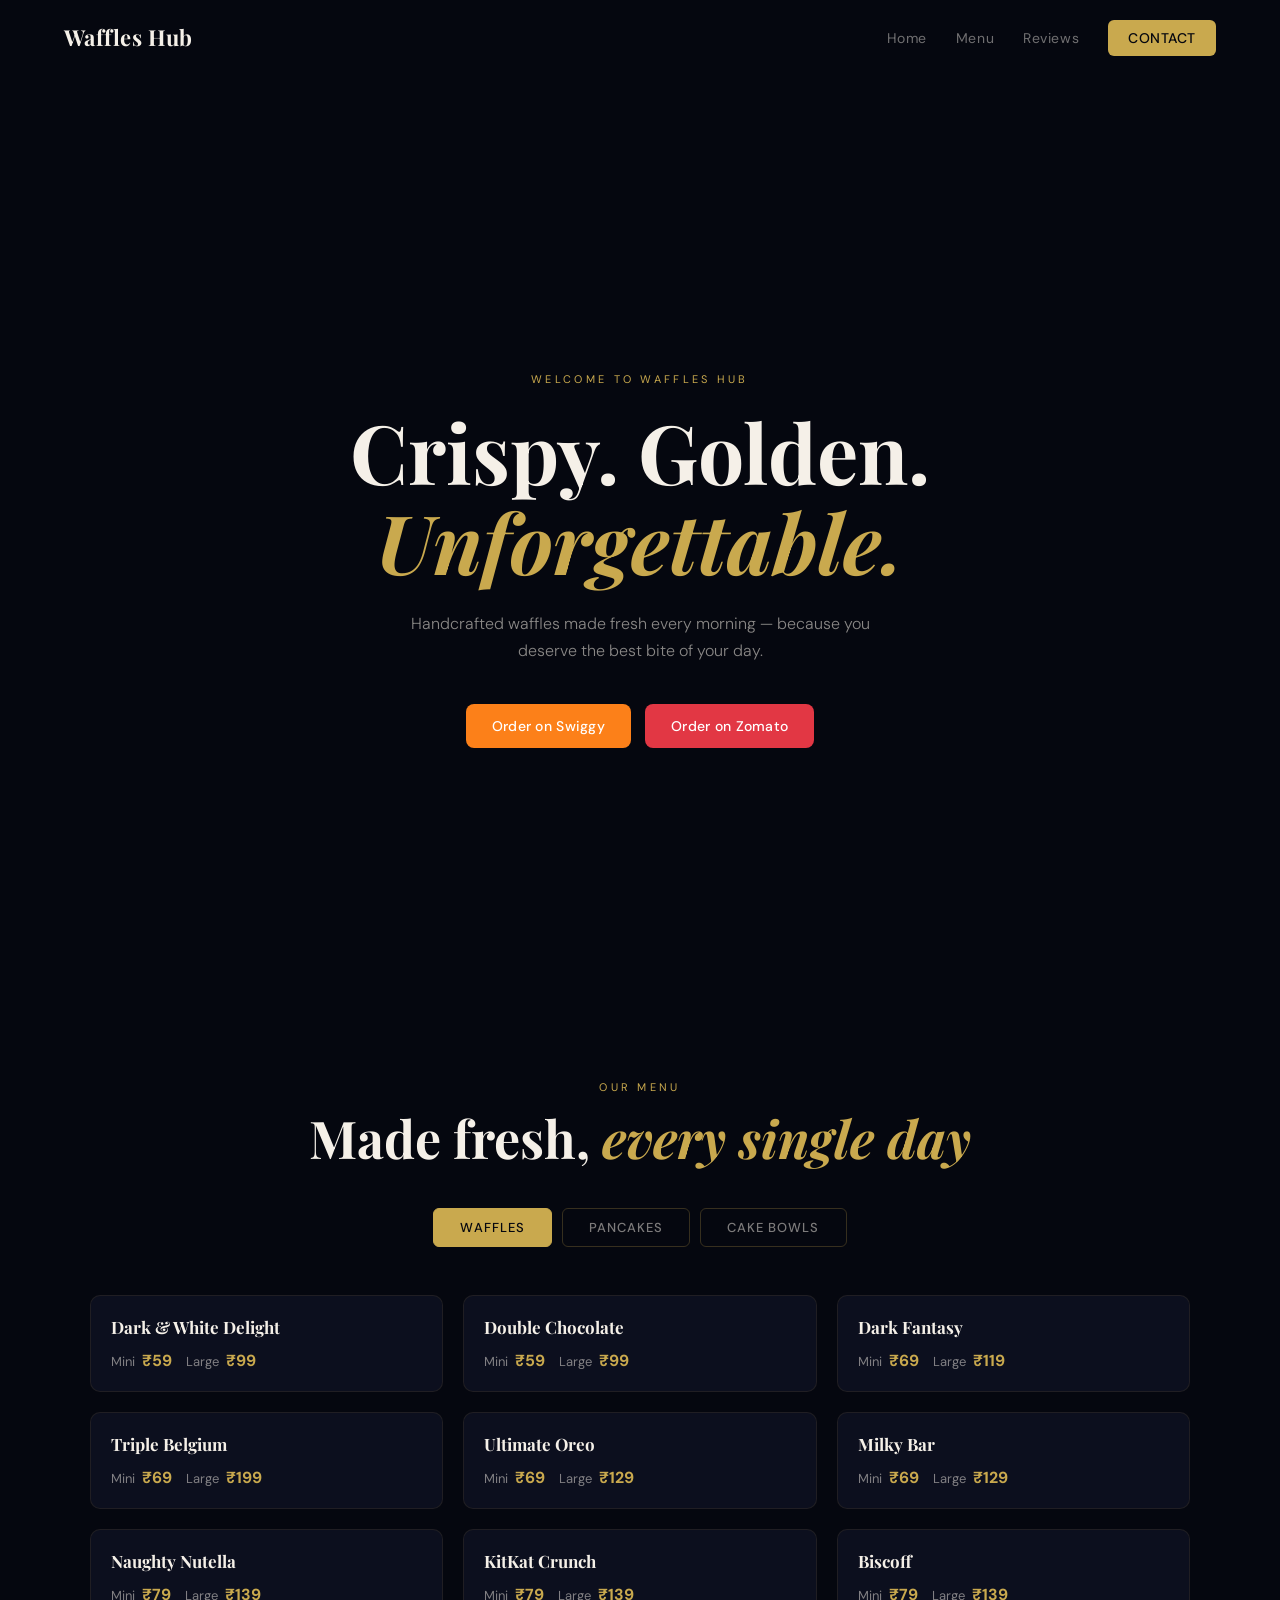
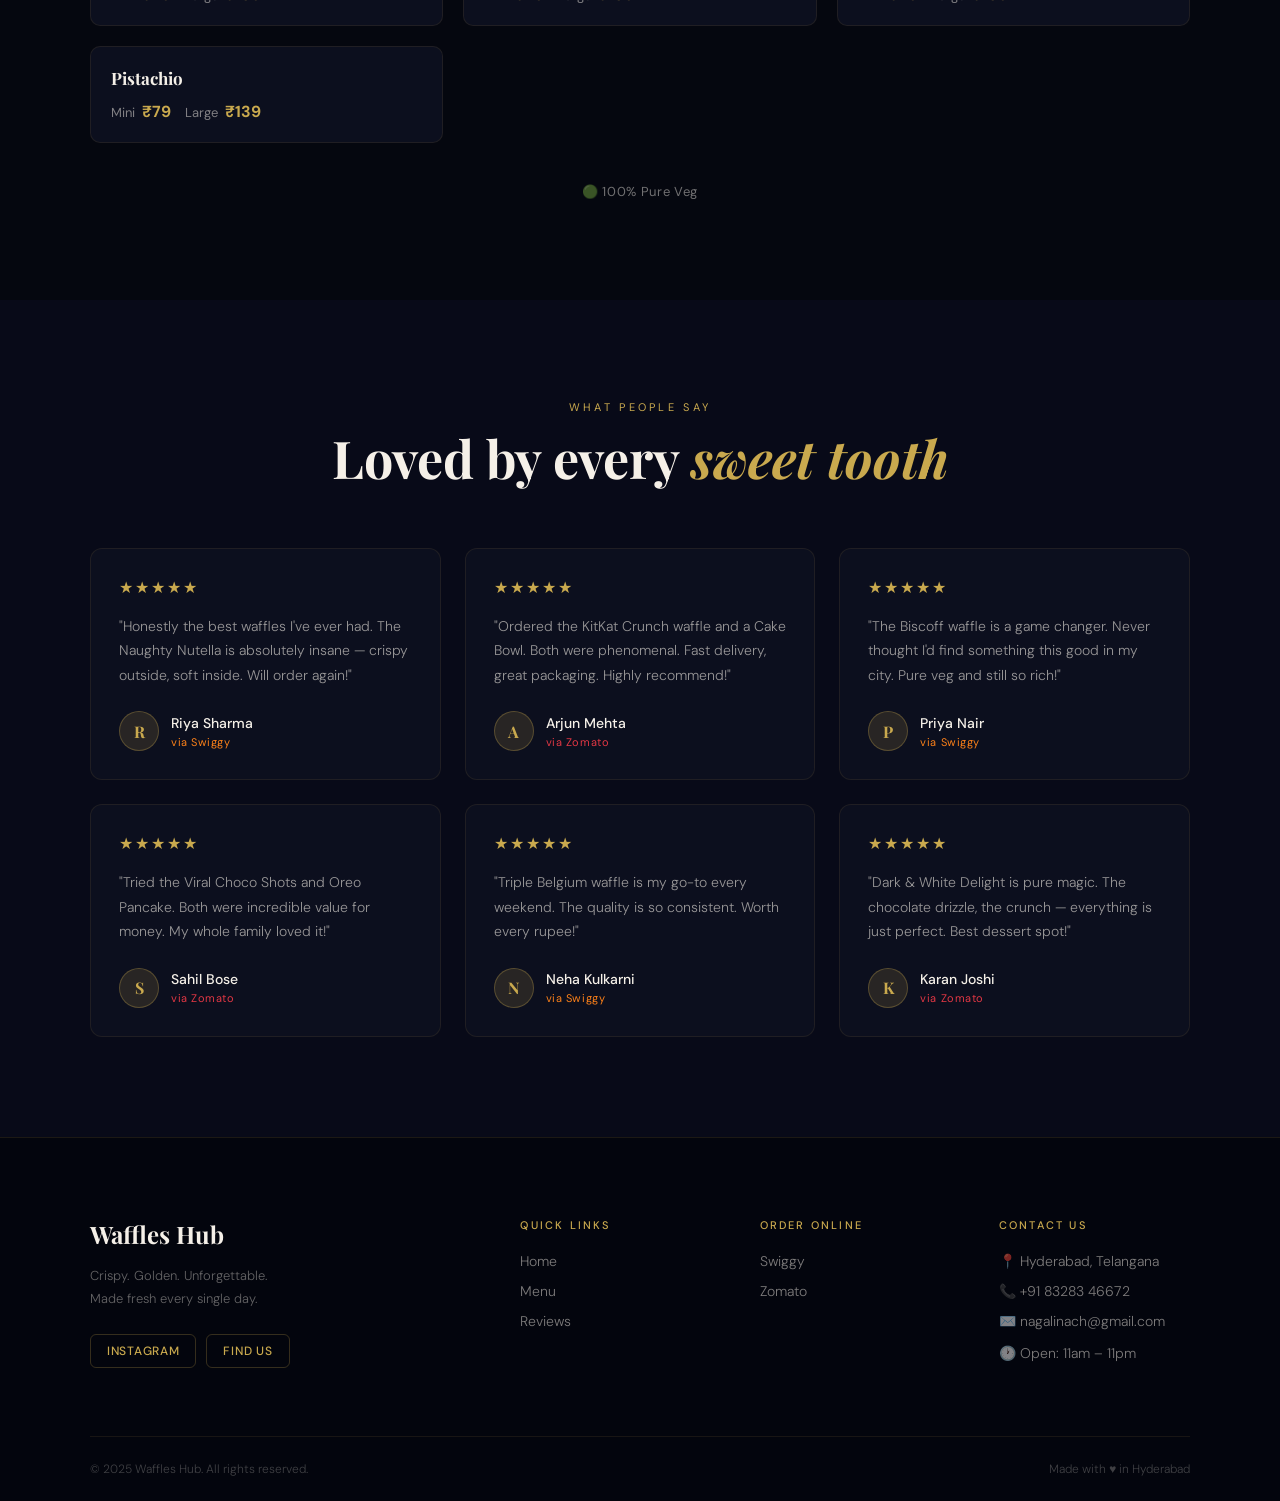
==== index.html @ 72b22e2f "add website files" ====
<!DOCTYPE html>
<html lang="en">

<head>
<link rel="preconnect" href="https://fonts.googleapis.com">
<link href="https://fonts.googleapis.com/css2?family=Playfair+Display:wght@700&family=DM+Sans:wght@300;400;500&display=swap" rel="stylesheet">
<meta charset="UTF-8">
<meta name="viewport" content="width=device-width, initial-scale=1.0">
<title>Waffles Hub</title>

<link rel="stylesheet" href="style.css">
</head>

<body>

<header class="navbar">
  <div class="container">

    <div class="logo">Waffles Hub</div>

    <nav class="nav-menu">
      <a href="#hero">Home</a>
      <a href="#menu">Menu</a>
      <a href="#reviews">Reviews</a>
      <a href="#footer" class="nav-btn">Contact</a>
    </nav>

  </div>
</header>

<section class="hero" id="hero">
  <div class="hero-bg"></div>
  <div class="hero-content">
    <p class="hero-label">Welcome to Waffles Hub</p>
    <h1>Crispy. Golden. <span>Unforgettable.</span></h1>
    <p class="hero-sub">Handcrafted waffles made fresh every morning — because you deserve the best bite of your day.</p>
    <div class="hero-btns">
        <a href="https://www.swiggy.com/direct/brand/342209?source=swiggy-direct&subSource=generic" target="_blank" class="btn-swiggy">Order on Swiggy</a>
        <a href="https://zoma.to/r/21870939" target="_blank" class="btn-zomato">Order on Zomato</a>
    </div>
  </div>
</section>

<section class="menu" id="menu">
  <div class="menu-container">

    <p class="section-label">Our Menu</p>
    <h2>Made fresh, <span>every single day</span></h2>

    <div class="menu-tabs">
      <button class="tab-btn active" onclick="showTab('waffles')">Waffles</button>
      <button class="tab-btn" onclick="showTab('pancakes')">Pancakes</button>
      <button class="tab-btn" onclick="showTab('cakebowls')">Cake Bowls</button>
    </div>

    <!-- WAFFLES TAB -->
    <div class="tab-content active" id="tab-waffles">
      <div class="menu-grid">

        <div class="menu-card">
          <div class="menu-card-info">
            <h3>Dark & White Delight</h3>
            <div class="menu-prices">
              <span class="price-tag">Mini <strong>₹59</strong></span>
              <span class="price-tag">Large <strong>₹99</strong></span>
            </div>
          </div>
        </div>

        <div class="menu-card">
          <div class="menu-card-info">
            <h3>Double Chocolate</h3>
            <div class="menu-prices">
              <span class="price-tag">Mini <strong>₹59</strong></span>
              <span class="price-tag">Large <strong>₹99</strong></span>
            </div>
          </div>
        </div>

        <div class="menu-card">
          <div class="menu-card-info">
            <h3>Dark Fantasy</h3>
            <div class="menu-prices">
              <span class="price-tag">Mini <strong>₹69</strong></span>
              <span class="price-tag">Large <strong>₹119</strong></span>
            </div>
          </div>
        </div>

        <div class="menu-card">
          <div class="menu-card-info">
            <h3>Triple Belgium</h3>
            <div class="menu-prices">
              <span class="price-tag">Mini <strong>₹69</strong></span>
              <span class="price-tag">Large <strong>₹199</strong></span>
            </div>
          </div>
        </div>

        <div class="menu-card">
          <div class="menu-card-info">
            <h3>Ultimate Oreo</h3>
            <div class="menu-prices">
              <span class="price-tag">Mini <strong>₹69</strong></span>
              <span class="price-tag">Large <strong>₹129</strong></span>
            </div>
          </div>
        </div>

        <div class="menu-card">
          <div class="menu-card-info">
            <h3>Milky Bar</h3>
            <div class="menu-prices">
              <span class="price-tag">Mini <strong>₹69</strong></span>
              <span class="price-tag">Large <strong>₹129</strong></span>
            </div>
          </div>
        </div>

        <div class="menu-card">
          <div class="menu-card-info">
            <h3>Naughty Nutella</h3>
            <div class="menu-prices">
              <span class="price-tag">Mini <strong>₹79</strong></span>
              <span class="price-tag">Large <strong>₹139</strong></span>
            </div>
          </div>
        </div>

        <div class="menu-card">
          <div class="menu-card-info">
            <h3>KitKat Crunch</h3>
            <div class="menu-prices">
              <span class="price-tag">Mini <strong>₹79</strong></span>
              <span class="price-tag">Large <strong>₹139</strong></span>
            </div>
          </div>
        </div>

        <div class="menu-card">
          <div class="menu-card-info">
            <h3>Biscoff</h3>
            <div class="menu-prices">
              <span class="price-tag">Mini <strong>₹79</strong></span>
              <span class="price-tag">Large <strong>₹139</strong></span>
            </div>
          </div>
        </div>

        <div class="menu-card">
          <div class="menu-card-info">
            <h3>Pistachio</h3>
            <div class="menu-prices">
              <span class="price-tag">Mini <strong>₹79</strong></span>
              <span class="price-tag">Large <strong>₹139</strong></span>
            </div>
          </div>
        </div>

      </div>
      <p class="veg-note">🟢 100% Pure Veg</p>
    </div>

    <!-- PANCAKES TAB -->
    <div class="tab-content" id="tab-pancakes">
      <div class="menu-grid">

        <div class="menu-card">
          <div class="menu-card-info">
            <h3>Dark Choco Pancake</h3>
            <span class="menu-price">₹59</span>
          </div>
        </div>

        <div class="menu-card">
          <div class="menu-card-info">
            <h3>Double Choco Pancake</h3>
            <span class="menu-price">₹59</span>
          </div>
        </div>

        <div class="menu-card">
          <div class="menu-card-info">
            <h3>Triple Layer Pancake</h3>
            <span class="menu-price">₹69</span>
          </div>
        </div>

        <div class="menu-card">
          <div class="menu-card-info">
            <h3>Crushed Oreo Pancake</h3>
            <span class="menu-price">₹79</span>
          </div>
        </div>

        <div class="menu-card">
          <div class="menu-card-info">
            <h3>Nutalia</h3>
            <span class="menu-price">₹85</span>
          </div>
        </div>

        <div class="menu-card">
          <div class="menu-card-info">
            <h3>Biscoff Pancake</h3>
            <span class="menu-price">₹90</span>
          </div>
        </div>

      </div>

      <div class="customizations">
        <h4>Customizations</h4>
        <div class="custom-grid">
          <div class="custom-item"><span>Choco Chips</span><span>₹10</span></div>
          <div class="custom-item"><span>Oreo</span><span>₹10</span></div>
          <div class="custom-item"><span>Nutalia</span><span>₹15</span></div>
          <div class="custom-item"><span>KitKat</span><span>₹15</span></div>
          <div class="custom-item"><span>Chocolate</span><span>₹15</span></div>
          <div class="custom-item"><span>Biscoff</span><span>₹15</span></div>
        </div>
      </div>
    </div>

    <!-- CAKE BOWLS TAB -->
    <div class="tab-content" id="tab-cakebowls">
      <div class="menu-grid">

        <div class="menu-card">
          <div class="menu-card-info">
            <h3>Classic Bowl</h3>
            <span class="menu-price">₹109</span>
          </div>
        </div>

        <div class="menu-card">
          <div class="menu-card-info">
            <h3>Choco Chips Bowl</h3>
            <span class="menu-price">₹119</span>
          </div>
        </div>

        <div class="menu-card">
          <div class="menu-card-info">
            <h3>Triple Bowl</h3>
            <span class="menu-price">₹119</span>
          </div>
        </div>

        <div class="menu-card">
          <div class="menu-card-info">
            <h3>Double Bowl</h3>
            <span class="menu-price">₹119</span>
          </div>
        </div>

        <div class="menu-card">
          <div class="menu-card-info">
            <h3>Oreo Bowl</h3>
            <span class="menu-price">₹129</span>
          </div>
        </div>

        <div class="menu-card">
          <div class="menu-card-info">
            <h3>Kit-Kat Bowl</h3>
            <span class="menu-price">₹129</span>
          </div>
        </div>

        <div class="menu-card">
          <div class="menu-card-info">
            <h3>Nutella Bowl</h3>
            <span class="menu-price">₹129</span>
          </div>
        </div>

        <div class="menu-card">
          <div class="menu-card-info">
            <h3>Viral Choco Shots</h3>
            <span class="menu-price">₹139</span>
          </div>
        </div>

      </div>
    </div>

  </div>
</section>

<section class="reviews" id="reviews">
  <div class="reviews-container">

    <p class="section-label">What People Say</p>
    <h2>Loved by every <span>sweet tooth</span></h2>

    <div class="reviews-grid">

      <div class="review-card">
        <div class="review-stars">★★★★★</div>
        <p class="review-text">"Honestly the best waffles I've ever had. The Naughty Nutella is absolutely insane — crispy outside, soft inside. Will order again!"</p>
        <div class="review-author">
          <div class="review-avatar">R</div>
          <div class="review-meta">
            <span class="review-name">Riya Sharma</span>
            <span class="review-source">via Swiggy</span>
          </div>
        </div>
      </div>

      <div class="review-card">
        <div class="review-stars">★★★★★</div>
        <p class="review-text">"Ordered the KitKat Crunch waffle and a Cake Bowl. Both were phenomenal. Fast delivery, great packaging. Highly recommend!"</p>
        <div class="review-author">
          <div class="review-avatar">A</div>
          <div class="review-meta">
            <span class="review-name">Arjun Mehta</span>
            <span class="review-source">via Zomato</span>
          </div>
        </div>
      </div>

      <div class="review-card">
        <div class="review-stars">★★★★★</div>
        <p class="review-text">"The Biscoff waffle is a game changer. Never thought I'd find something this good in my city. Pure veg and still so rich!"</p>
        <div class="review-author">
          <div class="review-avatar">P</div>
          <div class="review-meta">
            <span class="review-name">Priya Nair</span>
            <span class="review-source">via Swiggy</span>
          </div>
        </div>
      </div>

      <div class="review-card">
        <div class="review-stars">★★★★★</div>
        <p class="review-text">"Tried the Viral Choco Shots and Oreo Pancake. Both were incredible value for money. My whole family loved it!"</p>
        <div class="review-author">
          <div class="review-avatar">S</div>
          <div class="review-meta">
            <span class="review-name">Sahil Bose</span>
            <span class="review-source">via Zomato</span>
          </div>
        </div>
      </div>

      <div class="review-card">
        <div class="review-stars">★★★★★</div>
        <p class="review-text">"Triple Belgium waffle is my go-to every weekend. The quality is so consistent. Worth every rupee!"</p>
        <div class="review-author">
          <div class="review-avatar">N</div>
          <div class="review-meta">
            <span class="review-name">Neha Kulkarni</span>
            <span class="review-source">via Swiggy</span>
          </div>
        </div>
      </div>

      <div class="review-card">
        <div class="review-stars">★★★★★</div>
        <p class="review-text">"Dark & White Delight is pure magic. The chocolate drizzle, the crunch — everything is just perfect. Best dessert spot!"</p>
        <div class="review-author">
          <div class="review-avatar">K</div>
          <div class="review-meta">
            <span class="review-name">Karan Joshi</span>
            <span class="review-source">via Zomato</span>
          </div>
        </div>
      </div>

    </div>
  </div>
</section>

<footer class="footer" id="footer">
  <div class="footer-container">

    <div class="footer-top">

      <div class="footer-brand">
        <div class="footer-logo">Waffles Hub</div>
        <p class="footer-tagline">Crispy. Golden. Unforgettable.<br>Made fresh every single day.</p>
        <div class="footer-social">
          <a href="https://www.instagram.com/waffles_hub1?igsh=MWwyd3F5aGllOXdnZQ%3D%3D&utm_source=qr" target="_blank" class="social-btn">Instagram</a>
          <a href="https://maps.app.goo.gl/ycZbX25pF25yN1WCA?g_st=iw" target="_blank" class="social-btn">Find Us</a>
        </div>
      </div>

      <div class="footer-col">
        <h5>Quick Links</h5>
        <a href="#hero">Home</a>
        <a href="#menu">Menu</a>
        <a href="#reviews">Reviews</a>
      </div>

      <div class="footer-col">
        <h5>Order Online</h5>
        <a href="https://www.swiggy.com/direct/brand/342209?source=swiggy-direct&subSource=generic" target="_blank">Swiggy</a>
        <a href="https://zoma.to/r/21870939" target="_blank">Zomato</a>
      </div>

      <div class="footer-col">
        <h5>Contact Us</h5>
        <a href="https://maps.app.goo.gl/ycZbX25pF25yN1WCA?g_st=iw" target="_blank">📍 Hyderabad, Telangana</a>
        <a href="tel:8328346672">📞 +91 83283 46672</a>
        <a href="mailto:nagalinach@gmail.com">✉️ nagalinach@gmail.com</a>
        <p>🕐 Open: 11am – 11pm</p>
      </div>

    </div>

    <div class="footer-bottom">
      <p>© 2025 Waffles Hub. All rights reserved.</p>
      <p>Made with ♥ in Hyderabad</p>
    </div>

  </div>
</footer>

<script src="script.js"></script>
</body>
</html>
---- style.css ----
/* RESET */

*{
margin:0;
padding:0;
box-sizing:border-box;
}

html{
scroll-behavior:smooth;
}

body{
background:#05070f;
color:white;
font-family:'DM Sans', sans-serif;
padding-top:80px;
}

/* CONTAINER */

.container{
width:90%;
max-width:1200px;
margin:auto;
}

/* NAVBAR */

.navbar{
width:100%;
padding:22px 0;
position:fixed;
top:0;
background:#05070f;
z-index:1000;
}

.navbar .container{
display:flex;
align-items:center;
justify-content:space-between;
}

/* LOGO */

.logo{
font-family:'Playfair Display', serif;
font-size:22px;
font-weight:700;
color:#f5f0e8;
letter-spacing:0.02em;
}

/* NAVIGATION */

.nav-menu a{
color:rgba(245,240,232,0.45);
text-decoration:none;
margin-left:25px;
font-family:'DM Sans', sans-serif;
font-size:14px;
letter-spacing:0.04em;
transition:color 0.25s ease;
}

.nav-menu a:hover{
color:#f5f0e8;
}

/* NAV BUTTON */

.nav-btn{
background:#c9a94e;
color:#05070f !important;
padding:9px 20px;
border-radius:6px;
font-weight:500;
font-size:13px;
letter-spacing:0.06em;
text-transform:uppercase;
transition:box-shadow 0.25s ease, transform 0.2s ease;
}

.nav-btn:hover{
transform:translateY(-1px);
box-shadow:0 8px 24px rgba(201,169,78,0.35);
}

/* HERO SECTION */

.hero{
min-height:100vh;
display:flex;
align-items:center;
justify-content:center;
text-align:center;
padding:120px 20px 60px;
position:relative;
overflow:hidden;
}

/* HERO BACKGROUND */

.hero-bg{
position:absolute;
inset:0;
background:url('https://images.unsplash.com/photo-1562376552-0d160a2f238d?w=1400') center/cover no-repeat;
filter:blur(6px) brightness(0.35) saturate(0.8);
transform:scale(1.05);
z-index:0;
will-change:transform;
}

/* HERO CONTENT */

.hero-content{
position:relative;
z-index:1;
max-width:700px;
}

.hero-label{
font-family:'DM Sans', sans-serif;
font-size:11px;
letter-spacing:0.3em;
text-transform:uppercase;
color:#c9a94e;
margin-bottom:20px;
}

/* HERO TITLE */

.hero-content h1{
font-family:'Playfair Display', serif;
font-size:clamp(42px,7vw,82px);
font-weight:700;
line-height:1.1;
color:#f5f0e8;
margin-bottom:24px;
}

.hero-content h1 span{
color:#c9a94e;
font-style:italic;
}

/* HERO SUBTEXT */

.hero-sub{
font-family:'DM Sans', sans-serif;
font-size:16px;
font-weight:300;
line-height:1.7;
color:rgba(245,240,232,0.55);
max-width:520px;
margin:0 auto 40px;
}

/* HERO BUTTONS */

.hero-btns{
display:flex;
gap:14px;
justify-content:center;
flex-wrap:wrap;
}

/* BUTTON BASE */

.btn-swiggy,
.btn-zomato{
display:inline-flex;
align-items:center;
gap:10px;
padding:13px 26px;
border-radius:8px;
text-decoration:none;
font-family:'DM Sans', sans-serif;
font-size:14px;
font-weight:500;
letter-spacing:0.02em;
transition:transform 0.2s ease, box-shadow 0.25s ease;
}

/* BUTTON LOGO */

.btn-logo{
width:22px;
height:22px;
object-fit:contain;
}

/* SWIGGY BUTTON */

.btn-swiggy{
background:#fc8019;
color:#ffffff;
}

.btn-swiggy:hover{
transform:translateY(-2px);
box-shadow:0 10px 28px rgba(252,128,25,0.4);
}

/* ZOMATO BUTTON */

.btn-zomato{
background:#e23744;
color:#ffffff;
}

.btn-zomato:hover{
transform:translateY(-2px);
box-shadow:0 10px 28px rgba(226,55,68,0.4);
}

/* MENU SECTION */
.menu {
  padding: 100px 20px;
  background: #05070f;
}

.menu-container {
  max-width: 1100px;
  margin: auto;
  text-align: center;
}

.section-label {
  font-family: 'DM Sans', sans-serif;
  font-size: 11px;
  letter-spacing: 0.3em;
  text-transform: uppercase;
  color: #c9a94e;
  margin-bottom: 14px;
}

.menu-container h2 {
  font-family: 'Playfair Display', serif;
  font-size: clamp(32px, 5vw, 52px);
  font-weight: 700;
  color: #f5f0e8;
  margin-bottom: 40px;
  line-height: 1.15;
}

.menu-container h2 span {
  color: #c9a94e;
  font-style: italic;
}

/* TABS */
.menu-tabs {
  display: flex;
  justify-content: center;
  gap: 10px;
  margin-bottom: 48px;
}

.tab-btn {
  background: transparent;
  border: 1px solid rgba(201, 169, 78, 0.25);
  color: rgba(245, 240, 232, 0.5);
  font-family: 'DM Sans', sans-serif;
  font-size: 13px;
  font-weight: 500;
  letter-spacing: 0.08em;
  text-transform: uppercase;
  padding: 10px 26px;
  border-radius: 6px;
  cursor: pointer;
  transition: all 0.25s ease;
}

.tab-btn:hover {
  border-color: #c9a94e;
  color: #c9a94e;
}

.tab-btn.active {
  background: #c9a94e;
  border-color: #c9a94e;
  color: #05070f;
}

/* TAB CONTENT */
.tab-content {
  display: none;
}

.tab-content.active {
  display: block;
}

/* GRID */
.menu-grid {
  display: grid;
  grid-template-columns: repeat(3, 1fr);
  gap: 20px;
  margin-bottom: 40px;
}

/* CARD */
.menu-card {
  background: #0c0f1e;
  border: 1px solid rgba(201, 169, 78, 0.1);
  border-radius: 10px;
  overflow: hidden;
  text-align: left;
  transition: transform 0.3s ease, border-color 0.3s ease;
}

.menu-card:hover {
  transform: translateY(-4px);
  border-color: rgba(201, 169, 78, 0.4);
}

.menu-card-info {
  padding: 20px;
}

.menu-card-info h3 {
  font-family: 'Playfair Display', serif;
  font-size: 17px;
  font-weight: 700;
  color: #f5f0e8;
  margin-bottom: 12px;
}

/* single price */
.menu-price {
  font-family: 'DM Sans', sans-serif;
  font-size: 20px;
  font-weight: 500;
  color: #c9a94e;
}

/* mini & large prices */
.menu-prices {
  display: flex;
  gap: 14px;
}

.price-tag {
  font-family: 'DM Sans', sans-serif;
  font-size: 13px;
  color: rgba(245, 240, 232, 0.5);
}

.price-tag strong {
  color: #c9a94e;
  font-size: 16px;
  margin-left: 4px;
}

/* veg badge */
.veg-note {
  font-family: 'DM Sans', sans-serif;
  font-size: 13px;
  color: rgba(245, 240, 232, 0.45);
  letter-spacing: 0.05em;
  margin-top: 10px;
}

/* CUSTOMIZATIONS */
.customizations {
  background: #0c0f1e;
  border: 1px solid rgba(201, 169, 78, 0.12);
  border-radius: 10px;
  padding: 28px 32px;
  text-align: left;
  max-width: 500px;
  margin: 0 auto;
}

.customizations h4 {
  font-family: 'Playfair Display', serif;
  font-size: 18px;
  color: #f5f0e8;
  margin-bottom: 20px;
  letter-spacing: 0.04em;
}

.custom-grid {
  display: flex;
  flex-direction: column;
  gap: 10px;
}

.custom-item {
  display: flex;
  justify-content: space-between;
  font-family: 'DM Sans', sans-serif;
  font-size: 14px;
  color: rgba(245, 240, 232, 0.55);
  border-bottom: 1px solid rgba(201, 169, 78, 0.08);
  padding-bottom: 10px;
}

.custom-item span:last-child {
  color: #c9a94e;
  font-weight: 500;
}

/* RESPONSIVE */
@media (max-width: 900px) {
  .menu-grid { grid-template-columns: repeat(2, 1fr); }
}

@media (max-width: 560px) {
  .menu-grid { grid-template-columns: 1fr; }
  .menu-tabs { flex-direction: column; align-items: center; }
}

/* REVIEWS SECTION */
.reviews {
  padding: 100px 20px;
  background: #080a18;
}

.reviews-container {
  max-width: 1100px;
  margin: auto;
  text-align: center;
}

.reviews-container h2 {
  font-family: 'Playfair Display', serif;
  font-size: clamp(32px, 5vw, 52px);
  font-weight: 700;
  color: #f5f0e8;
  margin-bottom: 60px;
  line-height: 1.15;
}

.reviews-container h2 span {
  color: #c9a94e;
  font-style: italic;
}

/* GRID */
.reviews-grid {
  display: grid;
  grid-template-columns: repeat(3, 1fr);
  gap: 24px;
}

/* CARD */
.review-card {
  background: #0c0f1e;
  border: 1px solid rgba(201, 169, 78, 0.1);
  border-radius: 12px;
  padding: 28px;
  text-align: left;
  display: flex;
  flex-direction: column;
  gap: 16px;
  transition: transform 0.3s ease, border-color 0.3s ease;
}

.review-card:hover {
  transform: translateY(-4px);
  border-color: rgba(201, 169, 78, 0.35);
}

/* STARS */
.review-stars {
  color: #c9a94e;
  font-size: 16px;
  letter-spacing: 2px;
}

/* REVIEW TEXT */
.review-text {
  font-family: 'DM Sans', sans-serif;
  font-size: 14px;
  font-weight: 300;
  line-height: 1.75;
  color: rgba(245, 240, 232, 0.6);
  flex: 1;
}

/* AUTHOR ROW */
.review-author {
  display: flex;
  align-items: center;
  gap: 12px;
  margin-top: 8px;
}

/* AVATAR circle with initial */
.review-avatar {
  width: 40px;
  height: 40px;
  border-radius: 50%;
  background: rgba(201, 169, 78, 0.15);
  border: 1px solid rgba(201, 169, 78, 0.3);
  color: #c9a94e;
  font-family: 'Playfair Display', serif;
  font-size: 16px;
  font-weight: 700;
  display: flex;
  align-items: center;
  justify-content: center;
  flex-shrink: 0;
}

.review-meta {
  display: flex;
  flex-direction: column;
  gap: 3px;
}

.review-name {
  font-family: 'DM Sans', sans-serif;
  font-size: 14px;
  font-weight: 500;
  color: #f5f0e8;
}

/* swiggy orange / zomato red source label */
.review-source {
  font-family: 'DM Sans', sans-serif;
  font-size: 11px;
  font-weight: 400;
  letter-spacing: 0.05em;
}

.review-card:nth-child(odd) .review-source  { color: #fc8019; }
.review-card:nth-child(even) .review-source { color: #e23744; }

/* RESPONSIVE */
@media (max-width: 900px) {
  .reviews-grid { grid-template-columns: repeat(2, 1fr); }
}

@media (max-width: 560px) {
  .reviews-grid { grid-template-columns: 1fr; }
}

/* FOOTER */
.footer {
  background: #03050d;
  border-top: 1px solid rgba(201, 169, 78, 0.12);
  padding: 80px 20px 0;
}

.footer-container {
  max-width: 1100px;
  margin: auto;
}

/* TOP ROW */
.footer-top {
  display: grid;
  grid-template-columns: 2fr 1fr 1fr 1fr;
  gap: 48px;
  padding-bottom: 60px;
  border-bottom: 1px solid rgba(201, 169, 78, 0.1);
}

/* BRAND COLUMN */
.footer-logo {
  font-family: 'Playfair Display', serif;
  font-size: 24px;
  font-weight: 700;
  color: #f5f0e8;
  margin-bottom: 14px;
}

.footer-tagline {
  font-family: 'DM Sans', sans-serif;
  font-size: 13px;
  font-weight: 300;
  line-height: 1.8;
  color: rgba(245, 240, 232, 0.4);
  margin-bottom: 24px;
}

/* SOCIAL BUTTONS */
.footer-social {
  display: flex;
  gap: 10px;
}

.social-btn {
  font-family: 'DM Sans', sans-serif;
  font-size: 12px;
  font-weight: 500;
  letter-spacing: 0.06em;
  text-transform: uppercase;
  color: #c9a94e;
  text-decoration: none;
  padding: 8px 16px;
  border: 1px solid rgba(201, 169, 78, 0.25);
  border-radius: 6px;
  transition: background 0.25s ease, color 0.25s ease;
}

.social-btn:hover {
  background: #c9a94e;
  color: #05070f;
}

/* LINK COLUMNS */
.footer-col h5 {
  font-family: 'DM Sans', sans-serif;
  font-size: 11px;
  font-weight: 500;
  letter-spacing: 0.2em;
  text-transform: uppercase;
  color: #c9a94e;
  margin-bottom: 20px;
}

.footer-col a {
  display: block;
  font-family: 'DM Sans', sans-serif;
  font-size: 14px;
  font-weight: 300;
  color: rgba(245, 240, 232, 0.5);
  text-decoration: none;
  margin-bottom: 12px;
  transition: color 0.25s ease;
}

.footer-col a:hover {
  color: #f5f0e8;
}

.footer-col p {
  font-family: 'DM Sans', sans-serif;
  font-size: 14px;
  font-weight: 300;
  color: rgba(245, 240, 232, 0.5);
  margin-bottom: 12px;
  line-height: 1.6;
}

/* BOTTOM ROW */
.footer-bottom {
  display: flex;
  align-items: center;
  justify-content: space-between;
  padding: 24px 0;
  font-family: 'DM Sans', sans-serif;
  font-size: 12px;
  font-weight: 300;
  color: rgba(245, 240, 232, 0.25);
}

/* RESPONSIVE */
@media (max-width: 900px) {
  .footer-top {
    grid-template-columns: 1fr 1fr;
  }
}

@media (max-width: 560px) {
  .footer-top {
    grid-template-columns: 1fr;
    gap: 32px;
  }

  .footer-bottom {
    flex-direction: column;
    gap: 8px;
    text-align: center;
  }
}
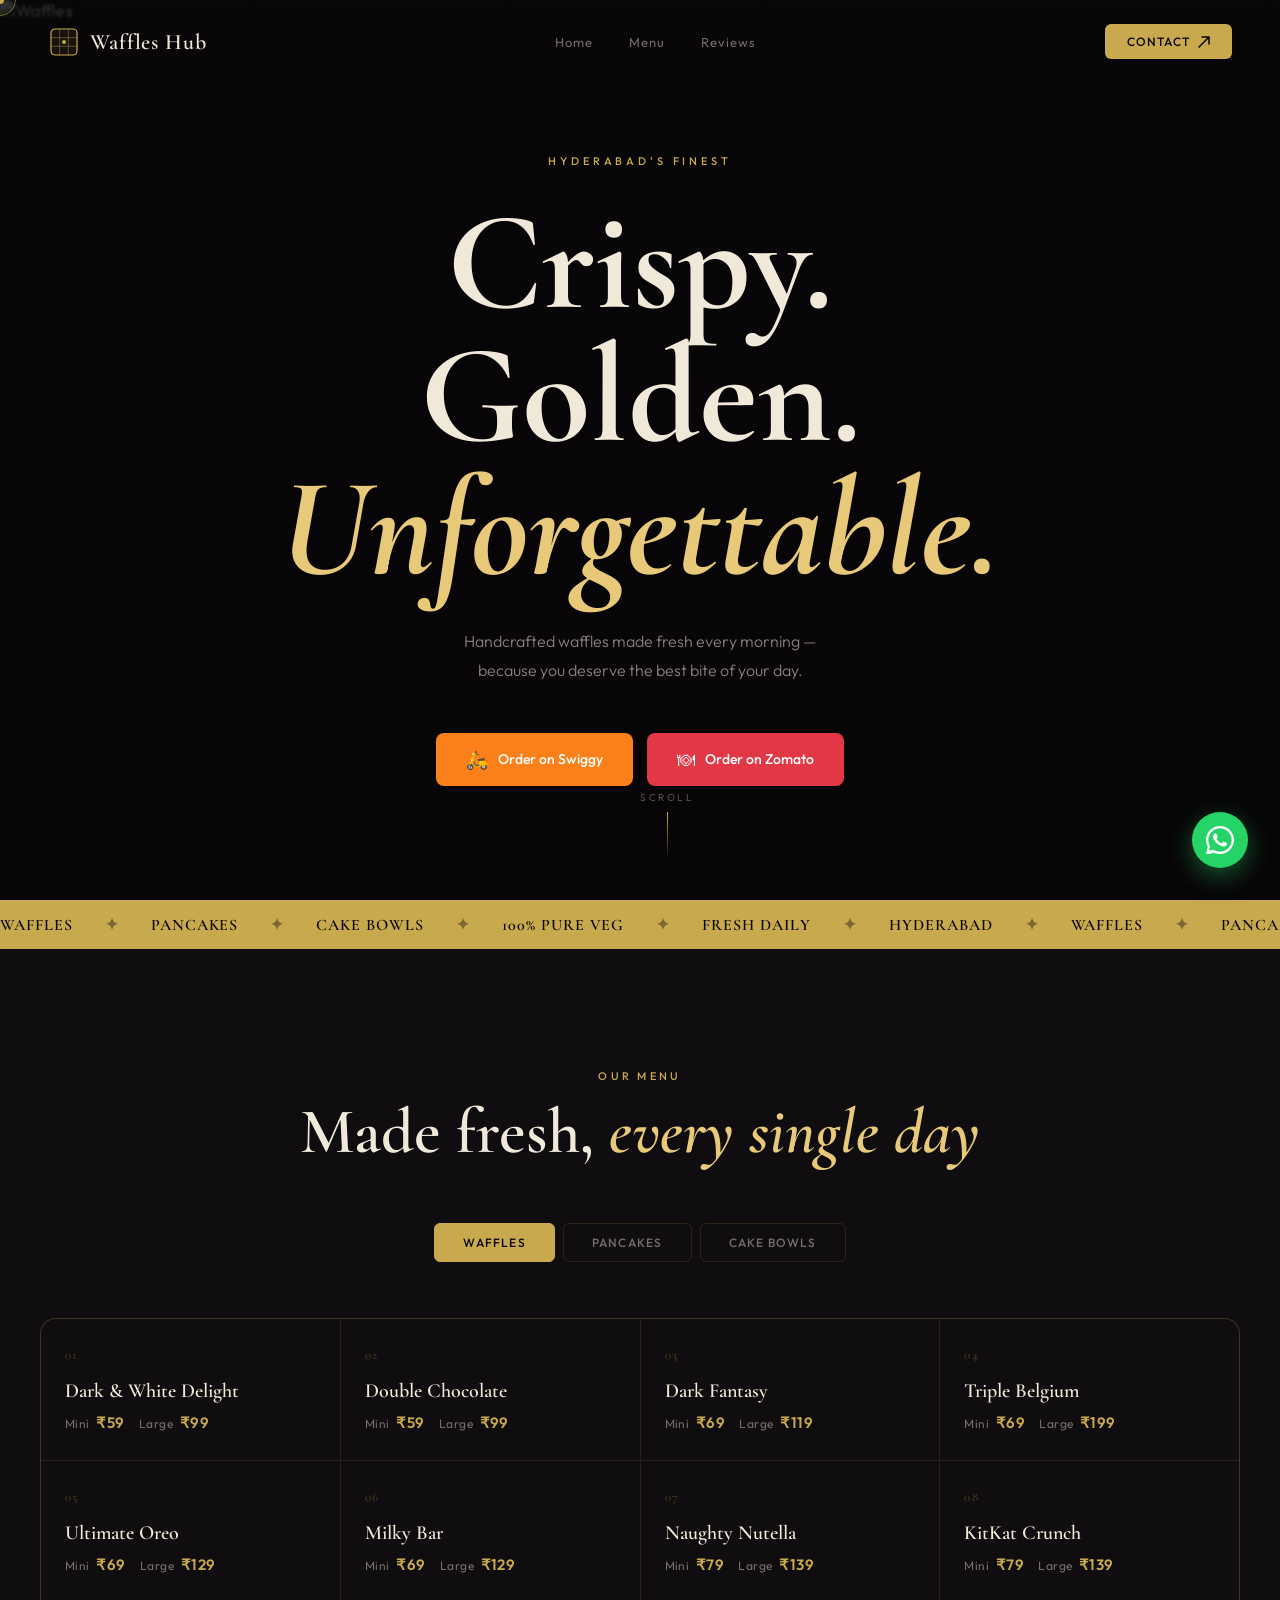
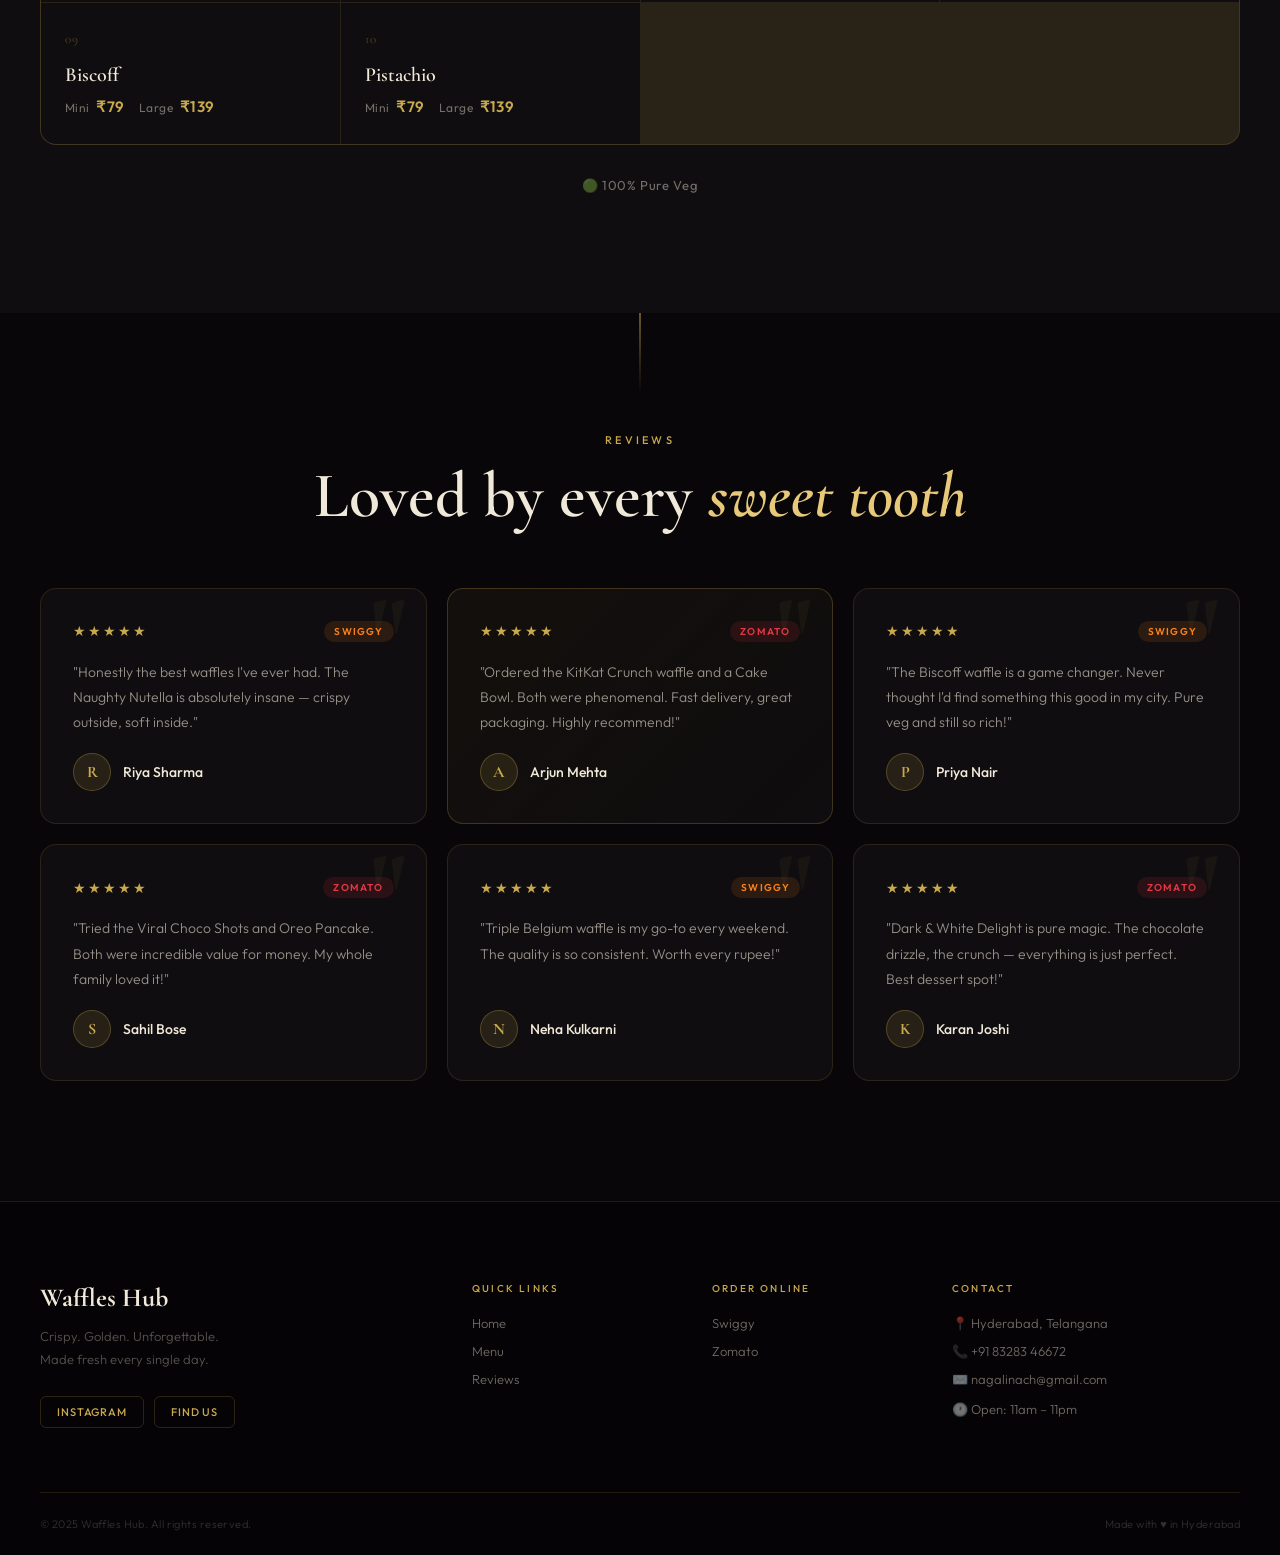
==== commit 1e451692: "whats app integration" ====
--- a/index.html
+++ b/index.html
@@ -1,422 +1,233 @@
 <!DOCTYPE html>
 <html lang="en">
-
 <head>
-<link rel="preconnect" href="https://fonts.googleapis.com">
-<link href="https://fonts.googleapis.com/css2?family=Playfair+Display:wght@700&family=DM+Sans:wght@300;400;500&display=swap" rel="stylesheet">
-<meta charset="UTF-8">
-<meta name="viewport" content="width=device-width, initial-scale=1.0">
-<title>Waffles Hub</title>
-
-<link rel="stylesheet" href="style.css">
+  <meta charset="UTF-8">
+  <meta name="viewport" content="width=device-width, initial-scale=1.0">
+  <title>Waffles Hub — Crispy. Golden. Unforgettable.</title>
+  <link rel="preconnect" href="https://fonts.googleapis.com">
+  <link href="https://fonts.googleapis.com/css2?family=Cormorant+Garamond:ital,wght@0,300;0,600;0,700;1,300;1,600;1,700&family=Outfit:wght@300;400;500;600&display=swap" rel="stylesheet">
+  <link rel="stylesheet" href="style.css">
 </head>
-
 <body>
 
-<header class="navbar">
-  <div class="container">
-
-    <div class="logo">Waffles Hub</div>
-
-    <nav class="nav-menu">
+<div class="cursor" id="cursor"></div>
+<div class="cursor-follower" id="cursorFollower"></div>
+
+<!-- NAVBAR -->
+<header class="navbar" id="navbar">
+  <div class="nav-inner">
+    <a class="logo" href="#hero">
+      <span class="logo-icon">
+        <svg viewBox="0 0 32 32" fill="none">
+          <rect x="3" y="3" width="26" height="26" rx="4" stroke="#c9a94e" stroke-width="1.2" fill="rgba(201,169,78,0.08)"/>
+          <line x1="3" y1="11.7" x2="29" y2="11.7" stroke="#c9a94e" stroke-width="0.8" opacity="0.5"/>
+          <line x1="3" y1="20.3" x2="29" y2="20.3" stroke="#c9a94e" stroke-width="0.8" opacity="0.5"/>
+          <line x1="11.7" y1="3" x2="11.7" y2="29" stroke="#c9a94e" stroke-width="0.8" opacity="0.5"/>
+          <line x1="20.3" y1="3" x2="20.3" y2="29" stroke="#c9a94e" stroke-width="0.8" opacity="0.5"/>
+          <circle cx="16" cy="16" r="2" fill="#c9a94e"/>
+        </svg>
+      </span>
+      <span class="logo-text">Waffles Hub</span>
+    </a>
+    <nav class="nav-links">
       <a href="#hero">Home</a>
       <a href="#menu">Menu</a>
       <a href="#reviews">Reviews</a>
-      <a href="#footer" class="nav-btn">Contact</a>
     </nav>
-
+    <a href="#footer" class="nav-cta">
+      <span>Contact</span>
+      <svg width="12" height="12" viewBox="0 0 12 12" fill="none"><path d="M1 11L11 1M11 1H4M11 1V8" stroke="currentColor" stroke-width="1.5" stroke-linecap="round"/></svg>
+    </a>
+    <button class="hamburger" id="hamburger"><span></span><span></span></button>
   </div>
 </header>
 
+<div class="mobile-overlay" id="mobileOverlay">
+  <nav class="mobile-nav">
+    <a href="#hero" onclick="closeMobile()">Home</a>
+    <a href="#menu" onclick="closeMobile()">Menu</a>
+    <a href="#reviews" onclick="closeMobile()">Reviews</a>
+    <a href="#footer" onclick="closeMobile()">Contact</a>
+  </nav>
+</div>
+
+<!-- HERO -->
 <section class="hero" id="hero">
-  <div class="hero-bg"></div>
+  <div class="hero-bg">
+    <img src="https://images.unsplash.com/photo-1562376552-0d160a2f238d?w=1600&q=80" alt="Waffles" class="hero-img">
+    <div class="hero-overlay"></div>
+  </div>
   <div class="hero-content">
-    <p class="hero-label">Welcome to Waffles Hub</p>
-    <h1>Crispy. Golden. <span>Unforgettable.</span></h1>
-    <p class="hero-sub">Handcrafted waffles made fresh every morning — because you deserve the best bite of your day.</p>
+    <p class="hero-eyebrow">Hyderabad's Finest</p>
+    <h1 class="hero-title">
+      <span class="line">Crispy.</span>
+      <span class="line">Golden.</span>
+      <span class="line italic">Unforgettable.</span>
+    </h1>
+    <p class="hero-sub">Handcrafted waffles made fresh every morning —<br>because you deserve the best bite of your day.</p>
     <div class="hero-btns">
-        <a href="https://www.swiggy.com/direct/brand/342209?source=swiggy-direct&subSource=generic" target="_blank" class="btn-swiggy">Order on Swiggy</a>
-        <a href="https://zoma.to/r/21870939" target="_blank" class="btn-zomato">Order on Zomato</a>
-    </div>
-  </div>
+      <a href="https://www.swiggy.com/direct/brand/342209?source=swiggy-direct&subSource=generic" target="_blank" class="btn-swiggy">
+        <span>🛵</span><span>Order on Swiggy</span>
+      </a>
+      <a href="https://zoma.to/r/21870939" target="_blank" class="btn-zomato">
+        <span>🍽</span><span>Order on Zomato</span>
+      </a>
+    </div>
+  </div>
+  <div class="hero-scroll"><span>Scroll</span><div class="scroll-line"></div></div>
 </section>
 
+<!-- MARQUEE -->
+<div class="marquee-section">
+  <div class="marquee-track">
+    <span>Waffles</span><span class="dot">✦</span><span>Pancakes</span><span class="dot">✦</span><span>Cake Bowls</span><span class="dot">✦</span><span>100% Pure Veg</span><span class="dot">✦</span><span>Fresh Daily</span><span class="dot">✦</span><span>Hyderabad</span><span class="dot">✦</span><span>Waffles</span><span class="dot">✦</span><span>Pancakes</span><span class="dot">✦</span><span>Cake Bowls</span><span class="dot">✦</span><span>100% Pure Veg</span><span class="dot">✦</span><span>Fresh Daily</span><span class="dot">✦</span><span>Hyderabad</span><span class="dot">✦</span>
+  </div>
+</div>
+
+<!-- MENU -->
 <section class="menu" id="menu">
   <div class="menu-container">
-
-    <p class="section-label">Our Menu</p>
-    <h2>Made fresh, <span>every single day</span></h2>
-
+    <div class="section-header">
+      <p class="section-eyebrow">Our Menu</p>
+      <h2 class="section-title">Made fresh, <em>every single day</em></h2>
+    </div>
     <div class="menu-tabs">
-      <button class="tab-btn active" onclick="showTab('waffles')">Waffles</button>
-      <button class="tab-btn" onclick="showTab('pancakes')">Pancakes</button>
-      <button class="tab-btn" onclick="showTab('cakebowls')">Cake Bowls</button>
-    </div>
-
-    <!-- WAFFLES TAB -->
+      <button class="tab-btn active" onclick="showTab('waffles', this)">Waffles</button>
+      <button class="tab-btn" onclick="showTab('pancakes', this)">Pancakes</button>
+      <button class="tab-btn" onclick="showTab('cakebowls', this)">Cake Bowls</button>
+    </div>
+
     <div class="tab-content active" id="tab-waffles">
       <div class="menu-grid">
-
-        <div class="menu-card">
-          <div class="menu-card-info">
-            <h3>Dark & White Delight</h3>
-            <div class="menu-prices">
-              <span class="price-tag">Mini <strong>₹59</strong></span>
-              <span class="price-tag">Large <strong>₹99</strong></span>
-            </div>
-          </div>
-        </div>
-
-        <div class="menu-card">
-          <div class="menu-card-info">
-            <h3>Double Chocolate</h3>
-            <div class="menu-prices">
-              <span class="price-tag">Mini <strong>₹59</strong></span>
-              <span class="price-tag">Large <strong>₹99</strong></span>
-            </div>
-          </div>
-        </div>
-
-        <div class="menu-card">
-          <div class="menu-card-info">
-            <h3>Dark Fantasy</h3>
-            <div class="menu-prices">
-              <span class="price-tag">Mini <strong>₹69</strong></span>
-              <span class="price-tag">Large <strong>₹119</strong></span>
-            </div>
-          </div>
-        </div>
-
-        <div class="menu-card">
-          <div class="menu-card-info">
-            <h3>Triple Belgium</h3>
-            <div class="menu-prices">
-              <span class="price-tag">Mini <strong>₹69</strong></span>
-              <span class="price-tag">Large <strong>₹199</strong></span>
-            </div>
-          </div>
-        </div>
-
-        <div class="menu-card">
-          <div class="menu-card-info">
-            <h3>Ultimate Oreo</h3>
-            <div class="menu-prices">
-              <span class="price-tag">Mini <strong>₹69</strong></span>
-              <span class="price-tag">Large <strong>₹129</strong></span>
-            </div>
-          </div>
-        </div>
-
-        <div class="menu-card">
-          <div class="menu-card-info">
-            <h3>Milky Bar</h3>
-            <div class="menu-prices">
-              <span class="price-tag">Mini <strong>₹69</strong></span>
-              <span class="price-tag">Large <strong>₹129</strong></span>
-            </div>
-          </div>
-        </div>
-
-        <div class="menu-card">
-          <div class="menu-card-info">
-            <h3>Naughty Nutella</h3>
-            <div class="menu-prices">
-              <span class="price-tag">Mini <strong>₹79</strong></span>
-              <span class="price-tag">Large <strong>₹139</strong></span>
-            </div>
-          </div>
-        </div>
-
-        <div class="menu-card">
-          <div class="menu-card-info">
-            <h3>KitKat Crunch</h3>
-            <div class="menu-prices">
-              <span class="price-tag">Mini <strong>₹79</strong></span>
-              <span class="price-tag">Large <strong>₹139</strong></span>
-            </div>
-          </div>
-        </div>
-
-        <div class="menu-card">
-          <div class="menu-card-info">
-            <h3>Biscoff</h3>
-            <div class="menu-prices">
-              <span class="price-tag">Mini <strong>₹79</strong></span>
-              <span class="price-tag">Large <strong>₹139</strong></span>
-            </div>
-          </div>
-        </div>
-
-        <div class="menu-card">
-          <div class="menu-card-info">
-            <h3>Pistachio</h3>
-            <div class="menu-prices">
-              <span class="price-tag">Mini <strong>₹79</strong></span>
-              <span class="price-tag">Large <strong>₹139</strong></span>
-            </div>
-          </div>
-        </div>
-
-      </div>
-      <p class="veg-note">🟢 100% Pure Veg</p>
-    </div>
-
-    <!-- PANCAKES TAB -->
+        <div class="menu-card"><div class="card-number">01</div><div class="card-body"><h3>Dark & White Delight</h3><div class="card-prices"><span>Mini <strong>₹59</strong></span><span>Large <strong>₹99</strong></span></div></div><div class="card-hover-bg"></div></div>
+        <div class="menu-card"><div class="card-number">02</div><div class="card-body"><h3>Double Chocolate</h3><div class="card-prices"><span>Mini <strong>₹59</strong></span><span>Large <strong>₹99</strong></span></div></div><div class="card-hover-bg"></div></div>
+        <div class="menu-card"><div class="card-number">03</div><div class="card-body"><h3>Dark Fantasy</h3><div class="card-prices"><span>Mini <strong>₹69</strong></span><span>Large <strong>₹119</strong></span></div></div><div class="card-hover-bg"></div></div>
+        <div class="menu-card"><div class="card-number">04</div><div class="card-body"><h3>Triple Belgium</h3><div class="card-prices"><span>Mini <strong>₹69</strong></span><span>Large <strong>₹199</strong></span></div></div><div class="card-hover-bg"></div></div>
+        <div class="menu-card"><div class="card-number">05</div><div class="card-body"><h3>Ultimate Oreo</h3><div class="card-prices"><span>Mini <strong>₹69</strong></span><span>Large <strong>₹129</strong></span></div></div><div class="card-hover-bg"></div></div>
+        <div class="menu-card"><div class="card-number">06</div><div class="card-body"><h3>Milky Bar</h3><div class="card-prices"><span>Mini <strong>₹69</strong></span><span>Large <strong>₹129</strong></span></div></div><div class="card-hover-bg"></div></div>
+        <div class="menu-card"><div class="card-number">07</div><div class="card-body"><h3>Naughty Nutella</h3><div class="card-prices"><span>Mini <strong>₹79</strong></span><span>Large <strong>₹139</strong></span></div></div><div class="card-hover-bg"></div></div>
+        <div class="menu-card"><div class="card-number">08</div><div class="card-body"><h3>KitKat Crunch</h3><div class="card-prices"><span>Mini <strong>₹79</strong></span><span>Large <strong>₹139</strong></span></div></div><div class="card-hover-bg"></div></div>
+        <div class="menu-card"><div class="card-number">09</div><div class="card-body"><h3>Biscoff</h3><div class="card-prices"><span>Mini <strong>₹79</strong></span><span>Large <strong>₹139</strong></span></div></div><div class="card-hover-bg"></div></div>
+        <div class="menu-card"><div class="card-number">10</div><div class="card-body"><h3>Pistachio</h3><div class="card-prices"><span>Mini <strong>₹79</strong></span><span>Large <strong>₹139</strong></span></div></div><div class="card-hover-bg"></div></div>
+      </div>
+      <p class="veg-badge">🟢 100% Pure Veg</p>
+    </div>
+
     <div class="tab-content" id="tab-pancakes">
       <div class="menu-grid">
-
-        <div class="menu-card">
-          <div class="menu-card-info">
-            <h3>Dark Choco Pancake</h3>
-            <span class="menu-price">₹59</span>
-          </div>
+        <div class="menu-card"><div class="card-number">01</div><div class="card-body"><h3>Dark Choco Pancake</h3><div class="card-prices"><span><strong>₹59</strong></span></div></div><div class="card-hover-bg"></div></div>
+        <div class="menu-card"><div class="card-number">02</div><div class="card-body"><h3>Double Choco Pancake</h3><div class="card-prices"><span><strong>₹59</strong></span></div></div><div class="card-hover-bg"></div></div>
+        <div class="menu-card"><div class="card-number">03</div><div class="card-body"><h3>Triple Layer Pancake</h3><div class="card-prices"><span><strong>₹69</strong></span></div></div><div class="card-hover-bg"></div></div>
+        <div class="menu-card"><div class="card-number">04</div><div class="card-body"><h3>Crushed Oreo Pancake</h3><div class="card-prices"><span><strong>₹79</strong></span></div></div><div class="card-hover-bg"></div></div>
+        <div class="menu-card"><div class="card-number">05</div><div class="card-body"><h3>Nutalia</h3><div class="card-prices"><span><strong>₹85</strong></span></div></div><div class="card-hover-bg"></div></div>
+        <div class="menu-card"><div class="card-number">06</div><div class="card-body"><h3>Biscoff Pancake</h3><div class="card-prices"><span><strong>₹90</strong></span></div></div><div class="card-hover-bg"></div></div>
+      </div>
+      <div class="customizations">
+        <h4>Add-ons & Customizations</h4>
+        <div class="custom-list">
+          <div class="custom-row"><span>Choco Chips</span><span>₹10</span></div>
+          <div class="custom-row"><span>Oreo</span><span>₹10</span></div>
+          <div class="custom-row"><span>Nutalia</span><span>₹15</span></div>
+          <div class="custom-row"><span>KitKat</span><span>₹15</span></div>
+          <div class="custom-row"><span>Chocolate</span><span>₹15</span></div>
+          <div class="custom-row"><span>Biscoff</span><span>₹15</span></div>
         </div>
-
-        <div class="menu-card">
-          <div class="menu-card-info">
-            <h3>Double Choco Pancake</h3>
-            <span class="menu-price">₹59</span>
-          </div>
-        </div>
-
-        <div class="menu-card">
-          <div class="menu-card-info">
-            <h3>Triple Layer Pancake</h3>
-            <span class="menu-price">₹69</span>
-          </div>
-        </div>
-
-        <div class="menu-card">
-          <div class="menu-card-info">
-            <h3>Crushed Oreo Pancake</h3>
-            <span class="menu-price">₹79</span>
-          </div>
-        </div>
-
-        <div class="menu-card">
-          <div class="menu-card-info">
-            <h3>Nutalia</h3>
-            <span class="menu-price">₹85</span>
-          </div>
-        </div>
-
-        <div class="menu-card">
-          <div class="menu-card-info">
-            <h3>Biscoff Pancake</h3>
-            <span class="menu-price">₹90</span>
-          </div>
-        </div>
-
-      </div>
-
-      <div class="customizations">
-        <h4>Customizations</h4>
-        <div class="custom-grid">
-          <div class="custom-item"><span>Choco Chips</span><span>₹10</span></div>
-          <div class="custom-item"><span>Oreo</span><span>₹10</span></div>
-          <div class="custom-item"><span>Nutalia</span><span>₹15</span></div>
-          <div class="custom-item"><span>KitKat</span><span>₹15</span></div>
-          <div class="custom-item"><span>Chocolate</span><span>₹15</span></div>
-          <div class="custom-item"><span>Biscoff</span><span>₹15</span></div>
-        </div>
-      </div>
-    </div>
-
-    <!-- CAKE BOWLS TAB -->
+      </div>
+    </div>
+
     <div class="tab-content" id="tab-cakebowls">
       <div class="menu-grid">
-
-        <div class="menu-card">
-          <div class="menu-card-info">
-            <h3>Classic Bowl</h3>
-            <span class="menu-price">₹109</span>
-          </div>
-        </div>
-
-        <div class="menu-card">
-          <div class="menu-card-info">
-            <h3>Choco Chips Bowl</h3>
-            <span class="menu-price">₹119</span>
-          </div>
-        </div>
-
-        <div class="menu-card">
-          <div class="menu-card-info">
-            <h3>Triple Bowl</h3>
-            <span class="menu-price">₹119</span>
-          </div>
-        </div>
-
-        <div class="menu-card">
-          <div class="menu-card-info">
-            <h3>Double Bowl</h3>
-            <span class="menu-price">₹119</span>
-          </div>
-        </div>
-
-        <div class="menu-card">
-          <div class="menu-card-info">
-            <h3>Oreo Bowl</h3>
-            <span class="menu-price">₹129</span>
-          </div>
-        </div>
-
-        <div class="menu-card">
-          <div class="menu-card-info">
-            <h3>Kit-Kat Bowl</h3>
-            <span class="menu-price">₹129</span>
-          </div>
-        </div>
-
-        <div class="menu-card">
-          <div class="menu-card-info">
-            <h3>Nutella Bowl</h3>
-            <span class="menu-price">₹129</span>
-          </div>
-        </div>
-
-        <div class="menu-card">
-          <div class="menu-card-info">
-            <h3>Viral Choco Shots</h3>
-            <span class="menu-price">₹139</span>
-          </div>
-        </div>
-
-      </div>
-    </div>
-
+        <div class="menu-card"><div class="card-number">01</div><div class="card-body"><h3>Classic Bowl</h3><div class="card-prices"><span><strong>₹109</strong></span></div></div><div class="card-hover-bg"></div></div>
+        <div class="menu-card"><div class="card-number">02</div><div class="card-body"><h3>Choco Chips Bowl</h3><div class="card-prices"><span><strong>₹119</strong></span></div></div><div class="card-hover-bg"></div></div>
+        <div class="menu-card"><div class="card-number">03</div><div class="card-body"><h3>Triple Bowl</h3><div class="card-prices"><span><strong>₹119</strong></span></div></div><div class="card-hover-bg"></div></div>
+        <div class="menu-card"><div class="card-number">04</div><div class="card-body"><h3>Double Bowl</h3><div class="card-prices"><span><strong>₹119</strong></span></div></div><div class="card-hover-bg"></div></div>
+        <div class="menu-card"><div class="card-number">05</div><div class="card-body"><h3>Oreo Bowl</h3><div class="card-prices"><span><strong>₹129</strong></span></div></div><div class="card-hover-bg"></div></div>
+        <div class="menu-card"><div class="card-number">06</div><div class="card-body"><h3>Kit-Kat Bowl</h3><div class="card-prices"><span><strong>₹129</strong></span></div></div><div class="card-hover-bg"></div></div>
+        <div class="menu-card"><div class="card-number">07</div><div class="card-body"><h3>Nutella Bowl</h3><div class="card-prices"><span><strong>₹129</strong></span></div></div><div class="card-hover-bg"></div></div>
+        <div class="menu-card"><div class="card-number">08</div><div class="card-body"><h3>Viral Choco Shots</h3><div class="card-prices"><span><strong>₹139</strong></span></div></div><div class="card-hover-bg"></div></div>
+      </div>
+    </div>
   </div>
 </section>
 
+<!-- REVIEWS -->
 <section class="reviews" id="reviews">
   <div class="reviews-container">
-
-    <p class="section-label">What People Say</p>
-    <h2>Loved by every <span>sweet tooth</span></h2>
-
+    <div class="section-header">
+      <p class="section-eyebrow">Reviews</p>
+      <h2 class="section-title">Loved by every <em>sweet tooth</em></h2>
+    </div>
     <div class="reviews-grid">
-
-      <div class="review-card">
-        <div class="review-stars">★★★★★</div>
-        <p class="review-text">"Honestly the best waffles I've ever had. The Naughty Nutella is absolutely insane — crispy outside, soft inside. Will order again!"</p>
-        <div class="review-author">
-          <div class="review-avatar">R</div>
-          <div class="review-meta">
-            <span class="review-name">Riya Sharma</span>
-            <span class="review-source">via Swiggy</span>
-          </div>
-        </div>
-      </div>
-
-      <div class="review-card">
-        <div class="review-stars">★★★★★</div>
-        <p class="review-text">"Ordered the KitKat Crunch waffle and a Cake Bowl. Both were phenomenal. Fast delivery, great packaging. Highly recommend!"</p>
-        <div class="review-author">
-          <div class="review-avatar">A</div>
-          <div class="review-meta">
-            <span class="review-name">Arjun Mehta</span>
-            <span class="review-source">via Zomato</span>
-          </div>
-        </div>
-      </div>
-
-      <div class="review-card">
-        <div class="review-stars">★★★★★</div>
-        <p class="review-text">"The Biscoff waffle is a game changer. Never thought I'd find something this good in my city. Pure veg and still so rich!"</p>
-        <div class="review-author">
-          <div class="review-avatar">P</div>
-          <div class="review-meta">
-            <span class="review-name">Priya Nair</span>
-            <span class="review-source">via Swiggy</span>
-          </div>
-        </div>
-      </div>
-
-      <div class="review-card">
-        <div class="review-stars">★★★★★</div>
-        <p class="review-text">"Tried the Viral Choco Shots and Oreo Pancake. Both were incredible value for money. My whole family loved it!"</p>
-        <div class="review-author">
-          <div class="review-avatar">S</div>
-          <div class="review-meta">
-            <span class="review-name">Sahil Bose</span>
-            <span class="review-source">via Zomato</span>
-          </div>
-        </div>
-      </div>
-
-      <div class="review-card">
-        <div class="review-stars">★★★★★</div>
-        <p class="review-text">"Triple Belgium waffle is my go-to every weekend. The quality is so consistent. Worth every rupee!"</p>
-        <div class="review-author">
-          <div class="review-avatar">N</div>
-          <div class="review-meta">
-            <span class="review-name">Neha Kulkarni</span>
-            <span class="review-source">via Swiggy</span>
-          </div>
-        </div>
-      </div>
-
-      <div class="review-card">
-        <div class="review-stars">★★★★★</div>
-        <p class="review-text">"Dark & White Delight is pure magic. The chocolate drizzle, the crunch — everything is just perfect. Best dessert spot!"</p>
-        <div class="review-author">
-          <div class="review-avatar">K</div>
-          <div class="review-meta">
-            <span class="review-name">Karan Joshi</span>
-            <span class="review-source">via Zomato</span>
-          </div>
-        </div>
-      </div>
-
+      <div class="review-card">
+        <div class="review-top"><div class="stars">★★★★★</div><span class="review-source swiggy-source">Swiggy</span></div>
+        <p>"Honestly the best waffles I've ever had. The Naughty Nutella is absolutely insane — crispy outside, soft inside."</p>
+        <div class="review-author"><div class="avatar">R</div><span>Riya Sharma</span></div>
+      </div>
+      <div class="review-card featured">
+        <div class="review-top"><div class="stars">★★★★★</div><span class="review-source zomato-source">Zomato</span></div>
+        <p>"Ordered the KitKat Crunch waffle and a Cake Bowl. Both were phenomenal. Fast delivery, great packaging. Highly recommend!"</p>
+        <div class="review-author"><div class="avatar">A</div><span>Arjun Mehta</span></div>
+      </div>
+      <div class="review-card">
+        <div class="review-top"><div class="stars">★★★★★</div><span class="review-source swiggy-source">Swiggy</span></div>
+        <p>"The Biscoff waffle is a game changer. Never thought I'd find something this good in my city. Pure veg and still so rich!"</p>
+        <div class="review-author"><div class="avatar">P</div><span>Priya Nair</span></div>
+      </div>
+      <div class="review-card">
+        <div class="review-top"><div class="stars">★★★★★</div><span class="review-source zomato-source">Zomato</span></div>
+        <p>"Tried the Viral Choco Shots and Oreo Pancake. Both were incredible value for money. My whole family loved it!"</p>
+        <div class="review-author"><div class="avatar">S</div><span>Sahil Bose</span></div>
+      </div>
+      <div class="review-card">
+        <div class="review-top"><div class="stars">★★★★★</div><span class="review-source swiggy-source">Swiggy</span></div>
+        <p>"Triple Belgium waffle is my go-to every weekend. The quality is so consistent. Worth every rupee!"</p>
+        <div class="review-author"><div class="avatar">N</div><span>Neha Kulkarni</span></div>
+      </div>
+      <div class="review-card">
+        <div class="review-top"><div class="stars">★★★★★</div><span class="review-source zomato-source">Zomato</span></div>
+        <p>"Dark & White Delight is pure magic. The chocolate drizzle, the crunch — everything is just perfect. Best dessert spot!"</p>
+        <div class="review-author"><div class="avatar">K</div><span>Karan Joshi</span></div>
+      </div>
     </div>
   </div>
 </section>
 
+<!-- FOOTER -->
 <footer class="footer" id="footer">
   <div class="footer-container">
-
     <div class="footer-top">
-
       <div class="footer-brand">
         <div class="footer-logo">Waffles Hub</div>
-        <p class="footer-tagline">Crispy. Golden. Unforgettable.<br>Made fresh every single day.</p>
+        <p>Crispy. Golden. Unforgettable.<br>Made fresh every single day.</p>
         <div class="footer-social">
-          <a href="https://www.instagram.com/waffles_hub1?igsh=MWwyd3F5aGllOXdnZQ%3D%3D&utm_source=qr" target="_blank" class="social-btn">Instagram</a>
-          <a href="https://maps.app.goo.gl/ycZbX25pF25yN1WCA?g_st=iw" target="_blank" class="social-btn">Find Us</a>
+          <a href="https://www.instagram.com/waffles_hub1?igsh=MWwyd3F5aGllOXdnZQ%3D%3D&utm_source=qr" target="_blank">Instagram</a>
+          <a href="https://maps.app.goo.gl/ycZbX25pF25yN1WCA?g_st=iw" target="_blank">Find Us</a>
         </div>
       </div>
-
+      <div class="footer-col"><h5>Quick Links</h5><a href="#hero">Home</a><a href="#menu">Menu</a><a href="#reviews">Reviews</a></div>
+      <div class="footer-col"><h5>Order Online</h5><a href="https://www.swiggy.com/direct/brand/342209?source=swiggy-direct&subSource=generic" target="_blank">Swiggy</a><a href="https://zoma.to/r/21870939" target="_blank">Zomato</a></div>
       <div class="footer-col">
-        <h5>Quick Links</h5>
-        <a href="#hero">Home</a>
-        <a href="#menu">Menu</a>
-        <a href="#reviews">Reviews</a>
-      </div>
-
-      <div class="footer-col">
-        <h5>Order Online</h5>
-        <a href="https://www.swiggy.com/direct/brand/342209?source=swiggy-direct&subSource=generic" target="_blank">Swiggy</a>
-        <a href="https://zoma.to/r/21870939" target="_blank">Zomato</a>
-      </div>
-
-      <div class="footer-col">
-        <h5>Contact Us</h5>
+        <h5>Contact</h5>
         <a href="https://maps.app.goo.gl/ycZbX25pF25yN1WCA?g_st=iw" target="_blank">📍 Hyderabad, Telangana</a>
         <a href="tel:8328346672">📞 +91 83283 46672</a>
         <a href="mailto:nagalinach@gmail.com">✉️ nagalinach@gmail.com</a>
         <p>🕐 Open: 11am – 11pm</p>
       </div>
-
-    </div>
-
+    </div>
     <div class="footer-bottom">
       <p>© 2025 Waffles Hub. All rights reserved.</p>
       <p>Made with ♥ in Hyderabad</p>
     </div>
-
   </div>
 </footer>
 
 <script src="script.js"></script>
+<!-- WHATSAPP FLOAT -->
+<a href="https://wa.me/918328346672" target="_blank" class="whatsapp-float">
+  <svg viewBox="0 0 24 24" width="28" height="28" fill="white" xmlns="http://www.w3.org/2000/svg">
+    <path d="M17.472 14.382c-.297-.149-1.758-.867-2.03-.967-.273-.099-.471-.148-.67.15-.197.297-.767.966-.94 1.164-.173.199-.347.223-.644.075-.297-.15-1.255-.463-2.39-1.475-.883-.788-1.48-1.761-1.653-2.059-.173-.297-.018-.458.13-.606.134-.133.298-.347.446-.52.149-.174.198-.298.298-.497.099-.198.05-.371-.025-.52-.075-.149-.669-1.612-.916-2.207-.242-.579-.487-.5-.669-.51-.173-.008-.371-.01-.57-.01-.198 0-.52.074-.792.372-.272.297-1.04 1.016-1.04 2.479 0 1.462 1.065 2.875 1.213 3.074.149.198 2.096 3.2 5.077 4.487.709.306 1.262.489 1.694.625.712.227 1.36.195 1.871.118.571-.085 1.758-.719 2.006-1.413.248-.694.248-1.289.173-1.413-.074-.124-.272-.198-.57-.347z"/>
+    <path d="M12 0C5.373 0 0 5.373 0 12c0 2.123.553 4.116 1.523 5.847L.057 23.882a.5.5 0 0 0 .611.611l6.037-1.466A11.945 11.945 0 0 0 12 24c6.627 0 12-5.373 12-12S18.627 0 12 0zm0 22c-1.907 0-3.693-.528-5.221-1.448l-.374-.222-3.878.942.96-3.878-.244-.386A9.96 9.96 0 0 1 2 12C2 6.477 6.477 2 12 2s10 4.477 10 10-4.477 10-10 10z"/>
+</svg>
+</a>
 </body>
 </html>
--- a/style.css
+++ b/style.css
@@ -1,671 +1,743 @@
-/* RESET */
-
-*{
-margin:0;
-padding:0;
-box-sizing:border-box;
-}
-
-html{
-scroll-behavior:smooth;
-}
-
-body{
-background:#05070f;
-color:white;
-font-family:'DM Sans', sans-serif;
-padding-top:80px;
-}
-
-/* CONTAINER */
-
-.container{
-width:90%;
-max-width:1200px;
-margin:auto;
-}
-
-/* NAVBAR */
-
-.navbar{
-width:100%;
-padding:22px 0;
-position:fixed;
-top:0;
-background:#05070f;
-z-index:1000;
-}
-
-.navbar .container{
-display:flex;
-align-items:center;
-justify-content:space-between;
-}
-
-/* LOGO */
-
-.logo{
-font-family:'Playfair Display', serif;
-font-size:22px;
-font-weight:700;
-color:#f5f0e8;
-letter-spacing:0.02em;
-}
-
-/* NAVIGATION */
-
-.nav-menu a{
-color:rgba(245,240,232,0.45);
-text-decoration:none;
-margin-left:25px;
-font-family:'DM Sans', sans-serif;
-font-size:14px;
-letter-spacing:0.04em;
-transition:color 0.25s ease;
-}
-
-.nav-menu a:hover{
-color:#f5f0e8;
-}
-
-/* NAV BUTTON */
-
-.nav-btn{
-background:#c9a94e;
-color:#05070f !important;
-padding:9px 20px;
-border-radius:6px;
-font-weight:500;
-font-size:13px;
-letter-spacing:0.06em;
-text-transform:uppercase;
-transition:box-shadow 0.25s ease, transform 0.2s ease;
-}
-
-.nav-btn:hover{
-transform:translateY(-1px);
-box-shadow:0 8px 24px rgba(201,169,78,0.35);
-}
-
-/* HERO SECTION */
-
-.hero{
-min-height:100vh;
-display:flex;
-align-items:center;
-justify-content:center;
-text-align:center;
-padding:120px 20px 60px;
-position:relative;
-overflow:hidden;
-}
-
-/* HERO BACKGROUND */
-
-.hero-bg{
-position:absolute;
-inset:0;
-background:url('https://images.unsplash.com/photo-1562376552-0d160a2f238d?w=1400') center/cover no-repeat;
-filter:blur(6px) brightness(0.35) saturate(0.8);
-transform:scale(1.05);
-z-index:0;
-will-change:transform;
-}
-
-/* HERO CONTENT */
-
-.hero-content{
-position:relative;
-z-index:1;
-max-width:700px;
-}
-
-.hero-label{
-font-family:'DM Sans', sans-serif;
-font-size:11px;
-letter-spacing:0.3em;
-text-transform:uppercase;
-color:#c9a94e;
-margin-bottom:20px;
-}
-
-/* HERO TITLE */
-
-.hero-content h1{
-font-family:'Playfair Display', serif;
-font-size:clamp(42px,7vw,82px);
-font-weight:700;
-line-height:1.1;
-color:#f5f0e8;
-margin-bottom:24px;
-}
-
-.hero-content h1 span{
-color:#c9a94e;
-font-style:italic;
-}
-
-/* HERO SUBTEXT */
-
-.hero-sub{
-font-family:'DM Sans', sans-serif;
-font-size:16px;
-font-weight:300;
-line-height:1.7;
-color:rgba(245,240,232,0.55);
-max-width:520px;
-margin:0 auto 40px;
-}
-
-/* HERO BUTTONS */
-
-.hero-btns{
-display:flex;
-gap:14px;
-justify-content:center;
-flex-wrap:wrap;
-}
-
-/* BUTTON BASE */
-
-.btn-swiggy,
-.btn-zomato{
-display:inline-flex;
-align-items:center;
-gap:10px;
-padding:13px 26px;
-border-radius:8px;
-text-decoration:none;
-font-family:'DM Sans', sans-serif;
-font-size:14px;
-font-weight:500;
-letter-spacing:0.02em;
-transition:transform 0.2s ease, box-shadow 0.25s ease;
-}
-
-/* BUTTON LOGO */
-
-.btn-logo{
-width:22px;
-height:22px;
-object-fit:contain;
-}
-
-/* SWIGGY BUTTON */
-
-.btn-swiggy{
-background:#fc8019;
-color:#ffffff;
-}
-
-.btn-swiggy:hover{
-transform:translateY(-2px);
-box-shadow:0 10px 28px rgba(252,128,25,0.4);
-}
-
-/* ZOMATO BUTTON */
-
-.btn-zomato{
-background:#e23744;
-color:#ffffff;
-}
-
-.btn-zomato:hover{
-transform:translateY(-2px);
-box-shadow:0 10px 28px rgba(226,55,68,0.4);
-}
-
-/* MENU SECTION */
+/* ══════════════════════════════════════
+   WAFFLES HUB — World Class CSS
+   ══════════════════════════════════════ */
+
+*, *::before, *::after { margin: 0; padding: 0; box-sizing: border-box; }
+
+:root {
+  --bg: #080608;
+  --bg2: #0f0d0f;
+  --gold: #c9a94e;
+  --gold-light: #e8c97a;
+  --gold-dim: rgba(201,169,78,0.12);
+  --cream: #f0e8d8;
+  --muted: rgba(240,232,216,0.45);
+  --border: rgba(201,169,78,0.14);
+  --swiggy: #fc8019;
+  --zomato: #e23744;
+}
+
+html { scroll-behavior: smooth; }
+
+body {
+  background: var(--bg);
+  color: var(--cream);
+  font-family: 'Outfit', sans-serif;
+  overflow-x: hidden;
+  cursor: none;
+}
+
+/* ── CUSTOM CURSOR ── */
+.cursor {
+  position: fixed;
+  width: 8px; height: 8px;
+  background: var(--gold);
+  border-radius: 50%;
+  pointer-events: none;
+  z-index: 9999;
+  transform: translate(-50%, -50%);
+  transition: transform 0.1s ease, width 0.3s ease, height 0.3s ease, background 0.3s ease;
+}
+
+.cursor-follower {
+  position: fixed;
+  width: 32px; height: 32px;
+  border: 1px solid rgba(201,169,78,0.5);
+  border-radius: 50%;
+  pointer-events: none;
+  z-index: 9998;
+  transform: translate(-50%, -50%);
+  transition: transform 0.15s ease, width 0.3s ease, height 0.3s ease, opacity 0.3s ease;
+}
+
+body:has(a:hover) .cursor { width: 12px; height: 12px; }
+body:has(a:hover) .cursor-follower { width: 48px; height: 48px; border-color: var(--gold); }
+
+@media (max-width: 768px) {
+  body { cursor: auto; }
+  .cursor, .cursor-follower { display: none; }
+}
+
+/* ── NAVBAR ── */
+.navbar {
+  position: fixed;
+  top: 0; left: 0; right: 0;
+  z-index: 1000;
+  transition: all 0.5s cubic-bezier(0.16, 1, 0.3, 1);
+}
+
+.navbar.scrolled {
+  background: rgba(8,6,8,0.85);
+  backdrop-filter: blur(24px);
+  border-bottom: 1px solid var(--border);
+}
+
+.nav-inner {
+  max-width: 1280px;
+  margin: auto;
+  padding: 24px 48px;
+  display: flex;
+  align-items: center;
+  justify-content: space-between;
+  transition: padding 0.4s ease;
+}
+
+.navbar.scrolled .nav-inner { padding: 16px 48px; }
+
+.logo {
+  display: flex; align-items: center; gap: 10px;
+  text-decoration: none;
+}
+
+.logo-icon { width: 32px; height: 32px; flex-shrink: 0; }
+.logo-icon svg { width: 100%; height: 100%; }
+
+.logo-text {
+  font-family: 'Cormorant Garamond', serif;
+  font-size: 22px; font-weight: 600;
+  color: var(--cream);
+  letter-spacing: 0.04em;
+}
+
+.nav-links {
+  display: flex; gap: 4px; list-style: none;
+}
+
+.nav-links a {
+  color: var(--muted);
+  text-decoration: none;
+  font-size: 13px; font-weight: 400;
+  letter-spacing: 0.08em;
+  padding: 8px 16px;
+  border-radius: 6px;
+  transition: color 0.25s ease, background 0.25s ease;
+}
+
+.nav-links a:hover { color: var(--cream); background: rgba(255,255,255,0.04); }
+
+.nav-cta {
+  display: inline-flex; align-items: center; gap: 8px;
+  padding: 10px 22px;
+  font-family: 'Outfit', sans-serif;
+  font-size: 12px; font-weight: 500;
+  letter-spacing: 0.1em; text-transform: uppercase;
+  color: var(--bg);
+  background: var(--gold);
+  border-radius: 6px;
+  text-decoration: none;
+  transition: transform 0.25s ease, box-shadow 0.25s ease, background 0.25s ease;
+}
+
+.nav-cta:hover {
+  background: var(--gold-light);
+  transform: translateY(-2px);
+  box-shadow: 0 12px 32px rgba(201,169,78,0.3);
+}
+
+.hamburger {
+  display: none; flex-direction: column; gap: 6px;
+  background: none; border: none; cursor: pointer; padding: 4px;
+}
+
+.hamburger span {
+  display: block; width: 24px; height: 1.5px;
+  background: var(--cream);
+  transition: all 0.35s cubic-bezier(0.16, 1, 0.3, 1);
+}
+
+.hamburger.open span:first-child { transform: translateY(7.5px) rotate(45deg); }
+.hamburger.open span:last-child { transform: translateY(-7.5px) rotate(-45deg); }
+
+/* ── MOBILE OVERLAY ── */
+.mobile-overlay {
+  position: fixed; inset: 0;
+  background: rgba(8,6,8,0.97);
+  backdrop-filter: blur(20px);
+  z-index: 999;
+  display: flex; align-items: center; justify-content: center;
+  opacity: 0; pointer-events: none;
+  transition: opacity 0.4s ease;
+}
+
+.mobile-overlay.open { opacity: 1; pointer-events: all; }
+
+.mobile-nav {
+  display: flex; flex-direction: column;
+  align-items: center; gap: 12px;
+}
+
+.mobile-nav a {
+  font-family: 'Cormorant Garamond', serif;
+  font-size: 48px; font-weight: 600;
+  color: var(--muted);
+  text-decoration: none;
+  transition: color 0.25s ease, transform 0.25s ease;
+  transform: translateY(20px);
+  opacity: 0;
+}
+
+.mobile-overlay.open .mobile-nav a {
+  transform: translateY(0); opacity: 1;
+}
+
+.mobile-overlay.open .mobile-nav a:nth-child(1) { transition-delay: 0.05s; }
+.mobile-overlay.open .mobile-nav a:nth-child(2) { transition-delay: 0.1s; }
+.mobile-overlay.open .mobile-nav a:nth-child(3) { transition-delay: 0.15s; }
+.mobile-overlay.open .mobile-nav a:nth-child(4) { transition-delay: 0.2s; }
+
+.mobile-nav a:hover { color: var(--gold-light); transform: translateX(8px); }
+
+/* ── HERO ── */
+.hero {
+  position: relative;
+  min-height: 100vh;
+  display: flex; align-items: center; justify-content: center;
+  overflow: hidden;
+}
+
+.hero-bg {
+  position: absolute; inset: 0; z-index: 0;
+}
+
+.hero-img {
+  width: 100%; height: 100%;
+  object-fit: cover;
+  filter: blur(2px) brightness(0.35) saturate(0.7);
+  transform: scale(1.08);
+  animation: heroZoom 12s ease-out forwards;
+}
+
+@keyframes heroZoom {
+  from { transform: scale(1.12); filter: blur(4px) brightness(0.25) saturate(0.5); }
+  to { transform: scale(1.04); filter: blur(1px) brightness(0.38) saturate(0.75); }
+}
+
+.hero-overlay {
+  position: absolute; inset: 0;
+  background: linear-gradient(to top, rgba(8,6,8,0.9) 0%, rgba(8,6,8,0.2) 50%, rgba(8,6,8,0.5) 100%);
+}
+
+.hero-content {
+  position: relative; z-index: 1;
+  text-align: center; padding: 120px 20px 80px;
+  max-width: 900px;
+}
+
+.hero-eyebrow {
+  font-size: 11px; font-weight: 500;
+  letter-spacing: 0.35em; text-transform: uppercase;
+  color: var(--gold);
+  margin-bottom: 28px;
+  animation: fadeUp 1s ease 0.3s both;
+}
+
+.hero-title {
+  font-family: 'Cormorant Garamond', serif;
+  font-size: clamp(64px, 11vw, 140px);
+  font-weight: 700; line-height: 0.95;
+  color: var(--cream);
+  margin-bottom: 32px;
+  display: flex; flex-direction: column; align-items: center;
+}
+
+.hero-title .line {
+  display: block;
+  animation: fadeUp 1s cubic-bezier(0.16, 1, 0.3, 1) both;
+}
+
+.hero-title .line:nth-child(1) { animation-delay: 0.5s; }
+.hero-title .line:nth-child(2) { animation-delay: 0.65s; }
+.hero-title .line:nth-child(3) { animation-delay: 0.8s; color: var(--gold-light); font-style: italic; }
+
+.hero-sub {
+  font-size: 16px; font-weight: 300; line-height: 1.8;
+  color: rgba(240,232,216,0.55);
+  margin-bottom: 48px;
+  animation: fadeUp 1s ease 1s both;
+}
+
+.hero-btns {
+  display: flex; gap: 14px; justify-content: center; flex-wrap: wrap;
+  animation: fadeUp 1s ease 1.15s both;
+}
+
+.btn-swiggy, .btn-zomato {
+  display: inline-flex; align-items: center; gap: 10px;
+  padding: 15px 30px;
+  border-radius: 8px;
+  font-size: 14px; font-weight: 500;
+  text-decoration: none;
+  transition: transform 0.3s cubic-bezier(0.16, 1, 0.3, 1), box-shadow 0.3s ease;
+  position: relative; overflow: hidden;
+}
+
+.btn-swiggy::before, .btn-zomato::before {
+  content: '';
+  position: absolute; inset: 0;
+  opacity: 0;
+  transition: opacity 0.3s ease;
+}
+
+.btn-swiggy { background: var(--swiggy); color: white; }
+.btn-swiggy::before { background: linear-gradient(135deg, #ff9a3c, #fc8019); }
+.btn-swiggy:hover { transform: translateY(-3px); box-shadow: 0 16px 40px rgba(252,128,25,0.4); }
+.btn-swiggy:hover::before { opacity: 1; }
+
+.btn-zomato { background: var(--zomato); color: white; }
+.btn-zomato::before { background: linear-gradient(135deg, #f05060, #e23744); }
+.btn-zomato:hover { transform: translateY(-3px); box-shadow: 0 16px 40px rgba(226,55,68,0.4); }
+.btn-zomato:hover::before { opacity: 1; }
+
+.btn-swiggy span:first-child, .btn-zomato span:first-child {
+  position: relative; z-index: 1; font-size: 18px;
+}
+.btn-swiggy span:last-child, .btn-zomato span:last-child { position: relative; z-index: 1; }
+
+.hero-scroll {
+  position: absolute; bottom: 40px; left: 50%; transform: translateX(-50%);
+  display: flex; flex-direction: column; align-items: center; gap: 8px;
+  z-index: 1; animation: fadeUp 1s ease 1.5s both;
+}
+
+.hero-scroll span {
+  font-size: 10px; letter-spacing: 0.25em; text-transform: uppercase;
+  color: rgba(240,232,216,0.35);
+}
+
+.scroll-line {
+  width: 1px; height: 48px;
+  background: linear-gradient(to bottom, var(--gold), transparent);
+  animation: scrollPulse 2s ease infinite;
+}
+
+@keyframes scrollPulse {
+  0%, 100% { opacity: 0.3; transform: scaleY(0.8); }
+  50% { opacity: 1; transform: scaleY(1); }
+}
+
+/* ── MARQUEE ── */
+.marquee-section {
+  background: var(--gold);
+  padding: 14px 0;
+  overflow: hidden;
+  white-space: nowrap;
+}
+
+.marquee-track {
+  display: inline-flex; gap: 32px;
+  animation: marquee 18s linear infinite;
+}
+
+.marquee-track span {
+  font-family: 'Cormorant Garamond', serif;
+  font-size: 16px; font-weight: 600;
+  color: var(--bg);
+  letter-spacing: 0.06em;
+  text-transform: uppercase;
+}
+
+.marquee-track .dot { color: rgba(8,6,8,0.4); }
+
+@keyframes marquee {
+  from { transform: translateX(0); }
+  to { transform: translateX(-50%); }
+}
+
+/* ── SECTIONS SHARED ── */
+.section-header {
+  text-align: center;
+  margin-bottom: 56px;
+}
+
+.section-eyebrow {
+  font-size: 11px; font-weight: 500;
+  letter-spacing: 0.3em; text-transform: uppercase;
+  color: var(--gold); margin-bottom: 14px;
+}
+
+.section-title {
+  font-family: 'Cormorant Garamond', serif;
+  font-size: clamp(36px, 5vw, 64px);
+  font-weight: 600; line-height: 1.1;
+  color: var(--cream);
+}
+
+.section-title em { color: var(--gold-light); font-style: italic; }
+
+/* ── MENU ── */
 .menu {
-  padding: 100px 20px;
-  background: #05070f;
-}
-
-.menu-container {
-  max-width: 1100px;
-  margin: auto;
-  text-align: center;
-}
-
-.section-label {
-  font-family: 'DM Sans', sans-serif;
-  font-size: 11px;
-  letter-spacing: 0.3em;
-  text-transform: uppercase;
-  color: #c9a94e;
-  margin-bottom: 14px;
-}
-
-.menu-container h2 {
-  font-family: 'Playfair Display', serif;
-  font-size: clamp(32px, 5vw, 52px);
-  font-weight: 700;
-  color: #f5f0e8;
-  margin-bottom: 40px;
-  line-height: 1.15;
-}
-
-.menu-container h2 span {
-  color: #c9a94e;
-  font-style: italic;
-}
-
-/* TABS */
+  padding: 120px 20px;
+  background: var(--bg2);
+}
+
+.menu-container { max-width: 1200px; margin: auto; }
+
 .menu-tabs {
-  display: flex;
-  justify-content: center;
-  gap: 10px;
-  margin-bottom: 48px;
+  display: flex; justify-content: center; gap: 8px;
+  margin-bottom: 56px;
 }
 
 .tab-btn {
   background: transparent;
-  border: 1px solid rgba(201, 169, 78, 0.25);
-  color: rgba(245, 240, 232, 0.5);
-  font-family: 'DM Sans', sans-serif;
-  font-size: 13px;
-  font-weight: 500;
-  letter-spacing: 0.08em;
-  text-transform: uppercase;
-  padding: 10px 26px;
-  border-radius: 6px;
+  border: 1px solid var(--border);
+  color: var(--muted);
+  font-family: 'Outfit', sans-serif;
+  font-size: 12px; font-weight: 500;
+  letter-spacing: 0.1em; text-transform: uppercase;
+  padding: 11px 28px; border-radius: 6px;
   cursor: pointer;
-  transition: all 0.25s ease;
-}
-
-.tab-btn:hover {
-  border-color: #c9a94e;
-  color: #c9a94e;
-}
-
-.tab-btn.active {
-  background: #c9a94e;
-  border-color: #c9a94e;
-  color: #05070f;
-}
-
-/* TAB CONTENT */
-.tab-content {
-  display: none;
-}
-
-.tab-content.active {
-  display: block;
-}
-
-/* GRID */
+  transition: all 0.3s cubic-bezier(0.16, 1, 0.3, 1);
+}
+
+.tab-btn:hover { border-color: var(--gold); color: var(--gold); }
+.tab-btn.active { background: var(--gold); border-color: var(--gold); color: var(--bg); }
+
+.tab-content { display: none; }
+.tab-content.active { display: block; animation: tabIn 0.5s cubic-bezier(0.16, 1, 0.3, 1); }
+
+@keyframes tabIn {
+  from { opacity: 0; transform: translateY(16px); }
+  to { opacity: 1; transform: translateY(0); }
+}
+
+/* ── MENU CARDS ── */
 .menu-grid {
+  display: grid;
+  grid-template-columns: repeat(4, 1fr);
+  gap: 1px;
+  background: var(--border);
+  border: 1px solid var(--border);
+  border-radius: 16px;
+  overflow: hidden;
+  margin-bottom: 32px;
+}
+
+.menu-card {
+  position: relative;
+  background: var(--bg2);
+  padding: 28px 24px;
+  display: flex; flex-direction: column; gap: 16px;
+  overflow: hidden;
+  transition: background 0.3s ease;
+  cursor: default;
+}
+
+.card-hover-bg {
+  position: absolute; inset: 0;
+  background: radial-gradient(circle at 50% 50%, rgba(201,169,78,0.08) 0%, transparent 70%);
+  opacity: 0;
+  transition: opacity 0.4s ease;
+}
+
+.menu-card:hover .card-hover-bg { opacity: 1; }
+
+.menu-card:hover {
+  background: #121014;
+  z-index: 1;
+}
+
+.card-number {
+  font-family: 'Cormorant Garamond', serif;
+  font-size: 13px; font-weight: 300;
+  color: rgba(201,169,78,0.4);
+  letter-spacing: 0.1em;
+}
+
+.card-body h3 {
+  font-family: 'Cormorant Garamond', serif;
+  font-size: 20px; font-weight: 600;
+  color: var(--cream);
+  margin-bottom: 10px;
+  line-height: 1.2;
+  transition: color 0.3s ease;
+}
+
+.menu-card:hover .card-body h3 { color: var(--gold-light); }
+
+.card-prices {
+  display: flex; gap: 14px; flex-wrap: wrap;
+}
+
+.card-prices span {
+  font-size: 12px; font-weight: 400;
+  color: var(--muted);
+  letter-spacing: 0.04em;
+}
+
+.card-prices strong {
+  color: var(--gold);
+  font-size: 15px; font-weight: 600;
+  margin-left: 3px;
+}
+
+.veg-badge {
+  text-align: center;
+  font-size: 13px; color: var(--muted);
+  letter-spacing: 0.05em;
+}
+
+/* ── CUSTOMIZATIONS ── */
+.customizations {
+  background: rgba(201,169,78,0.04);
+  border: 1px solid var(--border);
+  border-radius: 12px;
+  padding: 32px;
+  max-width: 480px;
+  margin: 32px auto 0;
+}
+
+.customizations h4 {
+  font-family: 'Cormorant Garamond', serif;
+  font-size: 22px; font-weight: 600;
+  color: var(--cream); margin-bottom: 20px;
+}
+
+.custom-list { display: flex; flex-direction: column; gap: 0; }
+
+.custom-row {
+  display: flex; justify-content: space-between;
+  padding: 12px 0;
+  border-bottom: 1px solid rgba(201,169,78,0.07);
+  font-size: 14px; font-weight: 300;
+  color: var(--muted);
+  transition: color 0.2s ease;
+}
+
+.custom-row:hover { color: var(--cream); }
+.custom-row:last-child { border-bottom: none; }
+.custom-row span:last-child { color: var(--gold); font-weight: 500; }
+
+/* ── REVIEWS ── */
+.reviews {
+  padding: 120px 20px;
+  background: var(--bg);
+  position: relative;
+}
+
+.reviews::before {
+  content: '';
+  position: absolute;
+  top: 0; left: 50%; transform: translateX(-50%);
+  width: 1px; height: 80px;
+  background: linear-gradient(to bottom, var(--gold), transparent);
+}
+
+.reviews-container { max-width: 1200px; margin: auto; }
+
+.reviews-grid {
   display: grid;
   grid-template-columns: repeat(3, 1fr);
   gap: 20px;
-  margin-bottom: 40px;
-}
-
-/* CARD */
-.menu-card {
-  background: #0c0f1e;
-  border: 1px solid rgba(201, 169, 78, 0.1);
-  border-radius: 10px;
-  overflow: hidden;
-  text-align: left;
-  transition: transform 0.3s ease, border-color 0.3s ease;
-}
-
-.menu-card:hover {
-  transform: translateY(-4px);
-  border-color: rgba(201, 169, 78, 0.4);
-}
-
-.menu-card-info {
-  padding: 20px;
-}
-
-.menu-card-info h3 {
-  font-family: 'Playfair Display', serif;
-  font-size: 17px;
-  font-weight: 700;
-  color: #f5f0e8;
+}
+
+.review-card {
+  background: var(--bg2);
+  border: 1px solid var(--border);
+  border-radius: 16px;
+  padding: 32px;
+  display: flex; flex-direction: column; gap: 18px;
+  transition: transform 0.4s cubic-bezier(0.16, 1, 0.3, 1), border-color 0.3s ease, box-shadow 0.4s ease;
+  position: relative; overflow: hidden;
+}
+
+.review-card::before {
+  content: '"';
+  position: absolute;
+  top: -10px; right: 20px;
+  font-family: 'Cormorant Garamond', serif;
+  font-size: 120px; font-weight: 700;
+  color: rgba(201,169,78,0.05);
+  line-height: 1;
+  pointer-events: none;
+}
+
+.review-card:hover {
+  transform: translateY(-6px);
+  border-color: rgba(201,169,78,0.3);
+  box-shadow: 0 24px 48px rgba(0,0,0,0.4);
+}
+
+.review-card.featured {
+  border-color: rgba(201,169,78,0.25);
+  background: linear-gradient(135deg, rgba(201,169,78,0.06), var(--bg2));
+}
+
+.review-top {
+  display: flex; align-items: center; justify-content: space-between;
+}
+
+.stars { color: var(--gold); font-size: 14px; letter-spacing: 2px; }
+
+.review-source {
+  font-size: 10px; font-weight: 600;
+  letter-spacing: 0.12em; text-transform: uppercase;
+  padding: 4px 10px; border-radius: 20px;
+}
+
+.swiggy-source { background: rgba(252,128,25,0.12); color: var(--swiggy); }
+.zomato-source { background: rgba(226,55,68,0.12); color: var(--zomato); }
+
+.review-card p {
+  font-size: 14px; font-weight: 300; line-height: 1.8;
+  color: rgba(240,232,216,0.6);
+  flex: 1;
+}
+
+.review-author {
+  display: flex; align-items: center; gap: 12px;
+}
+
+.avatar {
+  width: 38px; height: 38px; border-radius: 50%;
+  background: var(--gold-dim);
+  border: 1px solid rgba(201,169,78,0.3);
+  color: var(--gold);
+  font-family: 'Cormorant Garamond', serif;
+  font-size: 16px; font-weight: 700;
+  display: flex; align-items: center; justify-content: center;
+  flex-shrink: 0;
+}
+
+.review-author span {
+  font-size: 14px; font-weight: 500; color: var(--cream);
+}
+
+/* ── FOOTER ── */
+.footer {
+  background: #050305;
+  border-top: 1px solid var(--border);
+  padding: 80px 20px 0;
+  position: relative;
+}
+
+.footer-container { max-width: 1200px; margin: auto; }
+
+.footer-top {
+  display: grid;
+  grid-template-columns: 2fr 1fr 1fr 1.5fr;
+  gap: 48px;
+  padding-bottom: 60px;
+  border-bottom: 1px solid var(--border);
+}
+
+.footer-logo {
+  font-family: 'Cormorant Garamond', serif;
+  font-size: 26px; font-weight: 700;
+  color: var(--cream); margin-bottom: 12px;
+}
+
+.footer-brand p {
+  font-size: 13px; font-weight: 300; line-height: 1.8;
+  color: rgba(240,232,216,0.35);
+  margin-bottom: 24px;
+}
+
+.footer-social { display: flex; gap: 10px; }
+
+.footer-social a {
+  font-size: 11px; font-weight: 500;
+  letter-spacing: 0.08em; text-transform: uppercase;
+  color: var(--gold); text-decoration: none;
+  padding: 8px 16px;
+  border: 1px solid rgba(201,169,78,0.2);
+  border-radius: 6px;
+  transition: background 0.25s ease, color 0.25s ease;
+}
+
+.footer-social a:hover { background: var(--gold); color: var(--bg); }
+
+.footer-col h5 {
+  font-size: 10px; font-weight: 500;
+  letter-spacing: 0.22em; text-transform: uppercase;
+  color: var(--gold); margin-bottom: 20px;
+}
+
+.footer-col a {
+  display: block;
+  font-size: 13px; font-weight: 300;
+  color: rgba(240,232,216,0.45);
+  text-decoration: none;
   margin-bottom: 12px;
-}
-
-/* single price */
-.menu-price {
-  font-family: 'DM Sans', sans-serif;
-  font-size: 20px;
-  font-weight: 500;
-  color: #c9a94e;
-}
-
-/* mini & large prices */
-.menu-prices {
-  display: flex;
-  gap: 14px;
-}
-
-.price-tag {
-  font-family: 'DM Sans', sans-serif;
-  font-size: 13px;
-  color: rgba(245, 240, 232, 0.5);
-}
-
-.price-tag strong {
-  color: #c9a94e;
-  font-size: 16px;
-  margin-left: 4px;
-}
-
-/* veg badge */
-.veg-note {
-  font-family: 'DM Sans', sans-serif;
-  font-size: 13px;
-  color: rgba(245, 240, 232, 0.45);
-  letter-spacing: 0.05em;
-  margin-top: 10px;
-}
-
-/* CUSTOMIZATIONS */
-.customizations {
-  background: #0c0f1e;
-  border: 1px solid rgba(201, 169, 78, 0.12);
-  border-radius: 10px;
-  padding: 28px 32px;
-  text-align: left;
-  max-width: 500px;
-  margin: 0 auto;
-}
-
-.customizations h4 {
-  font-family: 'Playfair Display', serif;
-  font-size: 18px;
-  color: #f5f0e8;
-  margin-bottom: 20px;
+  transition: color 0.25s ease;
+}
+
+.footer-col a:hover { color: var(--cream); }
+
+.footer-col p {
+  font-size: 13px; font-weight: 300;
+  color: rgba(240,232,216,0.45);
+  margin-bottom: 12px; line-height: 1.6;
+}
+
+.footer-bottom {
+  display: flex; align-items: center; justify-content: space-between;
+  padding: 24px 0;
+  font-size: 11px; font-weight: 300;
+  color: rgba(240,232,216,0.2);
   letter-spacing: 0.04em;
 }
 
-.custom-grid {
-  display: flex;
-  flex-direction: column;
-  gap: 10px;
-}
-
-.custom-item {
-  display: flex;
-  justify-content: space-between;
-  font-family: 'DM Sans', sans-serif;
-  font-size: 14px;
-  color: rgba(245, 240, 232, 0.55);
-  border-bottom: 1px solid rgba(201, 169, 78, 0.08);
-  padding-bottom: 10px;
-}
-
-.custom-item span:last-child {
-  color: #c9a94e;
-  font-weight: 500;
-}
-
-/* RESPONSIVE */
-@media (max-width: 900px) {
+/* ── ANIMATIONS ── */
+@keyframes fadeUp {
+  from { opacity: 0; transform: translateY(24px); }
+  to { opacity: 1; transform: translateY(0); }
+}
+
+.reveal {
+  opacity: 0; transform: translateY(32px);
+  transition: opacity 0.8s cubic-bezier(0.16, 1, 0.3, 1), transform 0.8s cubic-bezier(0.16, 1, 0.3, 1);
+}
+
+.reveal.visible { opacity: 1; transform: translateY(0); }
+
+/* ── RESPONSIVE ── */
+@media (max-width: 1024px) {
+  .menu-grid { grid-template-columns: repeat(3, 1fr); }
+  .footer-top { grid-template-columns: 1fr 1fr; }
+}
+
+@media (max-width: 768px) {
+  .nav-links, .nav-cta { display: none; }
+  .hamburger { display: flex; }
+  .nav-inner { padding: 20px 24px; }
+  .navbar.scrolled .nav-inner { padding: 14px 24px; }
+  .hero-title { font-size: clamp(52px, 14vw, 80px); }
   .menu-grid { grid-template-columns: repeat(2, 1fr); }
-}
-
-@media (max-width: 560px) {
+  .reviews-grid { grid-template-columns: 1fr; }
+  .footer-top { grid-template-columns: 1fr; gap: 32px; }
+  .footer-bottom { flex-direction: column; gap: 8px; text-align: center; }
+  .menu-tabs { flex-direction: row; flex-wrap: wrap; }
+}
+
+@media (max-width: 480px) {
   .menu-grid { grid-template-columns: 1fr; }
-  .menu-tabs { flex-direction: column; align-items: center; }
-}
-
-/* REVIEWS SECTION */
-.reviews {
-  padding: 100px 20px;
-  background: #080a18;
-}
-
-.reviews-container {
-  max-width: 1100px;
-  margin: auto;
-  text-align: center;
-}
-
-.reviews-container h2 {
-  font-family: 'Playfair Display', serif;
-  font-size: clamp(32px, 5vw, 52px);
-  font-weight: 700;
-  color: #f5f0e8;
-  margin-bottom: 60px;
-  line-height: 1.15;
-}
-
-.reviews-container h2 span {
-  color: #c9a94e;
-  font-style: italic;
-}
-
-/* GRID */
-.reviews-grid {
-  display: grid;
-  grid-template-columns: repeat(3, 1fr);
-  gap: 24px;
-}
-
-/* CARD */
-.review-card {
-  background: #0c0f1e;
-  border: 1px solid rgba(201, 169, 78, 0.1);
-  border-radius: 12px;
-  padding: 28px;
-  text-align: left;
-  display: flex;
-  flex-direction: column;
-  gap: 16px;
-  transition: transform 0.3s ease, border-color 0.3s ease;
-}
-
-.review-card:hover {
-  transform: translateY(-4px);
-  border-color: rgba(201, 169, 78, 0.35);
-}
-
-/* STARS */
-.review-stars {
-  color: #c9a94e;
-  font-size: 16px;
-  letter-spacing: 2px;
-}
-
-/* REVIEW TEXT */
-.review-text {
-  font-family: 'DM Sans', sans-serif;
-  font-size: 14px;
-  font-weight: 300;
-  line-height: 1.75;
-  color: rgba(245, 240, 232, 0.6);
-  flex: 1;
-}
-
-/* AUTHOR ROW */
-.review-author {
-  display: flex;
-  align-items: center;
-  gap: 12px;
-  margin-top: 8px;
-}
-
-/* AVATAR circle with initial */
-.review-avatar {
-  width: 40px;
-  height: 40px;
+  .hero-btns { flex-direction: column; align-items: center; }
+  .btn-swiggy, .btn-zomato { width: 100%; justify-content: center; }
+}
+/* WHATSAPP FLOAT */
+.whatsapp-float {
+  position: fixed;
+  bottom: 32px;
+  right: 32px;
+  width: 56px;
+  height: 56px;
+  background: #25d366;
   border-radius: 50%;
-  background: rgba(201, 169, 78, 0.15);
-  border: 1px solid rgba(201, 169, 78, 0.3);
-  color: #c9a94e;
-  font-family: 'Playfair Display', serif;
-  font-size: 16px;
-  font-weight: 700;
   display: flex;
   align-items: center;
   justify-content: center;
-  flex-shrink: 0;
-}
-
-.review-meta {
-  display: flex;
-  flex-direction: column;
-  gap: 3px;
-}
-
-.review-name {
-  font-family: 'DM Sans', sans-serif;
-  font-size: 14px;
-  font-weight: 500;
-  color: #f5f0e8;
-}
-
-/* swiggy orange / zomato red source label */
-.review-source {
-  font-family: 'DM Sans', sans-serif;
-  font-size: 11px;
-  font-weight: 400;
-  letter-spacing: 0.05em;
-}
-
-.review-card:nth-child(odd) .review-source  { color: #fc8019; }
-.review-card:nth-child(even) .review-source { color: #e23744; }
-
-/* RESPONSIVE */
-@media (max-width: 900px) {
-  .reviews-grid { grid-template-columns: repeat(2, 1fr); }
-}
-
-@media (max-width: 560px) {
-  .reviews-grid { grid-template-columns: 1fr; }
-}
-
-/* FOOTER */
-.footer {
-  background: #03050d;
-  border-top: 1px solid rgba(201, 169, 78, 0.12);
-  padding: 80px 20px 0;
-}
-
-.footer-container {
-  max-width: 1100px;
-  margin: auto;
-}
-
-/* TOP ROW */
-.footer-top {
-  display: grid;
-  grid-template-columns: 2fr 1fr 1fr 1fr;
-  gap: 48px;
-  padding-bottom: 60px;
-  border-bottom: 1px solid rgba(201, 169, 78, 0.1);
-}
-
-/* BRAND COLUMN */
-.footer-logo {
-  font-family: 'Playfair Display', serif;
-  font-size: 24px;
-  font-weight: 700;
-  color: #f5f0e8;
-  margin-bottom: 14px;
-}
-
-.footer-tagline {
-  font-family: 'DM Sans', sans-serif;
-  font-size: 13px;
-  font-weight: 300;
-  line-height: 1.8;
-  color: rgba(245, 240, 232, 0.4);
-  margin-bottom: 24px;
-}
-
-/* SOCIAL BUTTONS */
-.footer-social {
-  display: flex;
-  gap: 10px;
-}
-
-.social-btn {
-  font-family: 'DM Sans', sans-serif;
-  font-size: 12px;
-  font-weight: 500;
-  letter-spacing: 0.06em;
-  text-transform: uppercase;
-  color: #c9a94e;
-  text-decoration: none;
-  padding: 8px 16px;
-  border: 1px solid rgba(201, 169, 78, 0.25);
-  border-radius: 6px;
-  transition: background 0.25s ease, color 0.25s ease;
-}
-
-.social-btn:hover {
-  background: #c9a94e;
-  color: #05070f;
-}
-
-/* LINK COLUMNS */
-.footer-col h5 {
-  font-family: 'DM Sans', sans-serif;
-  font-size: 11px;
-  font-weight: 500;
-  letter-spacing: 0.2em;
-  text-transform: uppercase;
-  color: #c9a94e;
-  margin-bottom: 20px;
-}
-
-.footer-col a {
-  display: block;
-  font-family: 'DM Sans', sans-serif;
-  font-size: 14px;
-  font-weight: 300;
-  color: rgba(245, 240, 232, 0.5);
-  text-decoration: none;
-  margin-bottom: 12px;
-  transition: color 0.25s ease;
-}
-
-.footer-col a:hover {
-  color: #f5f0e8;
-}
-
-.footer-col p {
-  font-family: 'DM Sans', sans-serif;
-  font-size: 14px;
-  font-weight: 300;
-  color: rgba(245, 240, 232, 0.5);
-  margin-bottom: 12px;
-  line-height: 1.6;
-}
-
-/* BOTTOM ROW */
-.footer-bottom {
-  display: flex;
-  align-items: center;
-  justify-content: space-between;
-  padding: 24px 0;
-  font-family: 'DM Sans', sans-serif;
-  font-size: 12px;
-  font-weight: 300;
-  color: rgba(245, 240, 232, 0.25);
-}
-
-/* RESPONSIVE */
-@media (max-width: 900px) {
-  .footer-top {
-    grid-template-columns: 1fr 1fr;
-  }
-}
-
-@media (max-width: 560px) {
-  .footer-top {
-    grid-template-columns: 1fr;
-    gap: 32px;
-  }
-
-  .footer-bottom {
-    flex-direction: column;
-    gap: 8px;
-    text-align: center;
-  }
+  z-index: 998;
+  box-shadow: 0 8px 24px rgba(37, 211, 102, 0.4);
+  transition: transform 0.3s cubic-bezier(0.16, 1, 0.3, 1), box-shadow 0.3s ease;
+  animation: whatsappPop 1s cubic-bezier(0.16, 1, 0.3, 1) 2s both;
+}
+
+.whatsapp-float:hover {
+  transform: scale(1.12) translateY(-3px);
+  box-shadow: 0 16px 40px rgba(37, 211, 102, 0.5);
+}
+
+@keyframes whatsappPop {
+  from { opacity: 0; transform: scale(0.5); }
+  to { opacity: 1; transform: scale(1); }
 }
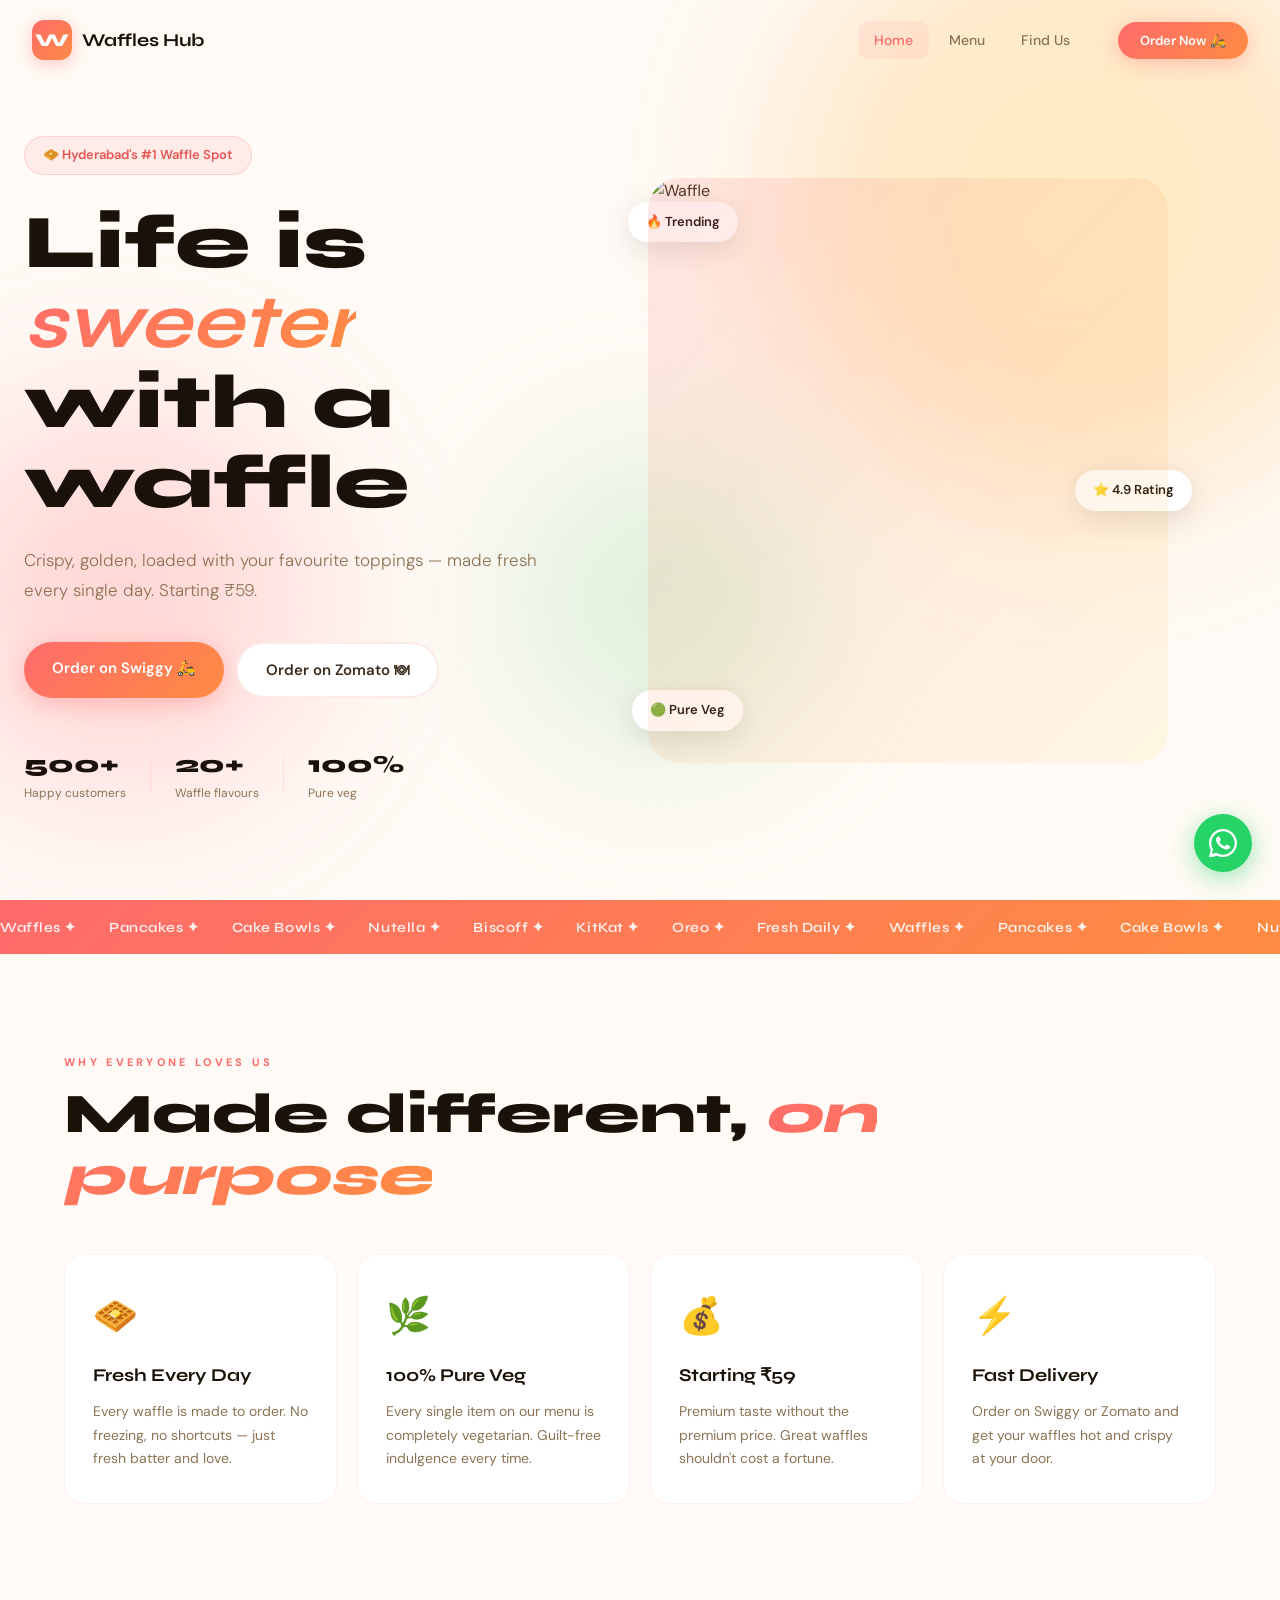
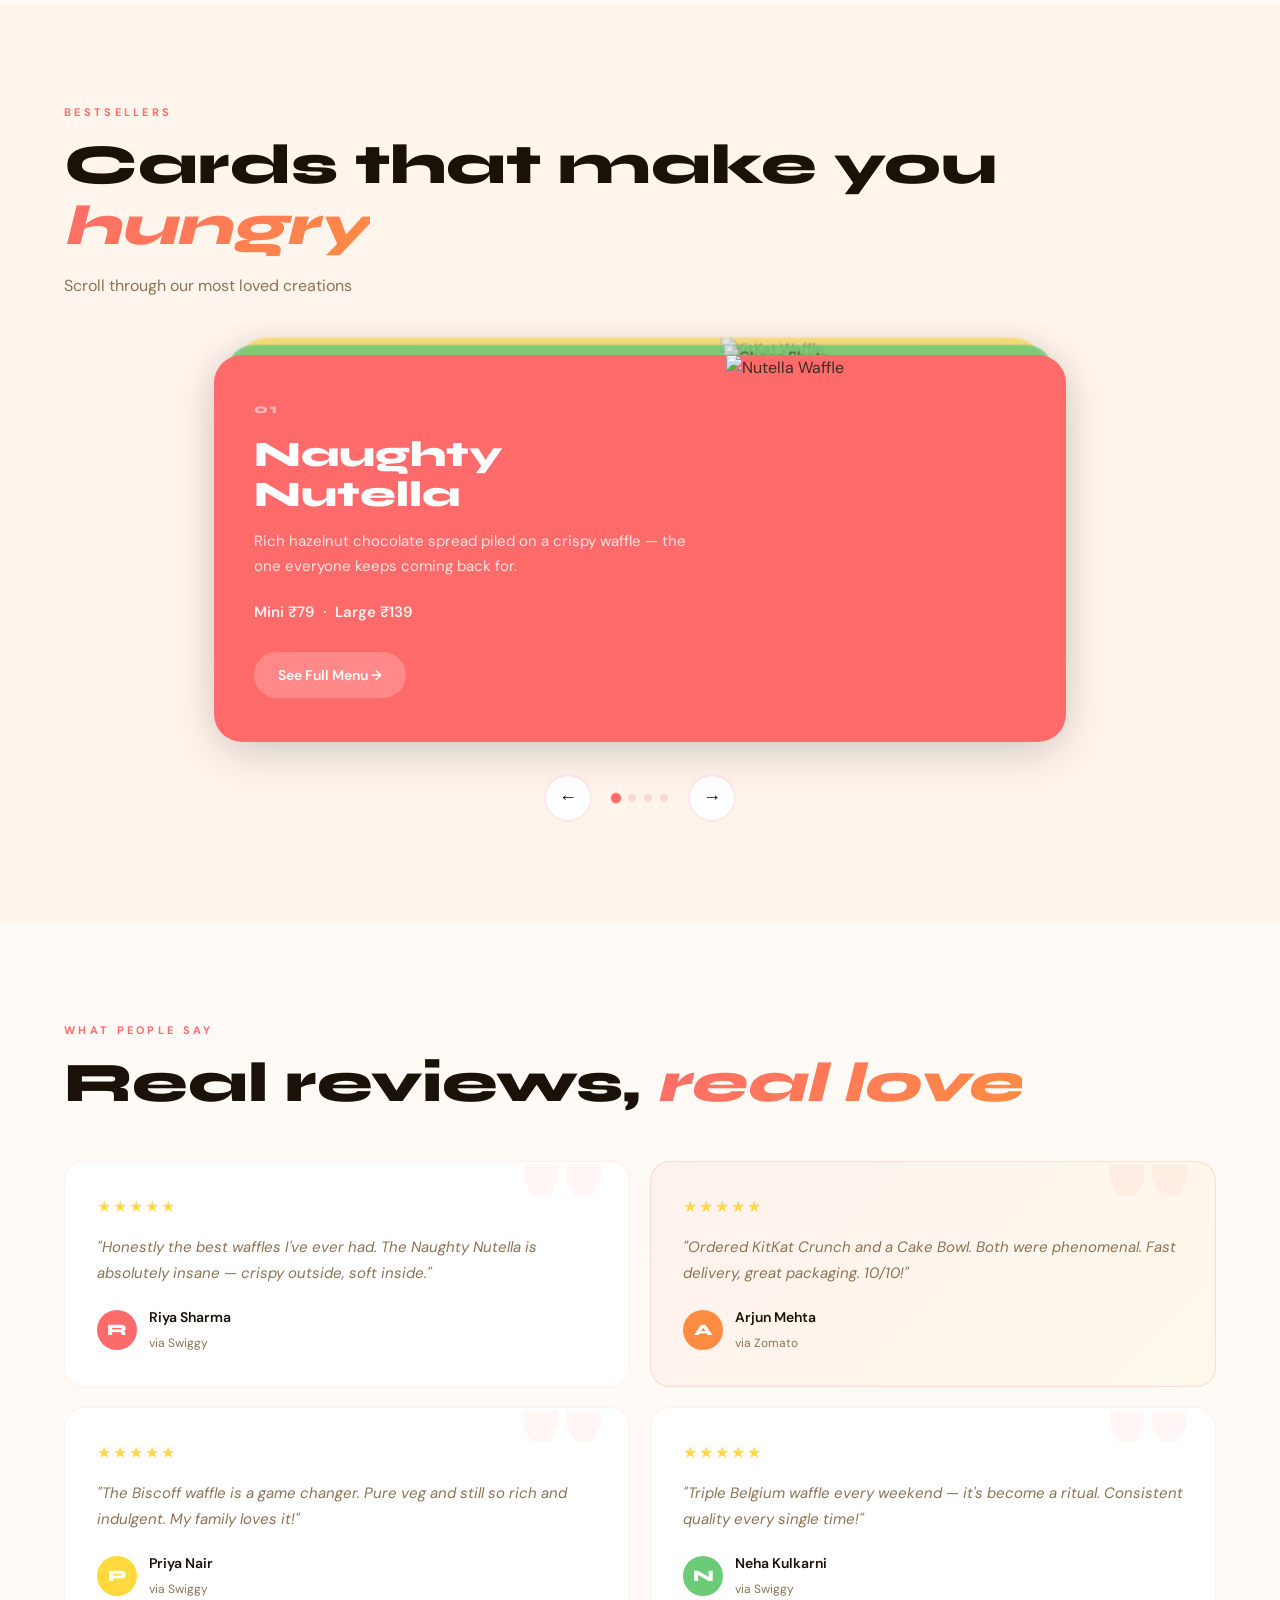
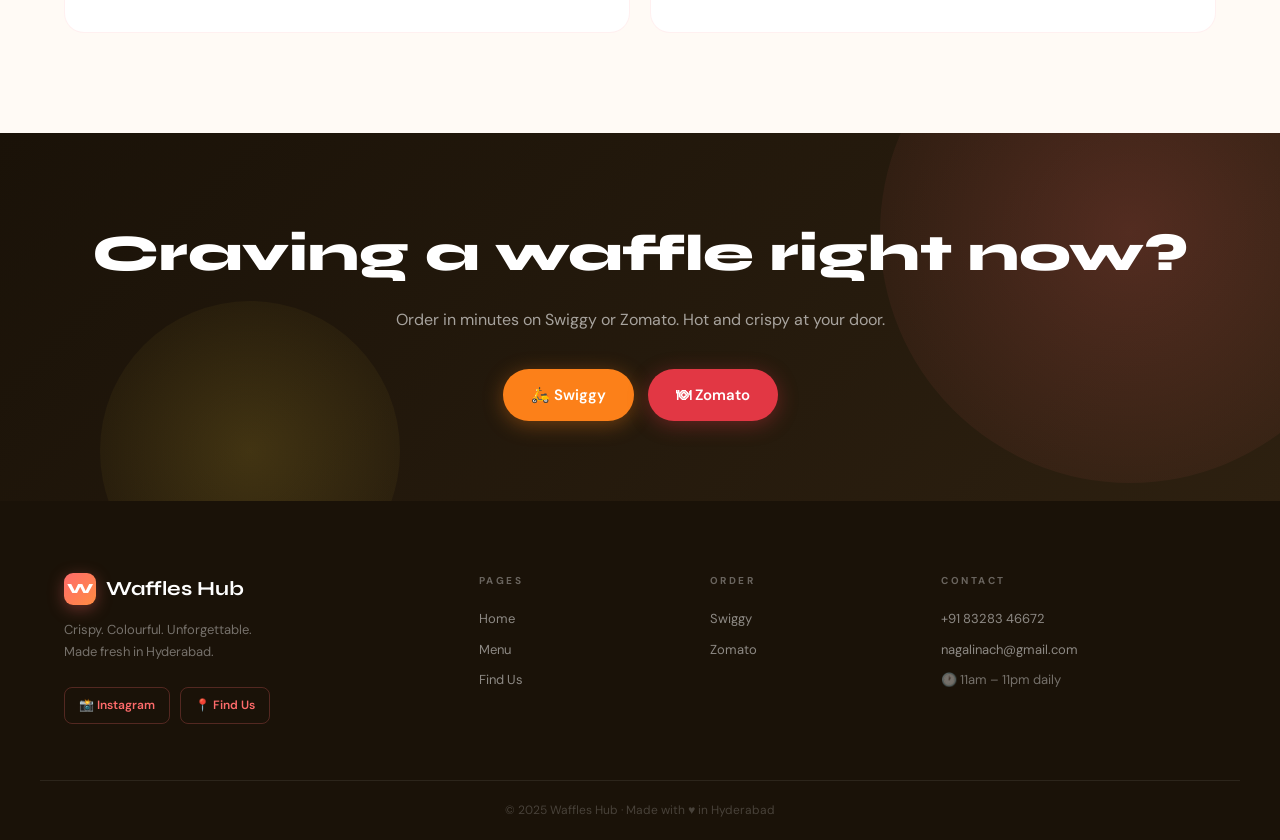
==== commit f2508a02: "new revamp" ====
--- a/index.html
+++ b/index.html
@@ -3,231 +3,285 @@
 <head>
   <meta charset="UTF-8">
   <meta name="viewport" content="width=device-width, initial-scale=1.0">
-  <title>Waffles Hub — Crispy. Golden. Unforgettable.</title>
+  <title>Waffles Hub — Hyderabad's Favourite</title>
   <link rel="preconnect" href="https://fonts.googleapis.com">
-  <link href="https://fonts.googleapis.com/css2?family=Cormorant+Garamond:ital,wght@0,300;0,600;0,700;1,300;1,600;1,700&family=Outfit:wght@300;400;500;600&display=swap" rel="stylesheet">
+  <link href="https://fonts.googleapis.com/css2?family=Syne:wght@400;600;700;800&family=DM+Sans:ital,wght@0,300;0,400;0,500;1,300&display=swap" rel="stylesheet">
   <link rel="stylesheet" href="style.css">
 </head>
-<body>
-
-<div class="cursor" id="cursor"></div>
-<div class="cursor-follower" id="cursorFollower"></div>
-
-<!-- NAVBAR -->
-<header class="navbar" id="navbar">
+<body class="page-home">
+
+<!-- NAV -->
+<nav class="nav" id="nav">
   <div class="nav-inner">
-    <a class="logo" href="#hero">
-      <span class="logo-icon">
-        <svg viewBox="0 0 32 32" fill="none">
-          <rect x="3" y="3" width="26" height="26" rx="4" stroke="#c9a94e" stroke-width="1.2" fill="rgba(201,169,78,0.08)"/>
-          <line x1="3" y1="11.7" x2="29" y2="11.7" stroke="#c9a94e" stroke-width="0.8" opacity="0.5"/>
-          <line x1="3" y1="20.3" x2="29" y2="20.3" stroke="#c9a94e" stroke-width="0.8" opacity="0.5"/>
-          <line x1="11.7" y1="3" x2="11.7" y2="29" stroke="#c9a94e" stroke-width="0.8" opacity="0.5"/>
-          <line x1="20.3" y1="3" x2="20.3" y2="29" stroke="#c9a94e" stroke-width="0.8" opacity="0.5"/>
-          <circle cx="16" cy="16" r="2" fill="#c9a94e"/>
-        </svg>
-      </span>
-      <span class="logo-text">Waffles Hub</span>
+    <a href="index.html" class="nav-logo">
+      <div class="logo-blob">W</div>
+      <span>Waffles Hub</span>
     </a>
-    <nav class="nav-links">
-      <a href="#hero">Home</a>
-      <a href="#menu">Menu</a>
-      <a href="#reviews">Reviews</a>
-    </nav>
-    <a href="#footer" class="nav-cta">
-      <span>Contact</span>
-      <svg width="12" height="12" viewBox="0 0 12 12" fill="none"><path d="M1 11L11 1M11 1H4M11 1V8" stroke="currentColor" stroke-width="1.5" stroke-linecap="round"/></svg>
-    </a>
-    <button class="hamburger" id="hamburger"><span></span><span></span></button>
-  </div>
-</header>
-
-<div class="mobile-overlay" id="mobileOverlay">
-  <nav class="mobile-nav">
-    <a href="#hero" onclick="closeMobile()">Home</a>
-    <a href="#menu" onclick="closeMobile()">Menu</a>
-    <a href="#reviews" onclick="closeMobile()">Reviews</a>
-    <a href="#footer" onclick="closeMobile()">Contact</a>
-  </nav>
+    <div class="nav-links">
+      <a href="index.html" class="active">Home</a>
+      <a href="menu.html">Menu</a>
+      <a href="findus.html">Find Us</a>
+    </div>
+    <div class="nav-actions">
+      <a href="https://www.swiggy.com/direct/brand/342209?source=swiggy-direct&subSource=generic" target="_blank" class="btn-order">Order Now 🛵</a>
+    </div>
+    <button class="burger" id="burger"><span></span><span></span><span></span></button>
+  </div>
+</nav>
+
+<!-- MOBILE MENU -->
+<div class="mob-menu" id="mobMenu">
+  <a href="index.html" onclick="closeBurger()">Home</a>
+  <a href="menu.html" onclick="closeBurger()">Menu</a>
+  <a href="findus.html" onclick="closeBurger()">Find Us</a>
+  <a href="https://www.swiggy.com/direct/brand/342209" target="_blank" class="mob-order">Order Now 🛵</a>
 </div>
 
 <!-- HERO -->
-<section class="hero" id="hero">
-  <div class="hero-bg">
-    <img src="https://images.unsplash.com/photo-1562376552-0d160a2f238d?w=1600&q=80" alt="Waffles" class="hero-img">
-    <div class="hero-overlay"></div>
+<section class="hero">
+  <div class="hero-shapes">
+    <div class="shape s1"></div>
+    <div class="shape s2"></div>
+    <div class="shape s3"></div>
   </div>
   <div class="hero-content">
-    <p class="hero-eyebrow">Hyderabad's Finest</p>
-    <h1 class="hero-title">
-      <span class="line">Crispy.</span>
-      <span class="line">Golden.</span>
-      <span class="line italic">Unforgettable.</span>
+    <div class="hero-badge">🧇 Hyderabad's #1 Waffle Spot</div>
+    <h1 class="hero-h1">
+      Life is <em>sweeter</em><br>with a waffle
     </h1>
-    <p class="hero-sub">Handcrafted waffles made fresh every morning —<br>because you deserve the best bite of your day.</p>
+    <p class="hero-p">Crispy, golden, loaded with your favourite toppings — made fresh every single day. Starting ₹59.</p>
     <div class="hero-btns">
-      <a href="https://www.swiggy.com/direct/brand/342209?source=swiggy-direct&subSource=generic" target="_blank" class="btn-swiggy">
-        <span>🛵</span><span>Order on Swiggy</span>
-      </a>
-      <a href="https://zoma.to/r/21870939" target="_blank" class="btn-zomato">
-        <span>🍽</span><span>Order on Zomato</span>
-      </a>
-    </div>
-  </div>
-  <div class="hero-scroll"><span>Scroll</span><div class="scroll-line"></div></div>
+      <a href="https://www.swiggy.com/direct/brand/342209?source=swiggy-direct&subSource=generic" target="_blank" class="btn-primary">Order on Swiggy 🛵</a>
+      <a href="https://zoma.to/r/21870939" target="_blank" class="btn-secondary">Order on Zomato 🍽</a>
+    </div>
+    <div class="hero-stats">
+      <div class="stat"><strong>500+</strong><span>Happy customers</span></div>
+      <div class="stat-div"></div>
+      <div class="stat"><strong>20+</strong><span>Waffle flavours</span></div>
+      <div class="stat-div"></div>
+      <div class="stat"><strong>100%</strong><span>Pure veg</span></div>
+    </div>
+  </div>
+  <div class="hero-visual">
+    <div class="hero-img-wrap">
+      <img src="https://images.unsplash.com/photo-1562376552-0d160a2f238d?w=800&q=90" alt="Waffle" class="hero-img">
+      <div class="img-blob"></div>
+    </div>
+    <div class="float-tag t1">🔥 Trending</div>
+    <div class="float-tag t2">⭐ 4.9 Rating</div>
+    <div class="float-tag t3">🟢 Pure Veg</div>
+  </div>
 </section>
 
 <!-- MARQUEE -->
-<div class="marquee-section">
-  <div class="marquee-track">
-    <span>Waffles</span><span class="dot">✦</span><span>Pancakes</span><span class="dot">✦</span><span>Cake Bowls</span><span class="dot">✦</span><span>100% Pure Veg</span><span class="dot">✦</span><span>Fresh Daily</span><span class="dot">✦</span><span>Hyderabad</span><span class="dot">✦</span><span>Waffles</span><span class="dot">✦</span><span>Pancakes</span><span class="dot">✦</span><span>Cake Bowls</span><span class="dot">✦</span><span>100% Pure Veg</span><span class="dot">✦</span><span>Fresh Daily</span><span class="dot">✦</span><span>Hyderabad</span><span class="dot">✦</span>
+<div class="marquee">
+  <div class="marquee-inner">
+    <span>Waffles ✦</span><span>Pancakes ✦</span><span>Cake Bowls ✦</span><span>Nutella ✦</span><span>Biscoff ✦</span><span>KitKat ✦</span><span>Oreo ✦</span><span>Fresh Daily ✦</span><span>Waffles ✦</span><span>Pancakes ✦</span><span>Cake Bowls ✦</span><span>Nutella ✦</span><span>Biscoff ✦</span><span>KitKat ✦</span><span>Oreo ✦</span><span>Fresh Daily ✦</span>
   </div>
 </div>
 
-<!-- MENU -->
-<section class="menu" id="menu">
-  <div class="menu-container">
-    <div class="section-header">
-      <p class="section-eyebrow">Our Menu</p>
-      <h2 class="section-title">Made fresh, <em>every single day</em></h2>
-    </div>
-    <div class="menu-tabs">
-      <button class="tab-btn active" onclick="showTab('waffles', this)">Waffles</button>
-      <button class="tab-btn" onclick="showTab('pancakes', this)">Pancakes</button>
-      <button class="tab-btn" onclick="showTab('cakebowls', this)">Cake Bowls</button>
-    </div>
-
-    <div class="tab-content active" id="tab-waffles">
-      <div class="menu-grid">
-        <div class="menu-card"><div class="card-number">01</div><div class="card-body"><h3>Dark & White Delight</h3><div class="card-prices"><span>Mini <strong>₹59</strong></span><span>Large <strong>₹99</strong></span></div></div><div class="card-hover-bg"></div></div>
-        <div class="menu-card"><div class="card-number">02</div><div class="card-body"><h3>Double Chocolate</h3><div class="card-prices"><span>Mini <strong>₹59</strong></span><span>Large <strong>₹99</strong></span></div></div><div class="card-hover-bg"></div></div>
-        <div class="menu-card"><div class="card-number">03</div><div class="card-body"><h3>Dark Fantasy</h3><div class="card-prices"><span>Mini <strong>₹69</strong></span><span>Large <strong>₹119</strong></span></div></div><div class="card-hover-bg"></div></div>
-        <div class="menu-card"><div class="card-number">04</div><div class="card-body"><h3>Triple Belgium</h3><div class="card-prices"><span>Mini <strong>₹69</strong></span><span>Large <strong>₹199</strong></span></div></div><div class="card-hover-bg"></div></div>
-        <div class="menu-card"><div class="card-number">05</div><div class="card-body"><h3>Ultimate Oreo</h3><div class="card-prices"><span>Mini <strong>₹69</strong></span><span>Large <strong>₹129</strong></span></div></div><div class="card-hover-bg"></div></div>
-        <div class="menu-card"><div class="card-number">06</div><div class="card-body"><h3>Milky Bar</h3><div class="card-prices"><span>Mini <strong>₹69</strong></span><span>Large <strong>₹129</strong></span></div></div><div class="card-hover-bg"></div></div>
-        <div class="menu-card"><div class="card-number">07</div><div class="card-body"><h3>Naughty Nutella</h3><div class="card-prices"><span>Mini <strong>₹79</strong></span><span>Large <strong>₹139</strong></span></div></div><div class="card-hover-bg"></div></div>
-        <div class="menu-card"><div class="card-number">08</div><div class="card-body"><h3>KitKat Crunch</h3><div class="card-prices"><span>Mini <strong>₹79</strong></span><span>Large <strong>₹139</strong></span></div></div><div class="card-hover-bg"></div></div>
-        <div class="menu-card"><div class="card-number">09</div><div class="card-body"><h3>Biscoff</h3><div class="card-prices"><span>Mini <strong>₹79</strong></span><span>Large <strong>₹139</strong></span></div></div><div class="card-hover-bg"></div></div>
-        <div class="menu-card"><div class="card-number">10</div><div class="card-body"><h3>Pistachio</h3><div class="card-prices"><span>Mini <strong>₹79</strong></span><span>Large <strong>₹139</strong></span></div></div><div class="card-hover-bg"></div></div>
-      </div>
-      <p class="veg-badge">🟢 100% Pure Veg</p>
-    </div>
-
-    <div class="tab-content" id="tab-pancakes">
-      <div class="menu-grid">
-        <div class="menu-card"><div class="card-number">01</div><div class="card-body"><h3>Dark Choco Pancake</h3><div class="card-prices"><span><strong>₹59</strong></span></div></div><div class="card-hover-bg"></div></div>
-        <div class="menu-card"><div class="card-number">02</div><div class="card-body"><h3>Double Choco Pancake</h3><div class="card-prices"><span><strong>₹59</strong></span></div></div><div class="card-hover-bg"></div></div>
-        <div class="menu-card"><div class="card-number">03</div><div class="card-body"><h3>Triple Layer Pancake</h3><div class="card-prices"><span><strong>₹69</strong></span></div></div><div class="card-hover-bg"></div></div>
-        <div class="menu-card"><div class="card-number">04</div><div class="card-body"><h3>Crushed Oreo Pancake</h3><div class="card-prices"><span><strong>₹79</strong></span></div></div><div class="card-hover-bg"></div></div>
-        <div class="menu-card"><div class="card-number">05</div><div class="card-body"><h3>Nutalia</h3><div class="card-prices"><span><strong>₹85</strong></span></div></div><div class="card-hover-bg"></div></div>
-        <div class="menu-card"><div class="card-number">06</div><div class="card-body"><h3>Biscoff Pancake</h3><div class="card-prices"><span><strong>₹90</strong></span></div></div><div class="card-hover-bg"></div></div>
-      </div>
-      <div class="customizations">
-        <h4>Add-ons & Customizations</h4>
-        <div class="custom-list">
-          <div class="custom-row"><span>Choco Chips</span><span>₹10</span></div>
-          <div class="custom-row"><span>Oreo</span><span>₹10</span></div>
-          <div class="custom-row"><span>Nutalia</span><span>₹15</span></div>
-          <div class="custom-row"><span>KitKat</span><span>₹15</span></div>
-          <div class="custom-row"><span>Chocolate</span><span>₹15</span></div>
-          <div class="custom-row"><span>Biscoff</span><span>₹15</span></div>
-        </div>
-      </div>
-    </div>
-
-    <div class="tab-content" id="tab-cakebowls">
-      <div class="menu-grid">
-        <div class="menu-card"><div class="card-number">01</div><div class="card-body"><h3>Classic Bowl</h3><div class="card-prices"><span><strong>₹109</strong></span></div></div><div class="card-hover-bg"></div></div>
-        <div class="menu-card"><div class="card-number">02</div><div class="card-body"><h3>Choco Chips Bowl</h3><div class="card-prices"><span><strong>₹119</strong></span></div></div><div class="card-hover-bg"></div></div>
-        <div class="menu-card"><div class="card-number">03</div><div class="card-body"><h3>Triple Bowl</h3><div class="card-prices"><span><strong>₹119</strong></span></div></div><div class="card-hover-bg"></div></div>
-        <div class="menu-card"><div class="card-number">04</div><div class="card-body"><h3>Double Bowl</h3><div class="card-prices"><span><strong>₹119</strong></span></div></div><div class="card-hover-bg"></div></div>
-        <div class="menu-card"><div class="card-number">05</div><div class="card-body"><h3>Oreo Bowl</h3><div class="card-prices"><span><strong>₹129</strong></span></div></div><div class="card-hover-bg"></div></div>
-        <div class="menu-card"><div class="card-number">06</div><div class="card-body"><h3>Kit-Kat Bowl</h3><div class="card-prices"><span><strong>₹129</strong></span></div></div><div class="card-hover-bg"></div></div>
-        <div class="menu-card"><div class="card-number">07</div><div class="card-body"><h3>Nutella Bowl</h3><div class="card-prices"><span><strong>₹129</strong></span></div></div><div class="card-hover-bg"></div></div>
-        <div class="menu-card"><div class="card-number">08</div><div class="card-body"><h3>Viral Choco Shots</h3><div class="card-prices"><span><strong>₹139</strong></span></div></div><div class="card-hover-bg"></div></div>
-      </div>
-    </div>
+<!-- WHY US -->
+<section class="why reveal-section">
+  <div class="container">
+    <div class="section-label">Why everyone loves us</div>
+    <h2 class="section-h2">Made different, <em>on purpose</em></h2>
+    <div class="why-grid">
+      <div class="why-card reveal-card" style="--i:0">
+        <div class="why-icon">🧇</div>
+        <h3>Fresh Every Day</h3>
+        <p>Every waffle is made to order. No freezing, no shortcuts — just fresh batter and love.</p>
+      </div>
+      <div class="why-card reveal-card" style="--i:1">
+        <div class="why-icon">🌿</div>
+        <h3>100% Pure Veg</h3>
+        <p>Every single item on our menu is completely vegetarian. Guilt-free indulgence every time.</p>
+      </div>
+      <div class="why-card reveal-card" style="--i:2">
+        <div class="why-icon">💰</div>
+        <h3>Starting ₹59</h3>
+        <p>Premium taste without the premium price. Great waffles shouldn't cost a fortune.</p>
+      </div>
+      <div class="why-card reveal-card" style="--i:3">
+        <div class="why-icon">⚡</div>
+        <h3>Fast Delivery</h3>
+        <p>Order on Swiggy or Zomato and get your waffles hot and crispy at your door.</p>
+      </div>
+    </div>
+  </div>
+</section>
+
+<!-- STACKING CARDS — BESTSELLERS -->
+<section class="stack-section reveal-section">
+  <div class="container">
+    <div class="section-label">Bestsellers</div>
+    <h2 class="section-h2">Cards that make you <em>hungry</em></h2>
+    <p class="section-sub">Scroll through our most loved creations</p>
+  </div>
+  <div class="stack-wrapper" id="stackWrapper">
+    <div class="stack-card" data-index="0" style="--card-color:#FF6B6B">
+      <div class="stack-card-inner">
+        <div class="stack-left">
+          <span class="stack-num">01</span>
+          <h3>Naughty Nutella</h3>
+          <p>Rich hazelnut chocolate spread piled on a crispy waffle — the one everyone keeps coming back for.</p>
+          <div class="stack-price">Mini ₹79 &nbsp;·&nbsp; Large ₹139</div>
+          <a href="menu.html" class="stack-btn">See Full Menu →</a>
+        </div>
+        <div class="stack-right">
+          <img src="https://images.unsplash.com/photo-1578985545062-69928b1d9587?w=500&q=80" alt="Nutella Waffle">
+        </div>
+      </div>
+    </div>
+    <div class="stack-card" data-index="1" style="--card-color:#FF8C42">
+      <div class="stack-card-inner">
+        <div class="stack-left">
+          <span class="stack-num">02</span>
+          <h3>Biscoff Dream</h3>
+          <p>Caramelised Biscoff spread with a crunch — warm, spiced and absolutely unforgettable.</p>
+          <div class="stack-price">Mini ₹79 &nbsp;·&nbsp; Large ₹139</div>
+          <a href="menu.html" class="stack-btn">See Full Menu →</a>
+        </div>
+        <div class="stack-right">
+          <img src="https://images.unsplash.com/photo-1551024506-0bccd828d307?w=500&q=80" alt="Biscoff Waffle">
+        </div>
+      </div>
+    </div>
+    <div class="stack-card" data-index="2" style="--card-color:#FFD93D">
+      <div class="stack-card-inner">
+        <div class="stack-left">
+          <span class="stack-num">03</span>
+          <h3>KitKat Crunch</h3>
+          <p>Crushed KitKat on a fluffy waffle with chocolate drizzle — every bite is a different texture.</p>
+          <div class="stack-price">Mini ₹79 &nbsp;·&nbsp; Large ₹139</div>
+          <a href="menu.html" class="stack-btn">See Full Menu →</a>
+        </div>
+        <div class="stack-right">
+          <img src="https://images.unsplash.com/photo-1565958011703-44f9829ba187?w=500&q=80" alt="KitKat Waffle">
+        </div>
+      </div>
+    </div>
+    <div class="stack-card" data-index="3" style="--card-color:#6BCB77">
+      <div class="stack-card-inner">
+        <div class="stack-left">
+          <span class="stack-num">04</span>
+          <h3>Viral Choco Shots</h3>
+          <p>Our most viral cake bowl — warm chocolate cake with a molten centre. Pure joy in a bowl.</p>
+          <div class="stack-price">₹139</div>
+          <a href="menu.html" class="stack-btn">See Full Menu →</a>
+        </div>
+        <div class="stack-right">
+          <img src="https://images.unsplash.com/photo-1606313564200-e75d5e30476c?w=500&q=80" alt="Choco Shots">
+        </div>
+      </div>
+    </div>
+  </div>
+  <div class="stack-nav">
+    <button class="stack-prev" id="stackPrev">←</button>
+    <div class="stack-dots" id="stackDots"></div>
+    <button class="stack-next" id="stackNext">→</button>
   </div>
 </section>
 
 <!-- REVIEWS -->
-<section class="reviews" id="reviews">
-  <div class="reviews-container">
-    <div class="section-header">
-      <p class="section-eyebrow">Reviews</p>
-      <h2 class="section-title">Loved by every <em>sweet tooth</em></h2>
-    </div>
+<section class="reviews reveal-section">
+  <div class="container">
+    <div class="section-label">What people say</div>
+    <h2 class="section-h2">Real reviews, <em>real love</em></h2>
     <div class="reviews-grid">
-      <div class="review-card">
-        <div class="review-top"><div class="stars">★★★★★</div><span class="review-source swiggy-source">Swiggy</span></div>
+      <div class="rev-card reveal-card" style="--i:0">
+        <div class="rev-stars">★★★★★</div>
         <p>"Honestly the best waffles I've ever had. The Naughty Nutella is absolutely insane — crispy outside, soft inside."</p>
-        <div class="review-author"><div class="avatar">R</div><span>Riya Sharma</span></div>
-      </div>
-      <div class="review-card featured">
-        <div class="review-top"><div class="stars">★★★★★</div><span class="review-source zomato-source">Zomato</span></div>
-        <p>"Ordered the KitKat Crunch waffle and a Cake Bowl. Both were phenomenal. Fast delivery, great packaging. Highly recommend!"</p>
-        <div class="review-author"><div class="avatar">A</div><span>Arjun Mehta</span></div>
-      </div>
-      <div class="review-card">
-        <div class="review-top"><div class="stars">★★★★★</div><span class="review-source swiggy-source">Swiggy</span></div>
-        <p>"The Biscoff waffle is a game changer. Never thought I'd find something this good in my city. Pure veg and still so rich!"</p>
-        <div class="review-author"><div class="avatar">P</div><span>Priya Nair</span></div>
-      </div>
-      <div class="review-card">
-        <div class="review-top"><div class="stars">★★★★★</div><span class="review-source zomato-source">Zomato</span></div>
-        <p>"Tried the Viral Choco Shots and Oreo Pancake. Both were incredible value for money. My whole family loved it!"</p>
-        <div class="review-author"><div class="avatar">S</div><span>Sahil Bose</span></div>
-      </div>
-      <div class="review-card">
-        <div class="review-top"><div class="stars">★★★★★</div><span class="review-source swiggy-source">Swiggy</span></div>
-        <p>"Triple Belgium waffle is my go-to every weekend. The quality is so consistent. Worth every rupee!"</p>
-        <div class="review-author"><div class="avatar">N</div><span>Neha Kulkarni</span></div>
-      </div>
-      <div class="review-card">
-        <div class="review-top"><div class="stars">★★★★★</div><span class="review-source zomato-source">Zomato</span></div>
-        <p>"Dark & White Delight is pure magic. The chocolate drizzle, the crunch — everything is just perfect. Best dessert spot!"</p>
-        <div class="review-author"><div class="avatar">K</div><span>Karan Joshi</span></div>
-      </div>
+        <div class="rev-author">
+          <div class="rev-av" style="background:#FF6B6B">R</div>
+          <div><strong>Riya Sharma</strong><span>via Swiggy</span></div>
+        </div>
+      </div>
+      <div class="rev-card reveal-card featured-rev" style="--i:1">
+        <div class="rev-stars">★★★★★</div>
+        <p>"Ordered KitKat Crunch and a Cake Bowl. Both were phenomenal. Fast delivery, great packaging. 10/10!"</p>
+        <div class="rev-author">
+          <div class="rev-av" style="background:#FF8C42">A</div>
+          <div><strong>Arjun Mehta</strong><span>via Zomato</span></div>
+        </div>
+      </div>
+      <div class="rev-card reveal-card" style="--i:2">
+        <div class="rev-stars">★★★★★</div>
+        <p>"The Biscoff waffle is a game changer. Pure veg and still so rich and indulgent. My family loves it!"</p>
+        <div class="rev-author">
+          <div class="rev-av" style="background:#FFD93D">P</div>
+          <div><strong>Priya Nair</strong><span>via Swiggy</span></div>
+        </div>
+      </div>
+      <div class="rev-card reveal-card" style="--i:3">
+        <div class="rev-stars">★★★★★</div>
+        <p>"Triple Belgium waffle every weekend — it's become a ritual. Consistent quality every single time!"</p>
+        <div class="rev-author">
+          <div class="rev-av" style="background:#6BCB77">N</div>
+          <div><strong>Neha Kulkarni</strong><span>via Swiggy</span></div>
+        </div>
+      </div>
+    </div>
+  </div>
+</section>
+
+<!-- CTA BANNER -->
+<section class="cta-banner">
+  <div class="cta-shapes">
+    <div class="cta-s1"></div>
+    <div class="cta-s2"></div>
+  </div>
+  <div class="container cta-inner">
+    <h2>Craving a waffle right now?</h2>
+    <p>Order in minutes on Swiggy or Zomato. Hot and crispy at your door.</p>
+    <div class="cta-btns">
+      <a href="https://www.swiggy.com/direct/brand/342209?source=swiggy-direct&subSource=generic" target="_blank" class="btn-swiggy">🛵 Swiggy</a>
+      <a href="https://zoma.to/r/21870939" target="_blank" class="btn-zomato">🍽 Zomato</a>
     </div>
   </div>
 </section>
 
 <!-- FOOTER -->
-<footer class="footer" id="footer">
-  <div class="footer-container">
-    <div class="footer-top">
-      <div class="footer-brand">
-        <div class="footer-logo">Waffles Hub</div>
-        <p>Crispy. Golden. Unforgettable.<br>Made fresh every single day.</p>
-        <div class="footer-social">
-          <a href="https://www.instagram.com/waffles_hub1?igsh=MWwyd3F5aGllOXdnZQ%3D%3D&utm_source=qr" target="_blank">Instagram</a>
-          <a href="https://maps.app.goo.gl/ycZbX25pF25yN1WCA?g_st=iw" target="_blank">Find Us</a>
-        </div>
-      </div>
-      <div class="footer-col"><h5>Quick Links</h5><a href="#hero">Home</a><a href="#menu">Menu</a><a href="#reviews">Reviews</a></div>
-      <div class="footer-col"><h5>Order Online</h5><a href="https://www.swiggy.com/direct/brand/342209?source=swiggy-direct&subSource=generic" target="_blank">Swiggy</a><a href="https://zoma.to/r/21870939" target="_blank">Zomato</a></div>
-      <div class="footer-col">
-        <h5>Contact</h5>
-        <a href="https://maps.app.goo.gl/ycZbX25pF25yN1WCA?g_st=iw" target="_blank">📍 Hyderabad, Telangana</a>
-        <a href="tel:8328346672">📞 +91 83283 46672</a>
-        <a href="mailto:nagalinach@gmail.com">✉️ nagalinach@gmail.com</a>
-        <p>🕐 Open: 11am – 11pm</p>
-      </div>
-    </div>
-    <div class="footer-bottom">
-      <p>© 2025 Waffles Hub. All rights reserved.</p>
-      <p>Made with ♥ in Hyderabad</p>
-    </div>
+<footer class="footer">
+  <div class="container footer-inner">
+    <div class="footer-brand">
+      <div class="footer-logo"><div class="logo-blob sm">W</div> Waffles Hub</div>
+      <p>Crispy. Colourful. Unforgettable.<br>Made fresh in Hyderabad.</p>
+      <div class="footer-socials">
+        <a href="https://www.instagram.com/waffles_hub1" target="_blank">📸 Instagram</a>
+        <a href="https://maps.app.goo.gl/ycZbX25pF25yN1WCA" target="_blank">📍 Find Us</a>
+      </div>
+    </div>
+    <div class="footer-col">
+      <h5>Pages</h5>
+      <a href="index.html">Home</a>
+      <a href="menu.html">Menu</a>
+      <a href="findus.html">Find Us</a>
+    </div>
+    <div class="footer-col">
+      <h5>Order</h5>
+      <a href="https://www.swiggy.com/direct/brand/342209?source=swiggy-direct&subSource=generic" target="_blank">Swiggy</a>
+      <a href="https://zoma.to/r/21870939" target="_blank">Zomato</a>
+    </div>
+    <div class="footer-col">
+      <h5>Contact</h5>
+      <a href="tel:8328346672">+91 83283 46672</a>
+      <a href="mailto:nagalinach@gmail.com">nagalinach@gmail.com</a>
+      <p>🕐 11am – 11pm daily</p>
+    </div>
+  </div>
+  <div class="footer-bottom">
+    <p>© 2025 Waffles Hub · Made with ♥ in Hyderabad</p>
   </div>
 </footer>
 
-<script src="script.js"></script>
-<!-- WHATSAPP FLOAT -->
-<a href="https://wa.me/918328346672" target="_blank" class="whatsapp-float">
-  <svg viewBox="0 0 24 24" width="28" height="28" fill="white" xmlns="http://www.w3.org/2000/svg">
+<!-- WHATSAPP -->
+<a href="https://wa.me/918328346672" target="_blank" class="wa-float">
+  <svg width="28" height="28" viewBox="0 0 24 24" fill="white" xmlns="http://www.w3.org/2000/svg">
     <path d="M17.472 14.382c-.297-.149-1.758-.867-2.03-.967-.273-.099-.471-.148-.67.15-.197.297-.767.966-.94 1.164-.173.199-.347.223-.644.075-.297-.15-1.255-.463-2.39-1.475-.883-.788-1.48-1.761-1.653-2.059-.173-.297-.018-.458.13-.606.134-.133.298-.347.446-.52.149-.174.198-.298.298-.497.099-.198.05-.371-.025-.52-.075-.149-.669-1.612-.916-2.207-.242-.579-.487-.5-.669-.51-.173-.008-.371-.01-.57-.01-.198 0-.52.074-.792.372-.272.297-1.04 1.016-1.04 2.479 0 1.462 1.065 2.875 1.213 3.074.149.198 2.096 3.2 5.077 4.487.709.306 1.262.489 1.694.625.712.227 1.36.195 1.871.118.571-.085 1.758-.719 2.006-1.413.248-.694.248-1.289.173-1.413-.074-.124-.272-.198-.57-.347z"/>
     <path d="M12 0C5.373 0 0 5.373 0 12c0 2.123.553 4.116 1.523 5.847L.057 23.882a.5.5 0 0 0 .611.611l6.037-1.466A11.945 11.945 0 0 0 12 24c6.627 0 12-5.373 12-12S18.627 0 12 0zm0 22c-1.907 0-3.693-.528-5.221-1.448l-.374-.222-3.878.942.96-3.878-.244-.386A9.96 9.96 0 0 1 2 12C2 6.477 6.477 2 12 2s10 4.477 10 10-4.477 10-10 10z"/>
-</svg>
+  </svg>
 </a>
+
+<script src="script.js"></script>
 </body>
 </html>
--- a/style.css
+++ b/style.css
@@ -1,743 +1,879 @@
-/* ══════════════════════════════════════
-   WAFFLES HUB — World Class CSS
-   ══════════════════════════════════════ */
-
-*, *::before, *::after { margin: 0; padding: 0; box-sizing: border-box; }
+/* ═══════════════════════════════════════════
+   WAFFLES HUB — Coral + Yellow Premium Cafe
+   ═══════════════════════════════════════════ */
+
+*, *::before, *::after { margin:0; padding:0; box-sizing:border-box; }
 
 :root {
-  --bg: #080608;
-  --bg2: #0f0d0f;
-  --gold: #c9a94e;
-  --gold-light: #e8c97a;
-  --gold-dim: rgba(201,169,78,0.12);
-  --cream: #f0e8d8;
-  --muted: rgba(240,232,216,0.45);
-  --border: rgba(201,169,78,0.14);
+  --coral: #FF6B6B;
+  --coral-dark: #e85555;
+  --orange: #FF8C42;
+  --yellow: #FFD93D;
+  --green: #6BCB77;
+  --blue: #4D96FF;
+  --bg: #FFFAF5;
+  --bg2: #FFF5EC;
+  --dark: #1A1208;
+  --dark2: #2D2010;
+  --text: #3D2C1E;
+  --muted: #8B7355;
+  --border: rgba(255,107,107,0.15);
+  --white: #ffffff;
   --swiggy: #fc8019;
   --zomato: #e23744;
+  --radius: 20px;
+  --radius-sm: 12px;
 }
 
 html { scroll-behavior: smooth; }
 
 body {
   background: var(--bg);
-  color: var(--cream);
-  font-family: 'Outfit', sans-serif;
+  color: var(--text);
+  font-family: 'DM Sans', sans-serif;
   overflow-x: hidden;
-  cursor: none;
-}
-
-/* ── CUSTOM CURSOR ── */
-.cursor {
-  position: fixed;
-  width: 8px; height: 8px;
-  background: var(--gold);
-  border-radius: 50%;
+  line-height: 1.6;
+}
+
+.container { max-width: 1200px; margin: auto; padding: 0 24px; }
+
+/* ══ NAV ══ */
+.nav {
+  position: fixed; top: 0; left: 0; right: 0;
+  z-index: 1000;
+  padding: 0;
+  transition: all 0.4s cubic-bezier(0.16,1,0.3,1);
+}
+
+.nav.scrolled {
+  background: rgba(255,250,245,0.92);
+  backdrop-filter: blur(20px);
+  box-shadow: 0 2px 32px rgba(255,107,107,0.1);
+}
+
+.nav-inner {
+  max-width: 1280px; margin: auto;
+  padding: 20px 32px;
+  display: flex; align-items: center; gap: 32px;
+  transition: padding 0.4s ease;
+}
+
+.nav.scrolled .nav-inner { padding: 14px 32px; }
+
+.nav-logo {
+  display: flex; align-items: center; gap: 10px;
+  text-decoration: none; flex-shrink: 0;
+}
+
+.logo-blob {
+  width: 40px; height: 40px;
+  background: linear-gradient(135deg, var(--coral), var(--orange));
+  border-radius: 12px;
+  display: flex; align-items: center; justify-content: center;
+  color: white; font-family: 'Syne', sans-serif;
+  font-size: 18px; font-weight: 800;
+  box-shadow: 0 4px 16px rgba(255,107,107,0.35);
+  transition: transform 0.3s ease;
+}
+
+.logo-blob.sm { width: 32px; height: 32px; font-size: 14px; border-radius: 9px; }
+
+.nav-logo:hover .logo-blob { transform: rotate(-6deg) scale(1.05); }
+
+.nav-logo span {
+  font-family: 'Syne', sans-serif; font-size: 18px; font-weight: 700;
+  color: var(--dark);
+}
+
+.nav-links {
+  display: flex; gap: 4px; margin-left: auto;
+}
+
+.nav-links a {
+  font-size: 14px; font-weight: 500;
+  color: var(--muted); text-decoration: none;
+  padding: 8px 16px; border-radius: 10px;
+  transition: all 0.25s ease;
+}
+
+.nav-links a:hover, .nav-links a.active {
+  color: var(--coral); background: rgba(255,107,107,0.08);
+}
+
+.nav-actions { flex-shrink: 0; }
+
+.btn-order {
+  background: linear-gradient(135deg, var(--coral), var(--orange));
+  color: white; text-decoration: none;
+  font-size: 13px; font-weight: 600;
+  padding: 10px 22px; border-radius: 50px;
+  box-shadow: 0 4px 20px rgba(255,107,107,0.35);
+  transition: transform 0.25s ease, box-shadow 0.25s ease;
+  white-space: nowrap;
+}
+
+.btn-order:hover { transform: translateY(-2px); box-shadow: 0 8px 28px rgba(255,107,107,0.45); }
+
+.burger {
+  display: none; flex-direction: column; gap: 5px;
+  background: none; border: none; cursor: pointer; padding: 6px;
+}
+
+.burger span {
+  display: block; width: 22px; height: 2px;
+  background: var(--dark); border-radius: 2px;
+  transition: all 0.35s cubic-bezier(0.16,1,0.3,1);
+}
+
+.burger.open span:nth-child(1) { transform: translateY(7px) rotate(45deg); }
+.burger.open span:nth-child(2) { opacity: 0; transform: scaleX(0); }
+.burger.open span:nth-child(3) { transform: translateY(-7px) rotate(-45deg); }
+
+/* ══ MOBILE MENU ══ */
+.mob-menu {
+  position: fixed; inset: 0;
+  background: var(--white);
+  z-index: 999;
+  display: flex; flex-direction: column;
+  align-items: center; justify-content: center; gap: 8px;
+  opacity: 0; pointer-events: none;
+  transition: opacity 0.35s ease;
+}
+
+.mob-menu.open { opacity: 1; pointer-events: all; }
+
+.mob-menu a {
+  font-family: 'Syne', sans-serif; font-size: 36px; font-weight: 700;
+  color: var(--dark); text-decoration: none;
+  padding: 8px 24px; border-radius: 16px;
+  transition: all 0.25s ease;
+  transform: translateY(20px); opacity: 0;
+}
+
+.mob-menu.open a {
+  transform: translateY(0); opacity: 1;
+}
+.mob-menu.open a:nth-child(1) { transition-delay: 0.05s; }
+.mob-menu.open a:nth-child(2) { transition-delay: 0.1s; }
+.mob-menu.open a:nth-child(3) { transition-delay: 0.15s; }
+.mob-menu.open a:nth-child(4) { transition-delay: 0.2s; }
+
+.mob-menu a:hover { color: var(--coral); background: rgba(255,107,107,0.07); }
+.mob-order { background: linear-gradient(135deg,var(--coral),var(--orange)) !important; color: white !important; font-size: 18px !important; border-radius: 50px !important; }
+
+/* ══ HERO ══ */
+.hero {
+  min-height: 100vh;
+  display: flex; align-items: center;
+  padding: 120px 24px 80px;
+  max-width: 1280px; margin: auto;
+  position: relative; gap: 64px;
+}
+
+.hero-shapes {
+  position: fixed; inset: 0; z-index: -1; pointer-events: none;
+  overflow: hidden;
+}
+
+.shape {
+  position: absolute; border-radius: 50%;
+  filter: blur(80px); opacity: 0.25;
+}
+
+.s1 {
+  width: 600px; height: 600px; top: -100px; right: -100px;
+  background: radial-gradient(circle, var(--yellow), var(--orange));
+  animation: float1 8s ease-in-out infinite;
+}
+
+.s2 {
+  width: 400px; height: 400px; bottom: 100px; left: -80px;
+  background: radial-gradient(circle, var(--coral), #FF8FA3);
+  animation: float2 10s ease-in-out infinite;
+}
+
+.s3 {
+  width: 300px; height: 300px; top: 50%; left: 40%;
+  background: radial-gradient(circle, var(--green), #9DEBB9);
+  animation: float3 12s ease-in-out infinite;
+}
+
+@keyframes float1 { 0%,100%{transform:translate(0,0) scale(1)} 50%{transform:translate(-30px,40px) scale(1.05)} }
+@keyframes float2 { 0%,100%{transform:translate(0,0)} 50%{transform:translate(40px,-30px)} }
+@keyframes float3 { 0%,100%{transform:translate(0,0) scale(1)} 60%{transform:translate(-20px,30px) scale(0.95)} }
+
+.hero-content { flex: 1; max-width: 560px; }
+
+.hero-badge {
+  display: inline-flex; align-items: center; gap: 8px;
+  background: rgba(255,107,107,0.1);
+  border: 1.5px solid rgba(255,107,107,0.2);
+  color: var(--coral-dark);
+  font-size: 13px; font-weight: 600;
+  padding: 8px 18px; border-radius: 50px;
+  margin-bottom: 28px;
+  animation: fadeUp 0.8s ease 0.2s both;
+}
+
+.hero-h1 {
+  font-family: 'Syne', sans-serif;
+  font-size: clamp(44px, 6vw, 76px);
+  font-weight: 800; line-height: 1.05;
+  color: var(--dark); margin-bottom: 24px;
+  animation: fadeUp 0.8s cubic-bezier(0.16,1,0.3,1) 0.35s both;
+}
+
+.hero-h1 em {
+  font-style: italic; font-weight: 700;
+  background: linear-gradient(135deg, var(--coral), var(--orange));
+  -webkit-background-clip: text; -webkit-text-fill-color: transparent;
+  background-clip: text;
+}
+
+.hero-p {
+  font-size: 17px; font-weight: 300; color: var(--muted);
+  margin-bottom: 36px; line-height: 1.75;
+  animation: fadeUp 0.8s ease 0.5s both;
+}
+
+.hero-btns {
+  display: flex; gap: 12px; flex-wrap: wrap; margin-bottom: 48px;
+  animation: fadeUp 0.8s ease 0.65s both;
+}
+
+.btn-primary {
+  background: linear-gradient(135deg, var(--coral), var(--orange));
+  color: white; text-decoration: none;
+  font-size: 15px; font-weight: 600;
+  padding: 14px 28px; border-radius: 50px;
+  box-shadow: 0 6px 24px rgba(255,107,107,0.35);
+  transition: transform 0.25s ease, box-shadow 0.25s ease;
+  display: inline-block;
+}
+
+.btn-primary:hover { transform: translateY(-3px); box-shadow: 0 12px 32px rgba(255,107,107,0.45); }
+
+.btn-secondary {
+  background: white; color: var(--text);
+  border: 2px solid var(--border);
+  text-decoration: none; font-size: 15px; font-weight: 600;
+  padding: 14px 28px; border-radius: 50px;
+  transition: all 0.25s ease; display: inline-block;
+}
+
+.btn-secondary:hover { border-color: var(--coral); color: var(--coral); transform: translateY(-3px); }
+
+.hero-stats {
+  display: flex; align-items: center; gap: 24px;
+  animation: fadeUp 0.8s ease 0.8s both;
+}
+
+.stat { display: flex; flex-direction: column; }
+.stat strong { font-family: 'Syne', sans-serif; font-size: 24px; font-weight: 800; color: var(--dark); }
+.stat span { font-size: 12px; color: var(--muted); font-weight: 400; }
+.stat-div { width: 1px; height: 36px; background: var(--border); }
+
+/* ── HERO VISUAL ── */
+.hero-visual {
+  flex: 1; position: relative; max-width: 520px;
+  animation: fadeUp 1s ease 0.4s both;
+}
+
+.hero-img-wrap {
+  position: relative; border-radius: 32px; overflow: hidden;
+  aspect-ratio: 4/4.5;
+}
+
+.img-blob {
+  position: absolute; inset: 0;
+  background: linear-gradient(135deg, rgba(255,107,107,0.15), rgba(255,217,61,0.1));
+  z-index: 1;
+}
+
+.hero-img {
+  width: 100%; height: 100%; object-fit: cover;
+  transition: transform 8s ease;
+}
+
+.hero-img-wrap:hover .hero-img { transform: scale(1.04); }
+
+.float-tag {
+  position: absolute;
+  background: white;
+  border-radius: 50px; padding: 10px 18px;
+  font-size: 13px; font-weight: 600; color: var(--dark);
+  box-shadow: 0 8px 32px rgba(0,0,0,0.12);
+  animation: bobble 3s ease-in-out infinite;
+}
+
+.t1 { top: 24px; left: -20px; animation-delay: 0s; }
+.t2 { top: 50%; right: -24px; animation-delay: 0.8s; }
+.t3 { bottom: 32px; left: -16px; animation-delay: 1.6s; }
+
+@keyframes bobble { 0%,100%{transform:translateY(0)} 50%{transform:translateY(-8px)} }
+
+/* ══ MARQUEE ══ */
+.marquee {
+  background: linear-gradient(135deg, var(--coral), var(--orange));
+  padding: 14px 0; overflow: hidden; white-space: nowrap;
+}
+
+.marquee-inner {
+  display: inline-flex; gap: 32px;
+  animation: marquee 20s linear infinite;
+}
+
+.marquee-inner span {
+  font-family: 'Syne', sans-serif; font-size: 14px; font-weight: 600;
+  color: rgba(255,255,255,0.9); letter-spacing: 0.04em;
+}
+
+@keyframes marquee { from{transform:translateX(0)} to{transform:translateX(-50%)} }
+
+/* ══ SECTIONS ══ */
+.why { padding: 100px 0; background: var(--bg); }
+.section-label {
+  font-size: 11px; font-weight: 700; letter-spacing: 0.3em;
+  text-transform: uppercase; color: var(--coral);
+  margin-bottom: 12px;
+}
+.section-h2 {
+  font-family: 'Syne', sans-serif; font-size: clamp(32px,4.5vw,56px);
+  font-weight: 800; color: var(--dark); margin-bottom: 16px; line-height: 1.1;
+}
+.section-h2 em {
+  font-style: italic;
+  background: linear-gradient(135deg,var(--coral),var(--orange));
+  -webkit-background-clip: text; -webkit-text-fill-color: transparent; background-clip: text;
+}
+.section-sub { font-size: 16px; color: var(--muted); margin-bottom: 56px; }
+
+.why-grid {
+  display: grid; grid-template-columns: repeat(4,1fr); gap: 20px; margin-top: 48px;
+}
+
+.why-card {
+  background: white; border-radius: var(--radius);
+  padding: 32px 28px;
+  border: 1.5px solid rgba(255,107,107,0.1);
+  transition: transform 0.35s cubic-bezier(0.16,1,0.3,1), box-shadow 0.35s ease;
+}
+
+.why-card:hover {
+  transform: translateY(-8px);
+  box-shadow: 0 20px 48px rgba(255,107,107,0.15);
+}
+
+.why-icon { font-size: 36px; margin-bottom: 16px; }
+.why-card h3 { font-family: 'Syne', sans-serif; font-size: 18px; font-weight: 700; color: var(--dark); margin-bottom: 10px; }
+.why-card p { font-size: 14px; color: var(--muted); line-height: 1.7; }
+
+/* ══ STACKING CARDS ══ */
+.stack-section { padding: 100px 0; background: var(--bg2); overflow: hidden; }
+.stack-section .container { margin-bottom: 48px; }
+
+.stack-wrapper {
+  max-width: 900px; margin: 0 auto 32px;
+  position: relative; min-height: 340px;
+  padding: 0 24px;
+}
+
+.stack-card {
+  background: var(--card-color, var(--coral));
+  border-radius: 28px;
+  position: absolute; left: 24px; right: 24px;
+  top: 0;
+  overflow: hidden;
+  transition: all 0.6s cubic-bezier(0.16,1,0.3,1);
+  cursor: pointer;
+  box-shadow: 0 12px 48px rgba(0,0,0,0.15);
+}
+
+.stack-card[data-state="active"] {
+  position: relative; left: 0; right: 0;
+  transform: translateY(0) scale(1);
+  opacity: 1; z-index: 10;
+}
+.stack-card[data-state="behind1"] {
+  transform: translateY(-16px) scale(0.97);
+  opacity: 0.8; z-index: 9;
+}
+.stack-card[data-state="behind2"] {
+  transform: translateY(-28px) scale(0.94);
+  opacity: 0.6; z-index: 8;
+}
+.stack-card[data-state="hidden"] {
+  opacity: 0; transform: translateY(-40px) scale(0.9);
+  z-index: 7; pointer-events: none;
+}
+
+.stack-card-inner {
+  display: flex; gap: 0; min-height: 320px;
+}
+
+.stack-left {
+  flex: 1; padding: 44px 40px;
+  display: flex; flex-direction: column; justify-content: center;
+}
+
+.stack-num {
+  font-family: 'Syne', sans-serif; font-size: 13px; font-weight: 800;
+  color: rgba(255,255,255,0.5); letter-spacing: 0.15em;
+  margin-bottom: 16px; display: block;
+}
+
+.stack-left h3 {
+  font-family: 'Syne', sans-serif; font-size: 36px; font-weight: 800;
+  color: white; margin-bottom: 14px; line-height: 1.1;
+}
+
+.stack-left p { font-size: 15px; color: rgba(255,255,255,0.8); line-height: 1.7; margin-bottom: 20px; }
+
+.stack-price {
+  font-size: 15px; font-weight: 600; color: rgba(255,255,255,0.9);
+  margin-bottom: 28px;
+}
+
+.stack-btn {
+  display: inline-flex; align-items: center;
+  background: rgba(255,255,255,0.2);
+  color: white; text-decoration: none;
+  font-size: 14px; font-weight: 600;
+  padding: 12px 24px; border-radius: 50px;
+  transition: background 0.25s ease;
+  backdrop-filter: blur(8px);
+  width: fit-content;
+}
+
+.stack-btn:hover { background: rgba(255,255,255,0.35); }
+
+.stack-right {
+  width: 340px; flex-shrink: 0; overflow: hidden;
+}
+
+.stack-right img {
+  width: 100%; height: 100%; object-fit: cover;
+  transition: transform 0.6s ease;
+}
+
+.stack-card:hover .stack-right img { transform: scale(1.05); }
+
+.stack-nav {
+  display: flex; align-items: center; justify-content: center; gap: 20px;
+}
+
+.stack-prev, .stack-next {
+  width: 48px; height: 48px; border-radius: 50%;
+  background: white; border: 2px solid var(--border);
+  font-size: 18px; cursor: pointer;
+  display: flex; align-items: center; justify-content: center;
+  transition: all 0.25s ease;
+}
+
+.stack-prev:hover, .stack-next:hover {
+  background: var(--coral); border-color: var(--coral); color: white;
+  transform: scale(1.1);
+}
+
+.stack-dots { display: flex; gap: 8px; }
+.stack-dot {
+  width: 8px; height: 8px; border-radius: 50%;
+  background: rgba(255,107,107,0.2); cursor: pointer;
+  transition: all 0.25s ease;
+}
+.stack-dot.active { background: var(--coral); transform: scale(1.3); }
+
+/* ══ REVIEWS ══ */
+.reviews { padding: 100px 0; background: var(--bg); }
+
+.reviews-grid {
+  display: grid; grid-template-columns: repeat(2,1fr); gap: 20px; margin-top: 48px;
+}
+
+.rev-card {
+  background: white; border-radius: var(--radius);
+  padding: 32px;
+  border: 1.5px solid rgba(255,107,107,0.1);
+  transition: transform 0.35s cubic-bezier(0.16,1,0.3,1), box-shadow 0.35s ease;
+  position: relative; overflow: hidden;
+}
+
+.rev-card::before {
+  content: '"'; position: absolute;
+  top: -20px; right: 24px;
+  font-family: 'Syne', sans-serif; font-size: 140px; font-weight: 800;
+  color: rgba(255,107,107,0.06); line-height: 1;
   pointer-events: none;
-  z-index: 9999;
-  transform: translate(-50%, -50%);
-  transition: transform 0.1s ease, width 0.3s ease, height 0.3s ease, background 0.3s ease;
-}
-
-.cursor-follower {
-  position: fixed;
-  width: 32px; height: 32px;
-  border: 1px solid rgba(201,169,78,0.5);
-  border-radius: 50%;
-  pointer-events: none;
-  z-index: 9998;
-  transform: translate(-50%, -50%);
-  transition: transform 0.15s ease, width 0.3s ease, height 0.3s ease, opacity 0.3s ease;
-}
-
-body:has(a:hover) .cursor { width: 12px; height: 12px; }
-body:has(a:hover) .cursor-follower { width: 48px; height: 48px; border-color: var(--gold); }
-
-@media (max-width: 768px) {
-  body { cursor: auto; }
-  .cursor, .cursor-follower { display: none; }
-}
-
-/* ── NAVBAR ── */
-.navbar {
-  position: fixed;
-  top: 0; left: 0; right: 0;
-  z-index: 1000;
-  transition: all 0.5s cubic-bezier(0.16, 1, 0.3, 1);
-}
-
-.navbar.scrolled {
-  background: rgba(8,6,8,0.85);
-  backdrop-filter: blur(24px);
-  border-bottom: 1px solid var(--border);
-}
-
-.nav-inner {
-  max-width: 1280px;
-  margin: auto;
-  padding: 24px 48px;
-  display: flex;
-  align-items: center;
-  justify-content: space-between;
-  transition: padding 0.4s ease;
-}
-
-.navbar.scrolled .nav-inner { padding: 16px 48px; }
-
-.logo {
-  display: flex; align-items: center; gap: 10px;
-  text-decoration: none;
-}
-
-.logo-icon { width: 32px; height: 32px; flex-shrink: 0; }
-.logo-icon svg { width: 100%; height: 100%; }
-
-.logo-text {
-  font-family: 'Cormorant Garamond', serif;
-  font-size: 22px; font-weight: 600;
-  color: var(--cream);
-  letter-spacing: 0.04em;
-}
-
-.nav-links {
-  display: flex; gap: 4px; list-style: none;
-}
-
-.nav-links a {
-  color: var(--muted);
-  text-decoration: none;
-  font-size: 13px; font-weight: 400;
-  letter-spacing: 0.08em;
-  padding: 8px 16px;
-  border-radius: 6px;
-  transition: color 0.25s ease, background 0.25s ease;
-}
-
-.nav-links a:hover { color: var(--cream); background: rgba(255,255,255,0.04); }
-
-.nav-cta {
-  display: inline-flex; align-items: center; gap: 8px;
-  padding: 10px 22px;
-  font-family: 'Outfit', sans-serif;
-  font-size: 12px; font-weight: 500;
-  letter-spacing: 0.1em; text-transform: uppercase;
-  color: var(--bg);
-  background: var(--gold);
-  border-radius: 6px;
-  text-decoration: none;
-  transition: transform 0.25s ease, box-shadow 0.25s ease, background 0.25s ease;
-}
-
-.nav-cta:hover {
-  background: var(--gold-light);
-  transform: translateY(-2px);
-  box-shadow: 0 12px 32px rgba(201,169,78,0.3);
-}
-
-.hamburger {
-  display: none; flex-direction: column; gap: 6px;
-  background: none; border: none; cursor: pointer; padding: 4px;
-}
-
-.hamburger span {
-  display: block; width: 24px; height: 1.5px;
-  background: var(--cream);
-  transition: all 0.35s cubic-bezier(0.16, 1, 0.3, 1);
-}
-
-.hamburger.open span:first-child { transform: translateY(7.5px) rotate(45deg); }
-.hamburger.open span:last-child { transform: translateY(-7.5px) rotate(-45deg); }
-
-/* ── MOBILE OVERLAY ── */
-.mobile-overlay {
-  position: fixed; inset: 0;
-  background: rgba(8,6,8,0.97);
-  backdrop-filter: blur(20px);
-  z-index: 999;
-  display: flex; align-items: center; justify-content: center;
-  opacity: 0; pointer-events: none;
-  transition: opacity 0.4s ease;
-}
-
-.mobile-overlay.open { opacity: 1; pointer-events: all; }
-
-.mobile-nav {
-  display: flex; flex-direction: column;
-  align-items: center; gap: 12px;
-}
-
-.mobile-nav a {
-  font-family: 'Cormorant Garamond', serif;
-  font-size: 48px; font-weight: 600;
-  color: var(--muted);
-  text-decoration: none;
-  transition: color 0.25s ease, transform 0.25s ease;
-  transform: translateY(20px);
-  opacity: 0;
-}
-
-.mobile-overlay.open .mobile-nav a {
-  transform: translateY(0); opacity: 1;
-}
-
-.mobile-overlay.open .mobile-nav a:nth-child(1) { transition-delay: 0.05s; }
-.mobile-overlay.open .mobile-nav a:nth-child(2) { transition-delay: 0.1s; }
-.mobile-overlay.open .mobile-nav a:nth-child(3) { transition-delay: 0.15s; }
-.mobile-overlay.open .mobile-nav a:nth-child(4) { transition-delay: 0.2s; }
-
-.mobile-nav a:hover { color: var(--gold-light); transform: translateX(8px); }
-
-/* ── HERO ── */
-.hero {
-  position: relative;
-  min-height: 100vh;
-  display: flex; align-items: center; justify-content: center;
-  overflow: hidden;
-}
-
-.hero-bg {
-  position: absolute; inset: 0; z-index: 0;
-}
-
-.hero-img {
-  width: 100%; height: 100%;
-  object-fit: cover;
-  filter: blur(2px) brightness(0.35) saturate(0.7);
-  transform: scale(1.08);
-  animation: heroZoom 12s ease-out forwards;
-}
-
-@keyframes heroZoom {
-  from { transform: scale(1.12); filter: blur(4px) brightness(0.25) saturate(0.5); }
-  to { transform: scale(1.04); filter: blur(1px) brightness(0.38) saturate(0.75); }
-}
-
-.hero-overlay {
-  position: absolute; inset: 0;
-  background: linear-gradient(to top, rgba(8,6,8,0.9) 0%, rgba(8,6,8,0.2) 50%, rgba(8,6,8,0.5) 100%);
-}
-
-.hero-content {
-  position: relative; z-index: 1;
-  text-align: center; padding: 120px 20px 80px;
-  max-width: 900px;
-}
-
-.hero-eyebrow {
-  font-size: 11px; font-weight: 500;
-  letter-spacing: 0.35em; text-transform: uppercase;
-  color: var(--gold);
-  margin-bottom: 28px;
-  animation: fadeUp 1s ease 0.3s both;
-}
-
-.hero-title {
-  font-family: 'Cormorant Garamond', serif;
-  font-size: clamp(64px, 11vw, 140px);
-  font-weight: 700; line-height: 0.95;
-  color: var(--cream);
-  margin-bottom: 32px;
-  display: flex; flex-direction: column; align-items: center;
-}
-
-.hero-title .line {
-  display: block;
-  animation: fadeUp 1s cubic-bezier(0.16, 1, 0.3, 1) both;
-}
-
-.hero-title .line:nth-child(1) { animation-delay: 0.5s; }
-.hero-title .line:nth-child(2) { animation-delay: 0.65s; }
-.hero-title .line:nth-child(3) { animation-delay: 0.8s; color: var(--gold-light); font-style: italic; }
-
-.hero-sub {
-  font-size: 16px; font-weight: 300; line-height: 1.8;
-  color: rgba(240,232,216,0.55);
-  margin-bottom: 48px;
-  animation: fadeUp 1s ease 1s both;
-}
-
-.hero-btns {
-  display: flex; gap: 14px; justify-content: center; flex-wrap: wrap;
-  animation: fadeUp 1s ease 1.15s both;
-}
-
-.btn-swiggy, .btn-zomato {
-  display: inline-flex; align-items: center; gap: 10px;
-  padding: 15px 30px;
-  border-radius: 8px;
-  font-size: 14px; font-weight: 500;
-  text-decoration: none;
-  transition: transform 0.3s cubic-bezier(0.16, 1, 0.3, 1), box-shadow 0.3s ease;
-  position: relative; overflow: hidden;
-}
-
-.btn-swiggy::before, .btn-zomato::before {
-  content: '';
-  position: absolute; inset: 0;
-  opacity: 0;
-  transition: opacity 0.3s ease;
-}
-
-.btn-swiggy { background: var(--swiggy); color: white; }
-.btn-swiggy::before { background: linear-gradient(135deg, #ff9a3c, #fc8019); }
-.btn-swiggy:hover { transform: translateY(-3px); box-shadow: 0 16px 40px rgba(252,128,25,0.4); }
-.btn-swiggy:hover::before { opacity: 1; }
-
-.btn-zomato { background: var(--zomato); color: white; }
-.btn-zomato::before { background: linear-gradient(135deg, #f05060, #e23744); }
-.btn-zomato:hover { transform: translateY(-3px); box-shadow: 0 16px 40px rgba(226,55,68,0.4); }
-.btn-zomato:hover::before { opacity: 1; }
-
-.btn-swiggy span:first-child, .btn-zomato span:first-child {
-  position: relative; z-index: 1; font-size: 18px;
-}
-.btn-swiggy span:last-child, .btn-zomato span:last-child { position: relative; z-index: 1; }
-
-.hero-scroll {
-  position: absolute; bottom: 40px; left: 50%; transform: translateX(-50%);
-  display: flex; flex-direction: column; align-items: center; gap: 8px;
-  z-index: 1; animation: fadeUp 1s ease 1.5s both;
-}
-
-.hero-scroll span {
-  font-size: 10px; letter-spacing: 0.25em; text-transform: uppercase;
-  color: rgba(240,232,216,0.35);
-}
-
-.scroll-line {
-  width: 1px; height: 48px;
-  background: linear-gradient(to bottom, var(--gold), transparent);
-  animation: scrollPulse 2s ease infinite;
-}
-
-@keyframes scrollPulse {
-  0%, 100% { opacity: 0.3; transform: scaleY(0.8); }
-  50% { opacity: 1; transform: scaleY(1); }
-}
-
-/* ── MARQUEE ── */
-.marquee-section {
-  background: var(--gold);
-  padding: 14px 0;
-  overflow: hidden;
-  white-space: nowrap;
-}
-
-.marquee-track {
-  display: inline-flex; gap: 32px;
-  animation: marquee 18s linear infinite;
-}
-
-.marquee-track span {
-  font-family: 'Cormorant Garamond', serif;
-  font-size: 16px; font-weight: 600;
-  color: var(--bg);
-  letter-spacing: 0.06em;
-  text-transform: uppercase;
-}
-
-.marquee-track .dot { color: rgba(8,6,8,0.4); }
-
-@keyframes marquee {
-  from { transform: translateX(0); }
-  to { transform: translateX(-50%); }
-}
-
-/* ── SECTIONS SHARED ── */
-.section-header {
-  text-align: center;
-  margin-bottom: 56px;
-}
-
-.section-eyebrow {
-  font-size: 11px; font-weight: 500;
-  letter-spacing: 0.3em; text-transform: uppercase;
-  color: var(--gold); margin-bottom: 14px;
-}
-
-.section-title {
-  font-family: 'Cormorant Garamond', serif;
-  font-size: clamp(36px, 5vw, 64px);
-  font-weight: 600; line-height: 1.1;
-  color: var(--cream);
-}
-
-.section-title em { color: var(--gold-light); font-style: italic; }
-
-/* ── MENU ── */
-.menu {
-  padding: 120px 20px;
-  background: var(--bg2);
-}
-
-.menu-container { max-width: 1200px; margin: auto; }
-
-.menu-tabs {
-  display: flex; justify-content: center; gap: 8px;
-  margin-bottom: 56px;
-}
-
-.tab-btn {
-  background: transparent;
-  border: 1px solid var(--border);
-  color: var(--muted);
-  font-family: 'Outfit', sans-serif;
-  font-size: 12px; font-weight: 500;
-  letter-spacing: 0.1em; text-transform: uppercase;
-  padding: 11px 28px; border-radius: 6px;
-  cursor: pointer;
-  transition: all 0.3s cubic-bezier(0.16, 1, 0.3, 1);
-}
-
-.tab-btn:hover { border-color: var(--gold); color: var(--gold); }
-.tab-btn.active { background: var(--gold); border-color: var(--gold); color: var(--bg); }
-
-.tab-content { display: none; }
-.tab-content.active { display: block; animation: tabIn 0.5s cubic-bezier(0.16, 1, 0.3, 1); }
-
-@keyframes tabIn {
-  from { opacity: 0; transform: translateY(16px); }
-  to { opacity: 1; transform: translateY(0); }
-}
-
-/* ── MENU CARDS ── */
-.menu-grid {
-  display: grid;
-  grid-template-columns: repeat(4, 1fr);
-  gap: 1px;
-  background: var(--border);
-  border: 1px solid var(--border);
-  border-radius: 16px;
-  overflow: hidden;
-  margin-bottom: 32px;
-}
-
-.menu-card {
-  position: relative;
-  background: var(--bg2);
-  padding: 28px 24px;
-  display: flex; flex-direction: column; gap: 16px;
-  overflow: hidden;
-  transition: background 0.3s ease;
-  cursor: default;
-}
-
-.card-hover-bg {
-  position: absolute; inset: 0;
-  background: radial-gradient(circle at 50% 50%, rgba(201,169,78,0.08) 0%, transparent 70%);
-  opacity: 0;
-  transition: opacity 0.4s ease;
-}
-
-.menu-card:hover .card-hover-bg { opacity: 1; }
-
-.menu-card:hover {
-  background: #121014;
-  z-index: 1;
-}
-
-.card-number {
-  font-family: 'Cormorant Garamond', serif;
-  font-size: 13px; font-weight: 300;
-  color: rgba(201,169,78,0.4);
-  letter-spacing: 0.1em;
-}
-
-.card-body h3 {
-  font-family: 'Cormorant Garamond', serif;
-  font-size: 20px; font-weight: 600;
-  color: var(--cream);
-  margin-bottom: 10px;
-  line-height: 1.2;
-  transition: color 0.3s ease;
-}
-
-.menu-card:hover .card-body h3 { color: var(--gold-light); }
-
-.card-prices {
-  display: flex; gap: 14px; flex-wrap: wrap;
-}
-
-.card-prices span {
-  font-size: 12px; font-weight: 400;
-  color: var(--muted);
-  letter-spacing: 0.04em;
-}
-
-.card-prices strong {
-  color: var(--gold);
-  font-size: 15px; font-weight: 600;
-  margin-left: 3px;
-}
-
-.veg-badge {
-  text-align: center;
-  font-size: 13px; color: var(--muted);
-  letter-spacing: 0.05em;
-}
-
-/* ── CUSTOMIZATIONS ── */
-.customizations {
-  background: rgba(201,169,78,0.04);
-  border: 1px solid var(--border);
-  border-radius: 12px;
-  padding: 32px;
-  max-width: 480px;
-  margin: 32px auto 0;
-}
-
-.customizations h4 {
-  font-family: 'Cormorant Garamond', serif;
-  font-size: 22px; font-weight: 600;
-  color: var(--cream); margin-bottom: 20px;
-}
-
-.custom-list { display: flex; flex-direction: column; gap: 0; }
-
-.custom-row {
-  display: flex; justify-content: space-between;
-  padding: 12px 0;
-  border-bottom: 1px solid rgba(201,169,78,0.07);
-  font-size: 14px; font-weight: 300;
-  color: var(--muted);
-  transition: color 0.2s ease;
-}
-
-.custom-row:hover { color: var(--cream); }
-.custom-row:last-child { border-bottom: none; }
-.custom-row span:last-child { color: var(--gold); font-weight: 500; }
-
-/* ── REVIEWS ── */
-.reviews {
-  padding: 120px 20px;
-  background: var(--bg);
-  position: relative;
-}
-
-.reviews::before {
-  content: '';
-  position: absolute;
-  top: 0; left: 50%; transform: translateX(-50%);
-  width: 1px; height: 80px;
-  background: linear-gradient(to bottom, var(--gold), transparent);
-}
-
-.reviews-container { max-width: 1200px; margin: auto; }
-
-.reviews-grid {
-  display: grid;
-  grid-template-columns: repeat(3, 1fr);
-  gap: 20px;
-}
-
-.review-card {
-  background: var(--bg2);
-  border: 1px solid var(--border);
-  border-radius: 16px;
-  padding: 32px;
-  display: flex; flex-direction: column; gap: 18px;
-  transition: transform 0.4s cubic-bezier(0.16, 1, 0.3, 1), border-color 0.3s ease, box-shadow 0.4s ease;
-  position: relative; overflow: hidden;
-}
-
-.review-card::before {
-  content: '"';
-  position: absolute;
-  top: -10px; right: 20px;
-  font-family: 'Cormorant Garamond', serif;
-  font-size: 120px; font-weight: 700;
-  color: rgba(201,169,78,0.05);
-  line-height: 1;
-  pointer-events: none;
-}
-
-.review-card:hover {
-  transform: translateY(-6px);
-  border-color: rgba(201,169,78,0.3);
-  box-shadow: 0 24px 48px rgba(0,0,0,0.4);
-}
-
-.review-card.featured {
-  border-color: rgba(201,169,78,0.25);
-  background: linear-gradient(135deg, rgba(201,169,78,0.06), var(--bg2));
-}
-
-.review-top {
-  display: flex; align-items: center; justify-content: space-between;
-}
-
-.stars { color: var(--gold); font-size: 14px; letter-spacing: 2px; }
-
-.review-source {
-  font-size: 10px; font-weight: 600;
-  letter-spacing: 0.12em; text-transform: uppercase;
-  padding: 4px 10px; border-radius: 20px;
-}
-
-.swiggy-source { background: rgba(252,128,25,0.12); color: var(--swiggy); }
-.zomato-source { background: rgba(226,55,68,0.12); color: var(--zomato); }
-
-.review-card p {
-  font-size: 14px; font-weight: 300; line-height: 1.8;
-  color: rgba(240,232,216,0.6);
-  flex: 1;
-}
-
-.review-author {
-  display: flex; align-items: center; gap: 12px;
-}
-
-.avatar {
-  width: 38px; height: 38px; border-radius: 50%;
-  background: var(--gold-dim);
-  border: 1px solid rgba(201,169,78,0.3);
-  color: var(--gold);
-  font-family: 'Cormorant Garamond', serif;
-  font-size: 16px; font-weight: 700;
+}
+
+.rev-card:hover { transform: translateY(-6px); box-shadow: 0 20px 48px rgba(255,107,107,0.12); }
+
+.featured-rev {
+  background: linear-gradient(135deg, rgba(255,107,107,0.05), rgba(255,217,61,0.05));
+  border-color: rgba(255,107,107,0.2);
+}
+
+.rev-stars { font-size: 16px; color: var(--yellow); margin-bottom: 14px; letter-spacing: 2px; }
+.rev-card > p { font-size: 15px; color: var(--muted); line-height: 1.75; margin-bottom: 20px; font-style: italic; }
+
+.rev-author { display: flex; align-items: center; gap: 12px; }
+.rev-av {
+  width: 40px; height: 40px; border-radius: 50%;
+  color: white; font-family: 'Syne', sans-serif;
+  font-size: 16px; font-weight: 800;
   display: flex; align-items: center; justify-content: center;
   flex-shrink: 0;
 }
-
-.review-author span {
-  font-size: 14px; font-weight: 500; color: var(--cream);
-}
-
-/* ── FOOTER ── */
-.footer {
-  background: #050305;
-  border-top: 1px solid var(--border);
-  padding: 80px 20px 0;
-  position: relative;
-}
-
-.footer-container { max-width: 1200px; margin: auto; }
-
-.footer-top {
-  display: grid;
-  grid-template-columns: 2fr 1fr 1fr 1.5fr;
-  gap: 48px;
-  padding-bottom: 60px;
-  border-bottom: 1px solid var(--border);
+.rev-author strong { display: block; font-weight: 600; color: var(--dark); font-size: 14px; }
+.rev-author span { font-size: 12px; color: var(--muted); }
+
+/* ══ CTA BANNER ══ */
+.cta-banner {
+  padding: 80px 0; position: relative; overflow: hidden;
+  background: linear-gradient(135deg, var(--dark), var(--dark2));
+}
+
+.cta-shapes { position: absolute; inset: 0; pointer-events: none; }
+.cta-s1 {
+  position: absolute; width: 500px; height: 500px; border-radius: 50%;
+  background: radial-gradient(circle,rgba(255,107,107,0.2),transparent);
+  top: -150px; right: -100px;
+}
+.cta-s2 {
+  position: absolute; width: 300px; height: 300px; border-radius: 50%;
+  background: radial-gradient(circle,rgba(255,217,61,0.15),transparent);
+  bottom: -100px; left: 100px;
+}
+
+.cta-inner {
+  position: relative; z-index: 1;
+  text-align: center;
+}
+
+.cta-inner h2 {
+  font-family: 'Syne', sans-serif; font-size: clamp(28px,4vw,52px); font-weight: 800;
+  color: white; margin-bottom: 12px;
+}
+
+.cta-inner p { font-size: 16px; color: rgba(255,255,255,0.6); margin-bottom: 36px; }
+
+.cta-btns { display: flex; gap: 14px; justify-content: center; flex-wrap: wrap; }
+
+.btn-swiggy {
+  background: var(--swiggy); color: white; text-decoration: none;
+  font-size: 15px; font-weight: 600;
+  padding: 14px 28px; border-radius: 50px;
+  box-shadow: 0 4px 20px rgba(252,128,25,0.35);
+  transition: transform 0.25s ease, box-shadow 0.25s ease;
+  display: inline-block;
+}
+.btn-swiggy:hover { transform: translateY(-3px); box-shadow: 0 10px 28px rgba(252,128,25,0.45); }
+.btn-swiggy.sm { font-size: 13px; padding: 10px 20px; }
+
+.btn-zomato {
+  background: var(--zomato); color: white; text-decoration: none;
+  font-size: 15px; font-weight: 600;
+  padding: 14px 28px; border-radius: 50px;
+  box-shadow: 0 4px 20px rgba(226,55,68,0.35);
+  transition: transform 0.25s ease, box-shadow 0.25s ease;
+  display: inline-block;
+}
+.btn-zomato:hover { transform: translateY(-3px); box-shadow: 0 10px 28px rgba(226,55,68,0.45); }
+.btn-zomato.sm { font-size: 13px; padding: 10px 20px; }
+
+/* ══ FOOTER ══ */
+.footer { background: var(--dark); padding: 72px 0 0; }
+
+.footer-inner {
+  display: grid; grid-template-columns: 2fr 1fr 1fr 1.5fr; gap: 48px;
+  padding-bottom: 56px;
+  border-bottom: 1px solid rgba(255,255,255,0.08);
 }
 
 .footer-logo {
-  font-family: 'Cormorant Garamond', serif;
-  font-size: 26px; font-weight: 700;
-  color: var(--cream); margin-bottom: 12px;
-}
-
-.footer-brand p {
-  font-size: 13px; font-weight: 300; line-height: 1.8;
-  color: rgba(240,232,216,0.35);
-  margin-bottom: 24px;
-}
-
-.footer-social { display: flex; gap: 10px; }
-
-.footer-social a {
-  font-size: 11px; font-weight: 500;
-  letter-spacing: 0.08em; text-transform: uppercase;
-  color: var(--gold); text-decoration: none;
-  padding: 8px 16px;
-  border: 1px solid rgba(201,169,78,0.2);
-  border-radius: 6px;
-  transition: background 0.25s ease, color 0.25s ease;
-}
-
-.footer-social a:hover { background: var(--gold); color: var(--bg); }
+  display: flex; align-items: center; gap: 10px;
+  font-family: 'Syne', sans-serif; font-size: 20px; font-weight: 700;
+  color: white; margin-bottom: 14px;
+}
+
+.footer-brand > p { font-size: 13px; color: rgba(255,255,255,0.4); line-height: 1.7; margin-bottom: 24px; }
+
+.footer-socials { display: flex; gap: 10px; }
+.footer-socials a {
+  font-size: 12px; font-weight: 600; color: var(--coral);
+  text-decoration: none; padding: 8px 14px;
+  border: 1px solid rgba(255,107,107,0.25); border-radius: 8px;
+  transition: all 0.25s ease;
+}
+.footer-socials a:hover { background: var(--coral); color: white; }
 
 .footer-col h5 {
-  font-size: 10px; font-weight: 500;
-  letter-spacing: 0.22em; text-transform: uppercase;
-  color: var(--gold); margin-bottom: 20px;
+  font-size: 10px; font-weight: 700; letter-spacing: 0.25em;
+  text-transform: uppercase; color: rgba(255,255,255,0.35);
+  margin-bottom: 20px;
 }
 
 .footer-col a {
-  display: block;
-  font-size: 13px; font-weight: 300;
-  color: rgba(240,232,216,0.45);
-  text-decoration: none;
-  margin-bottom: 12px;
-  transition: color 0.25s ease;
-}
-
-.footer-col a:hover { color: var(--cream); }
-
-.footer-col p {
-  font-size: 13px; font-weight: 300;
-  color: rgba(240,232,216,0.45);
-  margin-bottom: 12px; line-height: 1.6;
-}
+  display: block; font-size: 13px; color: rgba(255,255,255,0.5);
+  text-decoration: none; margin-bottom: 10px; transition: color 0.2s ease;
+}
+.footer-col a:hover { color: var(--coral); }
+.footer-col p { font-size: 13px; color: rgba(255,255,255,0.4); line-height: 1.6; }
 
 .footer-bottom {
-  display: flex; align-items: center; justify-content: space-between;
-  padding: 24px 0;
-  font-size: 11px; font-weight: 300;
-  color: rgba(240,232,216,0.2);
-  letter-spacing: 0.04em;
-}
-
-/* ── ANIMATIONS ── */
-@keyframes fadeUp {
-  from { opacity: 0; transform: translateY(24px); }
-  to { opacity: 1; transform: translateY(0); }
-}
-
-.reveal {
+  padding: 20px 24px; text-align: center;
+  font-size: 12px; color: rgba(255,255,255,0.2);
+}
+
+/* ══ PAGE HERO ══ */
+.page-hero {
+  padding: 160px 24px 80px;
+  position: relative; overflow: hidden;
+  text-align: center;
+}
+
+.page-hero-shapes { position: absolute; inset: 0; pointer-events: none; }
+.ph-s1 {
+  position: absolute; width: 500px; height: 500px; border-radius: 50%;
+  background: radial-gradient(circle,rgba(255,140,66,0.2),transparent);
+  top: -100px; right: -100px;
+  filter: blur(80px);
+}
+.ph-s2 {
+  position: absolute; width: 400px; height: 400px; border-radius: 50%;
+  background: radial-gradient(circle,rgba(255,107,107,0.15),transparent);
+  bottom: -100px; left: -50px;
+  filter: blur(80px);
+}
+
+.page-hero-label {
+  display: inline-block;
+  font-size: 11px; font-weight: 700; letter-spacing: 0.3em;
+  text-transform: uppercase; color: var(--coral);
+  background: rgba(255,107,107,0.1); border-radius: 50px;
+  padding: 6px 16px; margin-bottom: 20px;
+}
+
+.page-hero-content { position: relative; z-index: 1; max-width: 680px; margin: auto; }
+
+.page-hero-content h1 {
+  font-family: 'Syne', sans-serif; font-size: clamp(40px,5.5vw,68px);
+  font-weight: 800; color: var(--dark); line-height: 1.1; margin-bottom: 18px;
+}
+
+.page-hero-content h1 em {
+  font-style: italic;
+  background: linear-gradient(135deg,var(--coral),var(--orange));
+  -webkit-background-clip: text; -webkit-text-fill-color: transparent; background-clip: text;
+}
+
+.page-hero-content p { font-size: 17px; color: var(--muted); line-height: 1.7; }
+
+/* ══ MENU PAGE ══ */
+.menu-page { padding: 60px 0 100px; }
+
+.menu-tabs {
+  display: flex; gap: 8px; margin-bottom: 48px;
+  flex-wrap: wrap;
+}
+
+.mtab {
+  background: white; border: 2px solid var(--border);
+  color: var(--muted); font-family: 'DM Sans', sans-serif;
+  font-size: 14px; font-weight: 600;
+  padding: 12px 24px; border-radius: 50px; cursor: pointer;
+  transition: all 0.3s cubic-bezier(0.16,1,0.3,1);
+}
+
+.mtab:hover { border-color: var(--coral); color: var(--coral); }
+.mtab.active { background: linear-gradient(135deg,var(--coral),var(--orange)); border-color: transparent; color: white; box-shadow: 0 4px 20px rgba(255,107,107,0.3); }
+
+.menu-tab-content { display: none; }
+.menu-tab-content.active { display: block; animation: tabIn 0.5s cubic-bezier(0.16,1,0.3,1); }
+
+@keyframes tabIn { from{opacity:0;transform:translateY(16px)} to{opacity:1;transform:translateY(0)} }
+
+.menu-cat-label {
+  font-family: 'Syne', sans-serif; font-size: 22px; font-weight: 800;
+  color: var(--dark); margin-bottom: 28px; display: flex; align-items: center; gap: 10px;
+}
+
+.menu-cat-label span { font-size: 14px; font-weight: 400; color: var(--muted); font-family: 'DM Sans', sans-serif; }
+
+.menu-cards-grid {
+  display: grid; grid-template-columns: repeat(5,1fr); gap: 16px; margin-bottom: 32px;
+}
+
+.mcard {
+  background: white; border-radius: var(--radius-sm);
+  overflow: hidden; position: relative;
+  border: 1.5px solid rgba(255,107,107,0.08);
+  transition: transform 0.3s cubic-bezier(0.16,1,0.3,1), box-shadow 0.3s ease;
+}
+
+.mcard:hover { transform: translateY(-6px); box-shadow: 0 16px 40px rgba(255,107,107,0.15); }
+
+.hot-tag {
+  position: absolute; top: 10px; right: 10px; z-index: 2;
+  background: white; color: var(--dark);
+  font-size: 10px; font-weight: 700;
+  padding: 4px 10px; border-radius: 50px;
+  box-shadow: 0 2px 12px rgba(0,0,0,0.1);
+}
+
+.mcard-top {
+  height: 100px;
+  display: flex; align-items: center; justify-content: center;
+}
+
+.mcard-emoji { font-size: 36px; }
+
+.mcard-body { padding: 14px 16px; }
+.mcard-body h4 { font-family: 'Syne', sans-serif; font-size: 14px; font-weight: 700; color: var(--dark); margin-bottom: 8px; line-height: 1.3; }
+
+.mcard-prices { display: flex; gap: 8px; flex-wrap: wrap; }
+.mcard-prices span { font-size: 12px; color: var(--muted); }
+.mcard-prices strong { color: var(--coral); font-weight: 700; }
+
+.veg-note {
+  font-size: 13px; color: var(--muted); text-align: center; margin-top: 8px;
+}
+
+/* ADDONS */
+.addons-box {
+  background: white; border-radius: var(--radius);
+  padding: 32px; border: 1.5px solid var(--border);
+  margin-top: 32px;
+}
+
+.addons-box h3 { font-family: 'Syne', sans-serif; font-size: 20px; font-weight: 800; color: var(--dark); margin-bottom: 20px; }
+
+.addons-grid { display: flex; gap: 10px; flex-wrap: wrap; }
+
+.addon-chip {
+  background: var(--bg2); border: 1.5px solid var(--border);
+  border-radius: 50px; padding: 10px 18px;
+  font-size: 13px; color: var(--text);
+  transition: all 0.25s ease;
+}
+
+.addon-chip:hover { border-color: var(--coral); color: var(--coral); transform: translateY(-2px); }
+.addon-chip strong { color: var(--coral); margin-left: 4px; font-weight: 700; }
+
+/* ══ FIND US PAGE ══ */
+.findus-section { padding: 60px 0 100px; }
+
+.findus-grid {
+  display: grid; grid-template-columns: 1fr 1.4fr; gap: 28px; align-items: start;
+}
+
+.findus-info { display: flex; flex-direction: column; gap: 16px; }
+
+.info-card {
+  background: white; border-radius: var(--radius-sm);
+  padding: 24px 28px;
+  border: 1.5px solid rgba(255,107,107,0.1);
+  transition: transform 0.3s ease, box-shadow 0.3s ease;
+}
+
+.info-card:hover { transform: translateY(-4px); box-shadow: 0 12px 32px rgba(255,107,107,0.1); }
+
+.info-icon { font-size: 28px; margin-bottom: 10px; display: block; }
+.info-card h3 { font-family: 'Syne', sans-serif; font-size: 16px; font-weight: 700; color: var(--dark); margin-bottom: 8px; }
+.info-card p { font-size: 14px; color: var(--muted); }
+
+.info-link {
+  display: inline-block; margin-top: 10px;
+  font-size: 14px; font-weight: 600; color: var(--coral);
+  text-decoration: none; transition: color 0.2s ease;
+}
+
+.info-link:hover { color: var(--coral-dark); }
+.info-link.big { font-size: 20px; font-family: 'Syne', sans-serif; display: block; }
+.info-link.whatsapp-link { color: #25d366; }
+.info-link.insta-link { color: #e1306c; }
+
+.hours-list { margin: 10px 0; }
+.hours-row { display: flex; justify-content: space-between; font-size: 14px; padding: 6px 0; border-bottom: 1px solid var(--border); color: var(--muted); }
+.hours-note { font-size: 12px; color: var(--green); margin-top: 8px; }
+
+.order-btns-row { display: flex; gap: 10px; margin-top: 12px; }
+
+.findus-map { border-radius: var(--radius); overflow: hidden; position: sticky; top: 100px; }
+
+.map-wrap { height: 520px; border-radius: var(--radius); overflow: hidden; }
+.map-wrap iframe { display: block; border-radius: var(--radius); }
+
+.map-cta {
+  display: block; text-align: center;
+  background: linear-gradient(135deg,var(--coral),var(--orange));
+  color: white; text-decoration: none;
+  font-size: 15px; font-weight: 600;
+  padding: 16px; border-radius: 0 0 var(--radius) var(--radius);
+  transition: opacity 0.25s ease;
+}
+
+.map-cta:hover { opacity: 0.9; }
+
+/* ══ WHATSAPP FLOAT ══ */
+.wa-float {
+  position: fixed; bottom: 28px; right: 28px;
+  width: 58px; height: 58px;
+  background: #25d366; border-radius: 50%;
+  display: flex; align-items: center; justify-content: center;
+  z-index: 998;
+  box-shadow: 0 6px 24px rgba(37,211,102,0.45);
+  animation: waPop 0.6s cubic-bezier(0.16,1,0.3,1) 2s both;
+  transition: transform 0.3s ease, box-shadow 0.3s ease;
+}
+
+.wa-float:hover { transform: scale(1.12) translateY(-3px); box-shadow: 0 12px 36px rgba(37,211,102,0.55); }
+
+@keyframes waPop { from{opacity:0;transform:scale(0)} to{opacity:1;transform:scale(1)} }
+
+/* ══ SCROLL REVEAL ══ */
+@keyframes fadeUp { from{opacity:0;transform:translateY(28px)} to{opacity:1;transform:translateY(0)} }
+
+.reveal-card {
   opacity: 0; transform: translateY(32px);
-  transition: opacity 0.8s cubic-bezier(0.16, 1, 0.3, 1), transform 0.8s cubic-bezier(0.16, 1, 0.3, 1);
-}
-
-.reveal.visible { opacity: 1; transform: translateY(0); }
-
-/* ── RESPONSIVE ── */
-@media (max-width: 1024px) {
-  .menu-grid { grid-template-columns: repeat(3, 1fr); }
-  .footer-top { grid-template-columns: 1fr 1fr; }
+  transition: opacity 0.7s cubic-bezier(0.16,1,0.3,1), transform 0.7s cubic-bezier(0.16,1,0.3,1);
+}
+
+.reveal-card.visible {
+  opacity: 1; transform: translateY(0);
+}
+
+/* ══ RESPONSIVE ══ */
+@media (max-width: 1100px) {
+  .menu-cards-grid { grid-template-columns: repeat(4,1fr); }
+}
+
+@media (max-width: 900px) {
+  .hero { flex-direction: column; padding: 140px 24px 60px; gap: 40px; }
+  .hero-visual { max-width: 100%; }
+  .why-grid { grid-template-columns: repeat(2,1fr); }
+  .reviews-grid { grid-template-columns: 1fr; }
+  .footer-inner { grid-template-columns: 1fr 1fr; }
+  .findus-grid { grid-template-columns: 1fr; }
+  .findus-map { position: static; }
+  .stack-right { width: 220px; }
+  .menu-cards-grid { grid-template-columns: repeat(3,1fr); }
 }
 
 @media (max-width: 768px) {
-  .nav-links, .nav-cta { display: none; }
-  .hamburger { display: flex; }
-  .nav-inner { padding: 20px 24px; }
-  .navbar.scrolled .nav-inner { padding: 14px 24px; }
-  .hero-title { font-size: clamp(52px, 14vw, 80px); }
-  .menu-grid { grid-template-columns: repeat(2, 1fr); }
-  .reviews-grid { grid-template-columns: 1fr; }
-  .footer-top { grid-template-columns: 1fr; gap: 32px; }
-  .footer-bottom { flex-direction: column; gap: 8px; text-align: center; }
-  .menu-tabs { flex-direction: row; flex-wrap: wrap; }
+  .nav-links, .nav-actions { display: none; }
+  .burger { display: flex; }
+  .why-grid { grid-template-columns: 1fr; }
+  .stack-card-inner { flex-direction: column; }
+  .stack-right { width: 100%; height: 180px; }
+  .menu-cards-grid { grid-template-columns: repeat(2,1fr); }
+  .footer-inner { grid-template-columns: 1fr; gap: 28px; }
 }
 
 @media (max-width: 480px) {
-  .menu-grid { grid-template-columns: 1fr; }
-  .hero-btns { flex-direction: column; align-items: center; }
-  .btn-swiggy, .btn-zomato { width: 100%; justify-content: center; }
-}
-/* WHATSAPP FLOAT */
-.whatsapp-float {
-  position: fixed;
-  bottom: 32px;
-  right: 32px;
-  width: 56px;
-  height: 56px;
-  background: #25d366;
-  border-radius: 50%;
-  display: flex;
-  align-items: center;
-  justify-content: center;
-  z-index: 998;
-  box-shadow: 0 8px 24px rgba(37, 211, 102, 0.4);
-  transition: transform 0.3s cubic-bezier(0.16, 1, 0.3, 1), box-shadow 0.3s ease;
-  animation: whatsappPop 1s cubic-bezier(0.16, 1, 0.3, 1) 2s both;
-}
-
-.whatsapp-float:hover {
-  transform: scale(1.12) translateY(-3px);
-  box-shadow: 0 16px 40px rgba(37, 211, 102, 0.5);
-}
-
-@keyframes whatsappPop {
-  from { opacity: 0; transform: scale(0.5); }
-  to { opacity: 1; transform: scale(1); }
+  .hero-btns { flex-direction: column; }
+  .btn-primary, .btn-secondary { width: 100%; text-align: center; }
+  .menu-cards-grid { grid-template-columns: repeat(2,1fr); }
+  .hero-stats { gap: 14px; }
+  .hero-stats .stat strong { font-size: 20px; }
 }
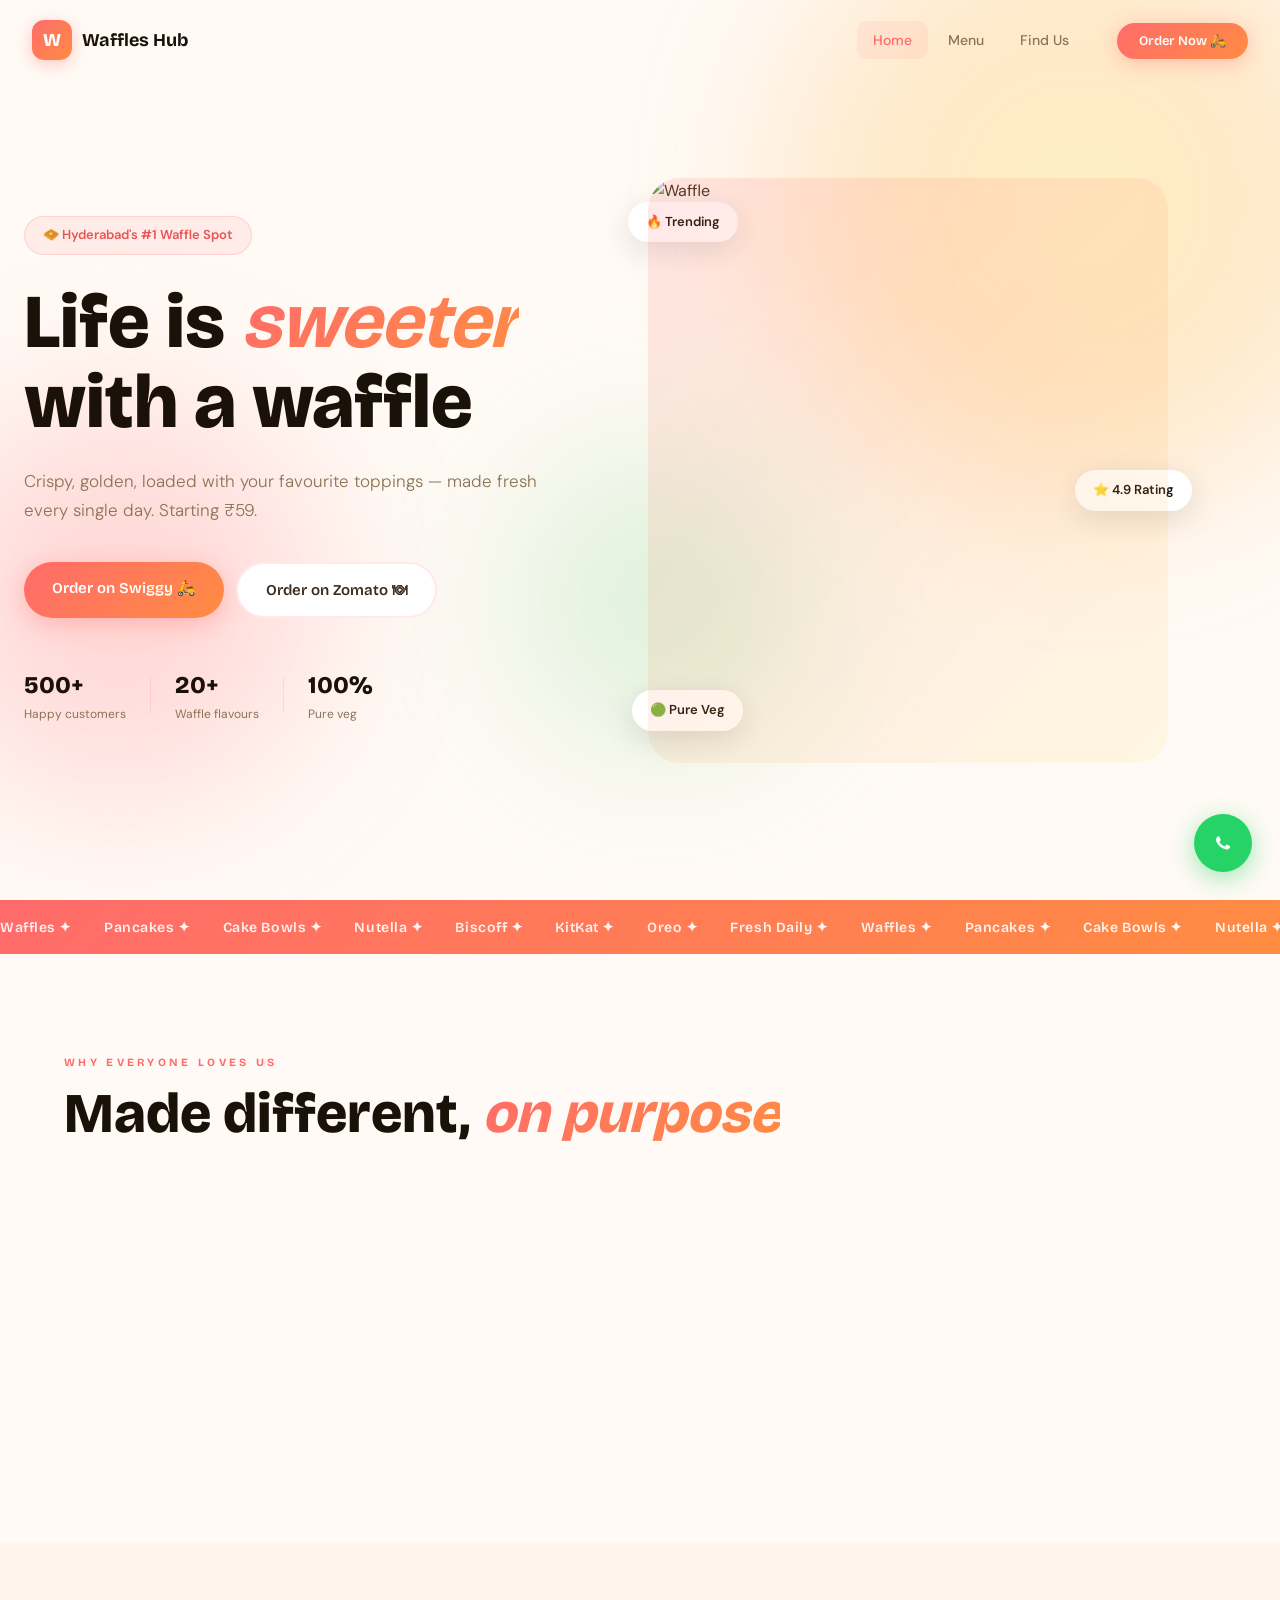
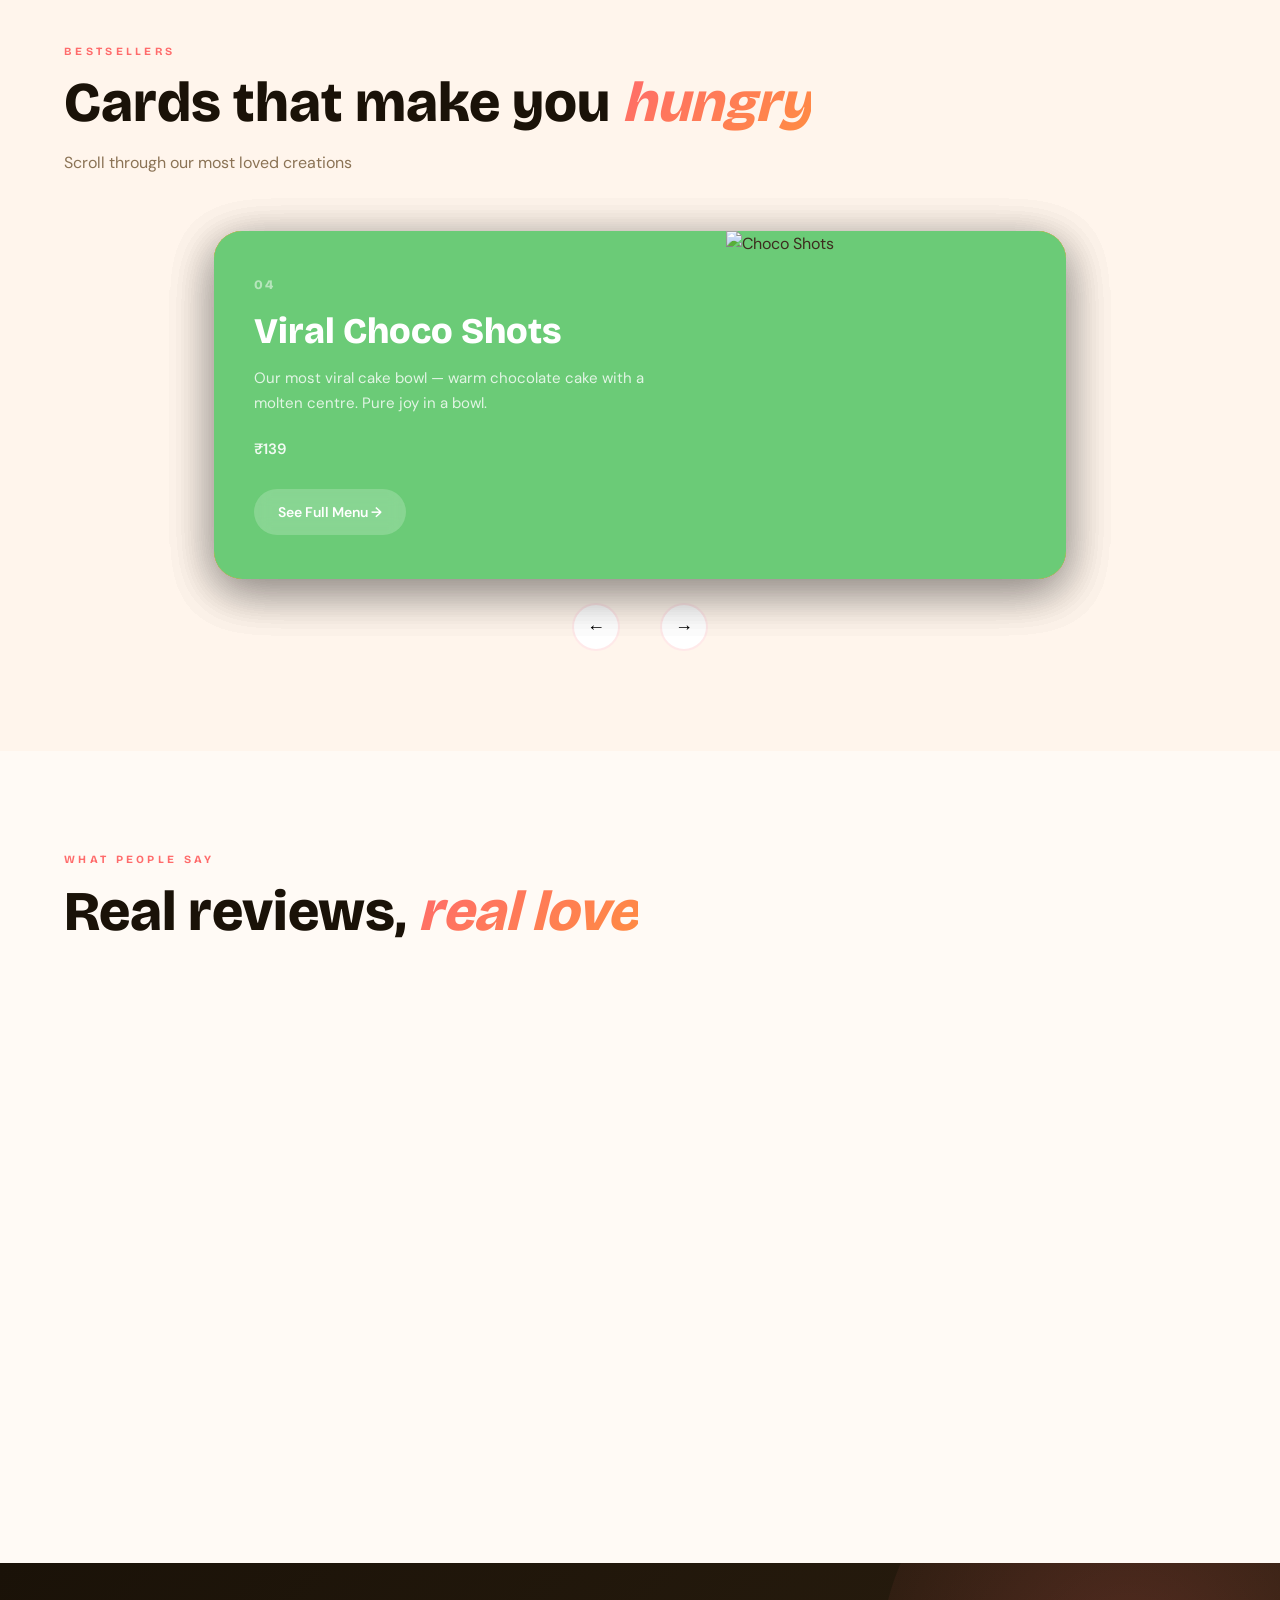
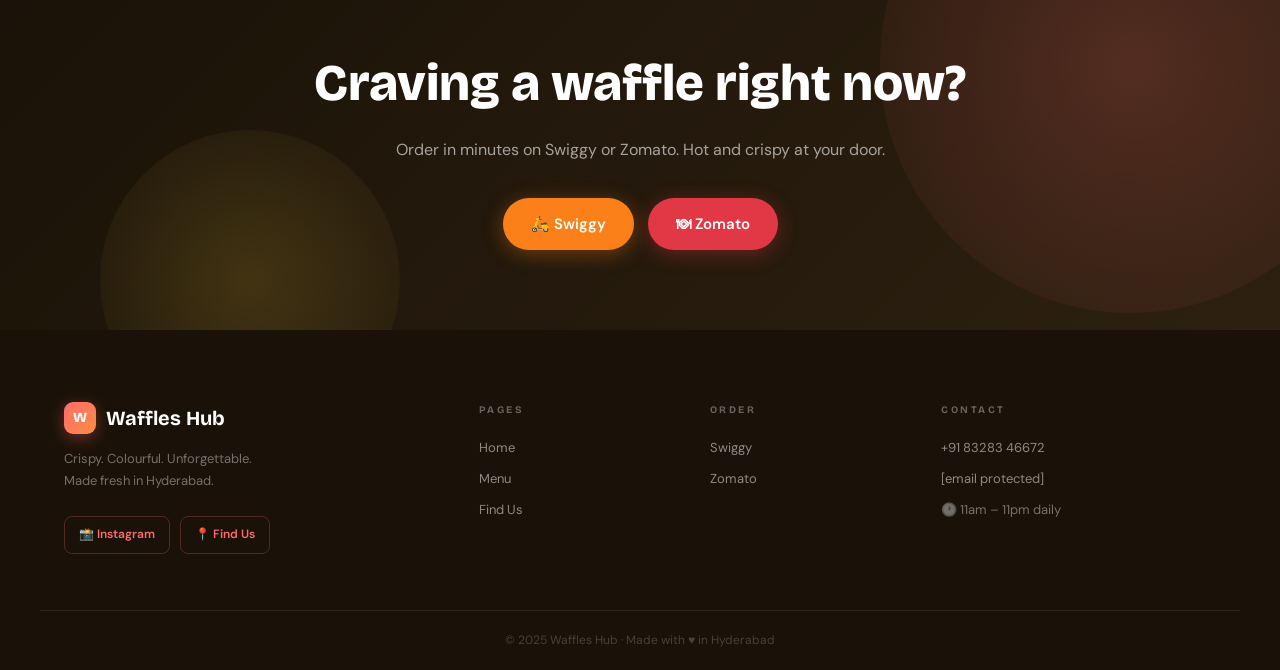
==== commit e4aeaf0e: "revamp 2.o" ====
--- a/index.html
+++ b/index.html
@@ -5,7 +5,8 @@
   <meta name="viewport" content="width=device-width, initial-scale=1.0">
   <title>Waffles Hub — Hyderabad's Favourite</title>
   <link rel="preconnect" href="https://fonts.googleapis.com">
-  <link href="https://fonts.googleapis.com/css2?family=Syne:wght@400;600;700;800&family=DM+Sans:ital,wght@0,300;0,400;0,500;1,300&display=swap" rel="stylesheet">
+  <link href="https://fonts.googleapis.com/css2?family=Clash+Display:wght@400;500;600;700&family=Playfair+Display:ital,wght@0,700;0,800;1,700&family=Plus+Jakarta+Sans:wght@300;400;500;600&display=swap" rel="stylesheet">
+  <link href="https://fonts.googleapis.com/css2?family=Bricolage+Grotesque:wght@400;500;600;700;800&family=DM+Sans:ital,wght@0,300;0,400;0,500;1,300&display=swap" rel="stylesheet">
   <link rel="stylesheet" href="style.css">
 </head>
 <body class="page-home">
@@ -265,7 +266,7 @@
     <div class="footer-col">
       <h5>Contact</h5>
       <a href="tel:8328346672">+91 83283 46672</a>
-      <a href="mailto:nagalinach@gmail.com">nagalinach@gmail.com</a>
+      <a href="/cdn-cgi/l/email-protection#036d6264626f6a6d62606b43646e626a6f2d606c6e"><span class="__cf_email__" data-cfemail="dcb2bdbbbdb0b5b2bdbfb49cbbb1bdb5b0f2bfb3b1">[email&#160;protected]</span></a>
       <p>🕐 11am – 11pm daily</p>
     </div>
   </div>
@@ -278,10 +279,4 @@
 <a href="https://wa.me/918328346672" target="_blank" class="wa-float">
   <svg width="28" height="28" viewBox="0 0 24 24" fill="white" xmlns="http://www.w3.org/2000/svg">
     <path d="M17.472 14.382c-.297-.149-1.758-.867-2.03-.967-.273-.099-.471-.148-.67.15-.197.297-.767.966-.94 1.164-.173.199-.347.223-.644.075-.297-.15-1.255-.463-2.39-1.475-.883-.788-1.48-1.761-1.653-2.059-.173-.297-.018-.458.13-.606.134-.133.298-.347.446-.52.149-.174.198-.298.298-.497.099-.198.05-.371-.025-.52-.075-.149-.669-1.612-.916-2.207-.242-.579-.487-.5-.669-.51-.173-.008-.371-.01-.57-.01-.198 0-.52.074-.792.372-.272.297-1.04 1.016-1.04 2.479 0 1.462 1.065 2.875 1.213 3.074.149.198 2.096 3.2 5.077 4.487.709.306 1.262.489 1.694.625.712.227 1.36.195 1.871.118.571-.085 1.758-.719 2.006-1.413.248-.694.248-1.289.173-1.413-.074-.124-.272-.198-.57-.347z"/>
-    <path d="M12 0C5.373 0 0 5.373 0 12c0 2.123.553 4.116 1.523 5.847L.057 23.882a.5.5 0 0 0 .611.611l6.037-1.466A11.945 11.945 0 0 0 12 24c6.627 0 12-5.373 12-12S18.627 0 12 0zm0 22c-1.907 0-3.693-.528-5.221-1.448l-.374-.222-3.878.942.96-3.878-.244-.386A9.96 9.96 0 0 1 2 12C2 6.477 6.477 2 12 2s10 4.477 10 10-4.477 10-10 10z"/>
-  </svg>
-</a>
-
-<script src="script.js"></script>
-</body>
-</html>+    <path d="M12 0C5.373 0 0 5.373 0 12c0 2.123.553 4.116 1.523 5.847L.057 23.882a.5.5 0 0 0 .611.611l6.037-1.466A11.945 11.945 0 0 0 12 24c6.627 0 12-5.373 12-12S18.627 0 12 0zm0 22c-1.907 0-3.693-.528-5.221-1.448l-.374-.222-3.878.942.96-3.878-.244-.386A9.96
--- a/style.css
+++ b/style.css
@@ -35,6 +35,10 @@
   line-height: 1.6;
 }
 
+h1,h2,h3,h4,h5,.nav-logo span,.logo-blob,.btn-order,.btn-primary,.btn-secondary,.mtab,.section-label,.page-hero-label,.hero-h1,.section-h2,.stack-left h3,.cta-inner h2,.menu-cat-label,.addons-box h3,.info-card h3,.footer-logo,.why-card h3,.mcard-back h4,.page-hero-content h1 {
+  font-family: 'Bricolage Grotesque', sans-serif !important;
+}
+
 .container { max-width: 1200px; margin: auto; padding: 0 24px; }
 
 /* ══ NAV ══ */
@@ -70,7 +74,7 @@
   background: linear-gradient(135deg, var(--coral), var(--orange));
   border-radius: 12px;
   display: flex; align-items: center; justify-content: center;
-  color: white; font-family: 'Syne', sans-serif;
+  color: white; font-family: 'Bricolage Grotesque', sans-serif;
   font-size: 18px; font-weight: 800;
   box-shadow: 0 4px 16px rgba(255,107,107,0.35);
   transition: transform 0.3s ease;
@@ -81,7 +85,7 @@
 .nav-logo:hover .logo-blob { transform: rotate(-6deg) scale(1.05); }
 
 .nav-logo span {
-  font-family: 'Syne', sans-serif; font-size: 18px; font-weight: 700;
+  font-family: 'Bricolage Grotesque', sans-serif; font-size: 18px; font-weight: 700;
   color: var(--dark);
 }
 
@@ -143,7 +147,7 @@
 .mob-menu.open { opacity: 1; pointer-events: all; }
 
 .mob-menu a {
-  font-family: 'Syne', sans-serif; font-size: 36px; font-weight: 700;
+  font-family: 'Bricolage Grotesque', sans-serif; font-size: 36px; font-weight: 700;
   color: var(--dark); text-decoration: none;
   padding: 8px 24px; border-radius: 16px;
   transition: all 0.25s ease;
@@ -216,7 +220,7 @@
 }
 
 .hero-h1 {
-  font-family: 'Syne', sans-serif;
+  font-family: 'Bricolage Grotesque', sans-serif;
   font-size: clamp(44px, 6vw, 76px);
   font-weight: 800; line-height: 1.05;
   color: var(--dark); margin-bottom: 24px;
@@ -269,7 +273,7 @@
 }
 
 .stat { display: flex; flex-direction: column; }
-.stat strong { font-family: 'Syne', sans-serif; font-size: 24px; font-weight: 800; color: var(--dark); }
+.stat strong { font-family: 'Bricolage Grotesque', sans-serif; font-size: 24px; font-weight: 800; color: var(--dark); }
 .stat span { font-size: 12px; color: var(--muted); font-weight: 400; }
 .stat-div { width: 1px; height: 36px; background: var(--border); }
 
@@ -324,7 +328,7 @@
 }
 
 .marquee-inner span {
-  font-family: 'Syne', sans-serif; font-size: 14px; font-weight: 600;
+  font-family: 'Bricolage Grotesque', sans-serif; font-size: 14px; font-weight: 600;
   color: rgba(255,255,255,0.9); letter-spacing: 0.04em;
 }
 
@@ -338,7 +342,7 @@
   margin-bottom: 12px;
 }
 .section-h2 {
-  font-family: 'Syne', sans-serif; font-size: clamp(32px,4.5vw,56px);
+  font-family: 'Bricolage Grotesque', sans-serif; font-size: clamp(32px,4.5vw,56px);
   font-weight: 800; color: var(--dark); margin-bottom: 16px; line-height: 1.1;
 }
 .section-h2 em {
@@ -365,7 +369,7 @@
 }
 
 .why-icon { font-size: 36px; margin-bottom: 16px; }
-.why-card h3 { font-family: 'Syne', sans-serif; font-size: 18px; font-weight: 700; color: var(--dark); margin-bottom: 10px; }
+.why-card h3 { font-family: 'Bricolage Grotesque', sans-serif; font-size: 18px; font-weight: 700; color: var(--dark); margin-bottom: 10px; }
 .why-card p { font-size: 14px; color: var(--muted); line-height: 1.7; }
 
 /* ══ STACKING CARDS ══ */
@@ -417,13 +421,13 @@
 }
 
 .stack-num {
-  font-family: 'Syne', sans-serif; font-size: 13px; font-weight: 800;
+  font-family: 'Bricolage Grotesque', sans-serif; font-size: 13px; font-weight: 800;
   color: rgba(255,255,255,0.5); letter-spacing: 0.15em;
   margin-bottom: 16px; display: block;
 }
 
 .stack-left h3 {
-  font-family: 'Syne', sans-serif; font-size: 36px; font-weight: 800;
+  font-family: 'Bricolage Grotesque', sans-serif; font-size: 36px; font-weight: 800;
   color: white; margin-bottom: 14px; line-height: 1.1;
 }
 
@@ -501,7 +505,7 @@
 .rev-card::before {
   content: '"'; position: absolute;
   top: -20px; right: 24px;
-  font-family: 'Syne', sans-serif; font-size: 140px; font-weight: 800;
+  font-family: 'Bricolage Grotesque', sans-serif; font-size: 140px; font-weight: 800;
   color: rgba(255,107,107,0.06); line-height: 1;
   pointer-events: none;
 }
@@ -519,7 +523,7 @@
 .rev-author { display: flex; align-items: center; gap: 12px; }
 .rev-av {
   width: 40px; height: 40px; border-radius: 50%;
-  color: white; font-family: 'Syne', sans-serif;
+  color: white; font-family: 'Bricolage Grotesque', sans-serif;
   font-size: 16px; font-weight: 800;
   display: flex; align-items: center; justify-content: center;
   flex-shrink: 0;
@@ -551,7 +555,7 @@
 }
 
 .cta-inner h2 {
-  font-family: 'Syne', sans-serif; font-size: clamp(28px,4vw,52px); font-weight: 800;
+  font-family: 'Bricolage Grotesque', sans-serif; font-size: clamp(28px,4vw,52px); font-weight: 800;
   color: white; margin-bottom: 12px;
 }
 
@@ -592,7 +596,7 @@
 
 .footer-logo {
   display: flex; align-items: center; gap: 10px;
-  font-family: 'Syne', sans-serif; font-size: 20px; font-weight: 700;
+  font-family: 'Bricolage Grotesque', sans-serif; font-size: 20px; font-weight: 700;
   color: white; margin-bottom: 14px;
 }
 
@@ -657,7 +661,7 @@
 .page-hero-content { position: relative; z-index: 1; max-width: 680px; margin: auto; }
 
 .page-hero-content h1 {
-  font-family: 'Syne', sans-serif; font-size: clamp(40px,5.5vw,68px);
+  font-family: 'Bricolage Grotesque', sans-serif; font-size: clamp(40px,5.5vw,68px);
   font-weight: 800; color: var(--dark); line-height: 1.1; margin-bottom: 18px;
 }
 
@@ -694,7 +698,7 @@
 @keyframes tabIn { from{opacity:0;transform:translateY(16px)} to{opacity:1;transform:translateY(0)} }
 
 .menu-cat-label {
-  font-family: 'Syne', sans-serif; font-size: 22px; font-weight: 800;
+  font-family: 'Bricolage Grotesque', sans-serif; font-size: 22px; font-weight: 800;
   color: var(--dark); margin-bottom: 28px; display: flex; align-items: center; gap: 10px;
 }
 
@@ -704,36 +708,95 @@
   display: grid; grid-template-columns: repeat(5,1fr); gap: 16px; margin-bottom: 32px;
 }
 
+/* ══ 3D FLIP CARDS ══ */
 .mcard {
-  background: white; border-radius: var(--radius-sm);
-  overflow: hidden; position: relative;
-  border: 1.5px solid rgba(255,107,107,0.08);
-  transition: transform 0.3s cubic-bezier(0.16,1,0.3,1), box-shadow 0.3s ease;
-}
-
-.mcard:hover { transform: translateY(-6px); box-shadow: 0 16px 40px rgba(255,107,107,0.15); }
+  position: relative;
+  perspective: 1000px;
+  border-radius: var(--radius-sm);
+  height: 260px;
+  cursor: pointer;
+}
+
+.mcard.hot { z-index: 1; }
 
 .hot-tag {
-  position: absolute; top: 10px; right: 10px; z-index: 2;
+  position: absolute; top: 10px; right: 10px; z-index: 20;
   background: white; color: var(--dark);
   font-size: 10px; font-weight: 700;
   padding: 4px 10px; border-radius: 50px;
-  box-shadow: 0 2px 12px rgba(0,0,0,0.1);
-}
-
-.mcard-top {
-  height: 100px;
-  display: flex; align-items: center; justify-content: center;
-}
-
-.mcard-emoji { font-size: 36px; }
-
-.mcard-body { padding: 14px 16px; }
-.mcard-body h4 { font-family: 'Syne', sans-serif; font-size: 14px; font-weight: 700; color: var(--dark); margin-bottom: 8px; line-height: 1.3; }
+  box-shadow: 0 2px 12px rgba(0,0,0,0.15);
+  font-family: 'Bricolage Grotesque', sans-serif;
+}
+
+.mcard-inner {
+  position: relative; width: 100%; height: 100%;
+  transform-style: preserve-3d;
+  transition: transform 0.65s cubic-bezier(0.16, 1, 0.3, 1);
+  border-radius: var(--radius-sm);
+}
+
+.mcard:hover .mcard-inner {
+  transform: rotateY(180deg);
+}
+
+.mcard-front, .mcard-back {
+  position: absolute; inset: 0;
+  border-radius: var(--radius-sm);
+  backface-visibility: hidden;
+  -webkit-backface-visibility: hidden;
+  overflow: hidden;
+}
+
+.mcard-front {
+  display: flex; flex-direction: column;
+  justify-content: flex-end;
+}
+
+.mcard-front img {
+  position: absolute; inset: 0;
+  width: 100%; height: 100%; object-fit: cover;
+  transition: transform 0.6s ease;
+}
+
+.mcard:hover .mcard-front img { transform: scale(1.06); }
+
+.mcard-front-info {
+  position: relative; z-index: 2;
+  background: linear-gradient(to top, rgba(0,0,0,0.75) 0%, transparent 100%);
+  padding: 14px 14px 16px;
+  display: flex; flex-direction: column; gap: 2px;
+}
+
+.mcard-front-info .mcard-emoji { font-size: 20px; }
+
+.mcard-front-info h4 {
+  font-size: 13px; font-weight: 700;
+  color: white; line-height: 1.25;
+  font-family: 'Bricolage Grotesque', sans-serif !important;
+}
+
+.mcard-back {
+  transform: rotateY(180deg);
+  display: flex; flex-direction: column;
+  justify-content: center; align-items: flex-start;
+  padding: 20px 18px; gap: 10px;
+  box-shadow: 0 20px 48px rgba(0,0,0,0.25);
+}
+
+.mcard-back h4 {
+  font-size: 15px; font-weight: 800;
+  color: white; line-height: 1.2;
+  font-family: 'Bricolage Grotesque', sans-serif !important;
+}
+
+.mcard-back p {
+  font-size: 12px; color: rgba(255,255,255,0.82);
+  line-height: 1.6; flex: 1;
+}
 
 .mcard-prices { display: flex; gap: 8px; flex-wrap: wrap; }
-.mcard-prices span { font-size: 12px; color: var(--muted); }
-.mcard-prices strong { color: var(--coral); font-weight: 700; }
+.mcard-prices span { font-size: 12px; color: rgba(255,255,255,0.7); }
+.mcard-prices strong { color: white; font-weight: 800; font-size: 15px; }
 
 .veg-note {
   font-size: 13px; color: var(--muted); text-align: center; margin-top: 8px;
@@ -746,7 +809,7 @@
   margin-top: 32px;
 }
 
-.addons-box h3 { font-family: 'Syne', sans-serif; font-size: 20px; font-weight: 800; color: var(--dark); margin-bottom: 20px; }
+.addons-box h3 { font-family: 'Bricolage Grotesque', sans-serif; font-size: 20px; font-weight: 800; color: var(--dark); margin-bottom: 20px; }
 
 .addons-grid { display: flex; gap: 10px; flex-wrap: wrap; }
 
@@ -779,7 +842,7 @@
 .info-card:hover { transform: translateY(-4px); box-shadow: 0 12px 32px rgba(255,107,107,0.1); }
 
 .info-icon { font-size: 28px; margin-bottom: 10px; display: block; }
-.info-card h3 { font-family: 'Syne', sans-serif; font-size: 16px; font-weight: 700; color: var(--dark); margin-bottom: 8px; }
+.info-card h3 { font-family: 'Bricolage Grotesque', sans-serif; font-size: 16px; font-weight: 700; color: var(--dark); margin-bottom: 8px; }
 .info-card p { font-size: 14px; color: var(--muted); }
 
 .info-link {
@@ -789,7 +852,7 @@
 }
 
 .info-link:hover { color: var(--coral-dark); }
-.info-link.big { font-size: 20px; font-family: 'Syne', sans-serif; display: block; }
+.info-link.big { font-size: 20px; font-family: 'Bricolage Grotesque', sans-serif; display: block; }
 .info-link.whatsapp-link { color: #25d366; }
 .info-link.insta-link { color: #e1306c; }
 
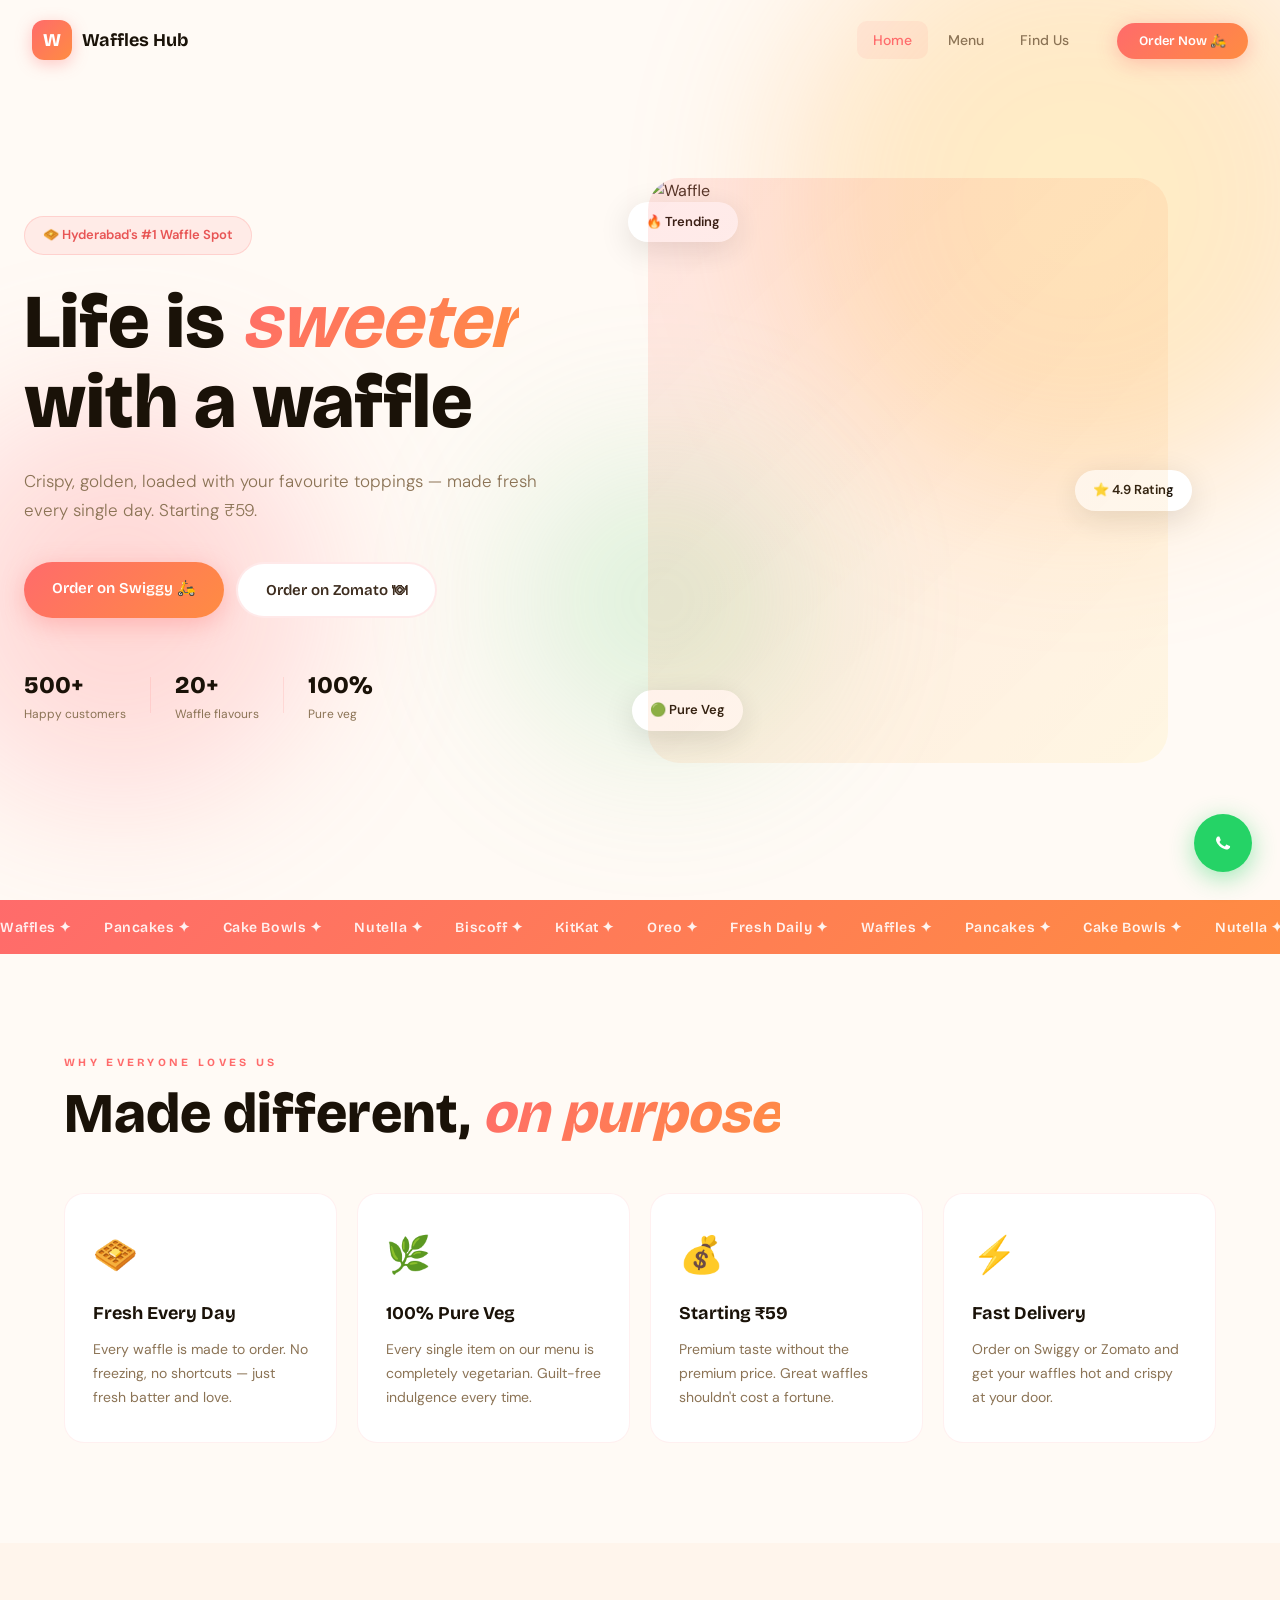
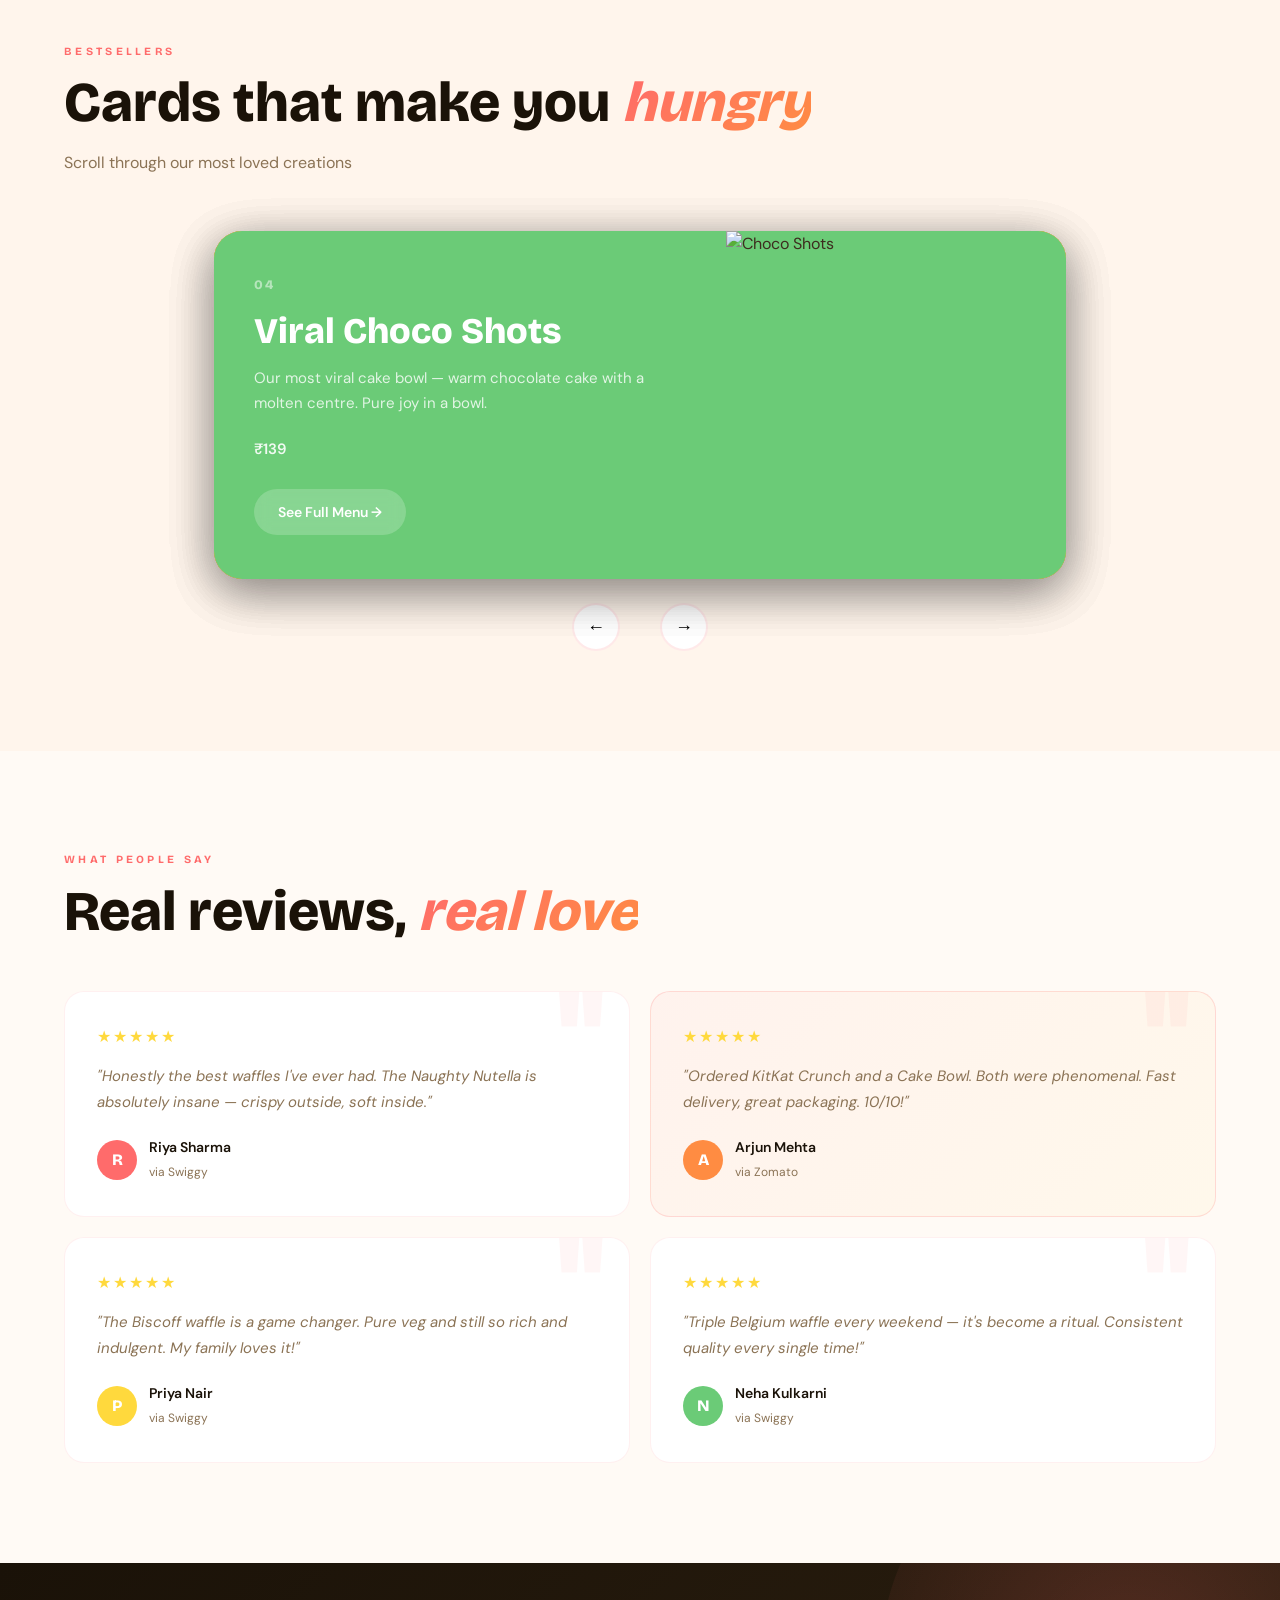
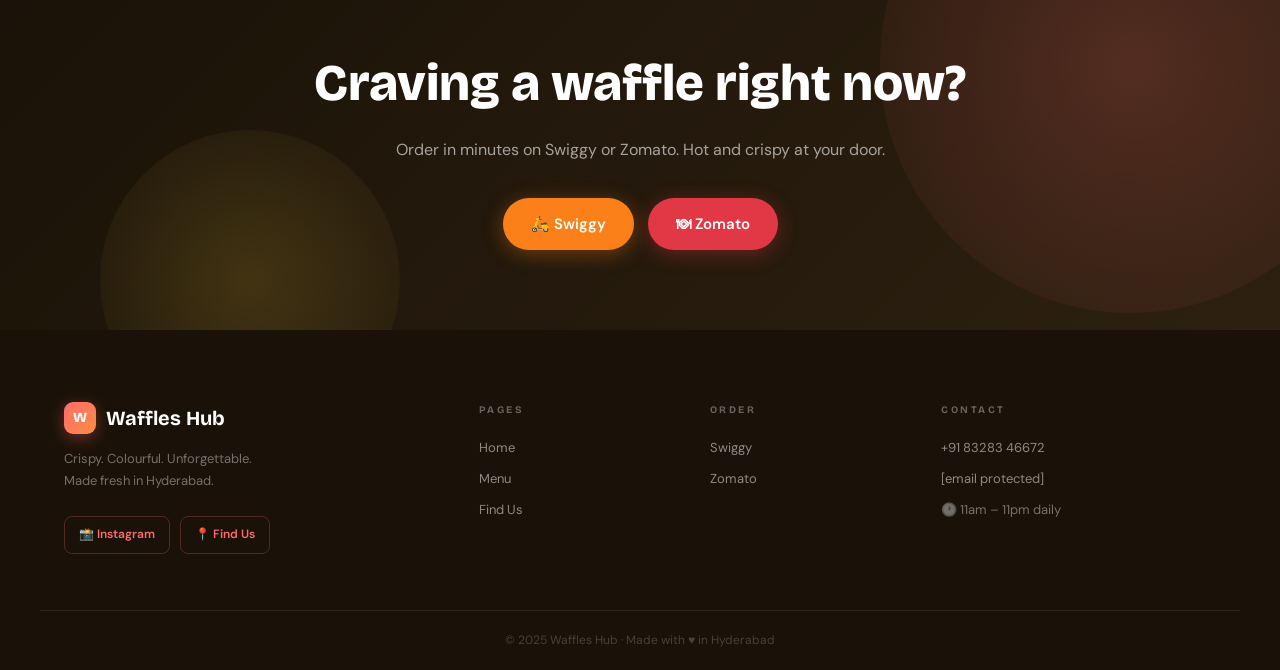
==== commit f1b48468: "updated zomatao in the pages" ====
--- a/index.html
+++ b/index.html
@@ -53,7 +53,7 @@
     <p class="hero-p">Crispy, golden, loaded with your favourite toppings — made fresh every single day. Starting ₹59.</p>
     <div class="hero-btns">
       <a href="https://www.swiggy.com/direct/brand/342209?source=swiggy-direct&subSource=generic" target="_blank" class="btn-primary">Order on Swiggy 🛵</a>
-      <a href="https://zoma.to/r/21870939" target="_blank" class="btn-secondary">Order on Zomato 🍽</a>
+      <a href="https://zomato.onelink.me/xqzv/fg4v4ycm" target="_blank" class="btn-secondary">Order on Zomato 🍽</a>
     </div>
     <div class="hero-stats">
       <div class="stat"><strong>500+</strong><span>Happy customers</span></div>
@@ -236,7 +236,7 @@
     <p>Order in minutes on Swiggy or Zomato. Hot and crispy at your door.</p>
     <div class="cta-btns">
       <a href="https://www.swiggy.com/direct/brand/342209?source=swiggy-direct&subSource=generic" target="_blank" class="btn-swiggy">🛵 Swiggy</a>
-      <a href="https://zoma.to/r/21870939" target="_blank" class="btn-zomato">🍽 Zomato</a>
+      <a href="https://zomato.onelink.me/xqzv/fg4v4ycm" target="_blank" class="btn-zomato">🍽 Zomato</a>
     </div>
   </div>
 </section>
@@ -261,7 +261,7 @@
     <div class="footer-col">
       <h5>Order</h5>
       <a href="https://www.swiggy.com/direct/brand/342209?source=swiggy-direct&subSource=generic" target="_blank">Swiggy</a>
-      <a href="https://zoma.to/r/21870939" target="_blank">Zomato</a>
+      <a href="https://zomato.onelink.me/xqzv/fg4v4ycm" target="_blank">Zomato</a>
     </div>
     <div class="footer-col">
       <h5>Contact</h5>
--- a/style.css
+++ b/style.css
@@ -898,12 +898,9 @@
 @keyframes fadeUp { from{opacity:0;transform:translateY(28px)} to{opacity:1;transform:translateY(0)} }
 
 .reveal-card {
-  opacity: 0; transform: translateY(32px);
+  opacity: 1;
+  transform: translateY(0);
   transition: opacity 0.7s cubic-bezier(0.16,1,0.3,1), transform 0.7s cubic-bezier(0.16,1,0.3,1);
-}
-
-.reveal-card.visible {
-  opacity: 1; transform: translateY(0);
 }
 
 /* ══ RESPONSIVE ══ */
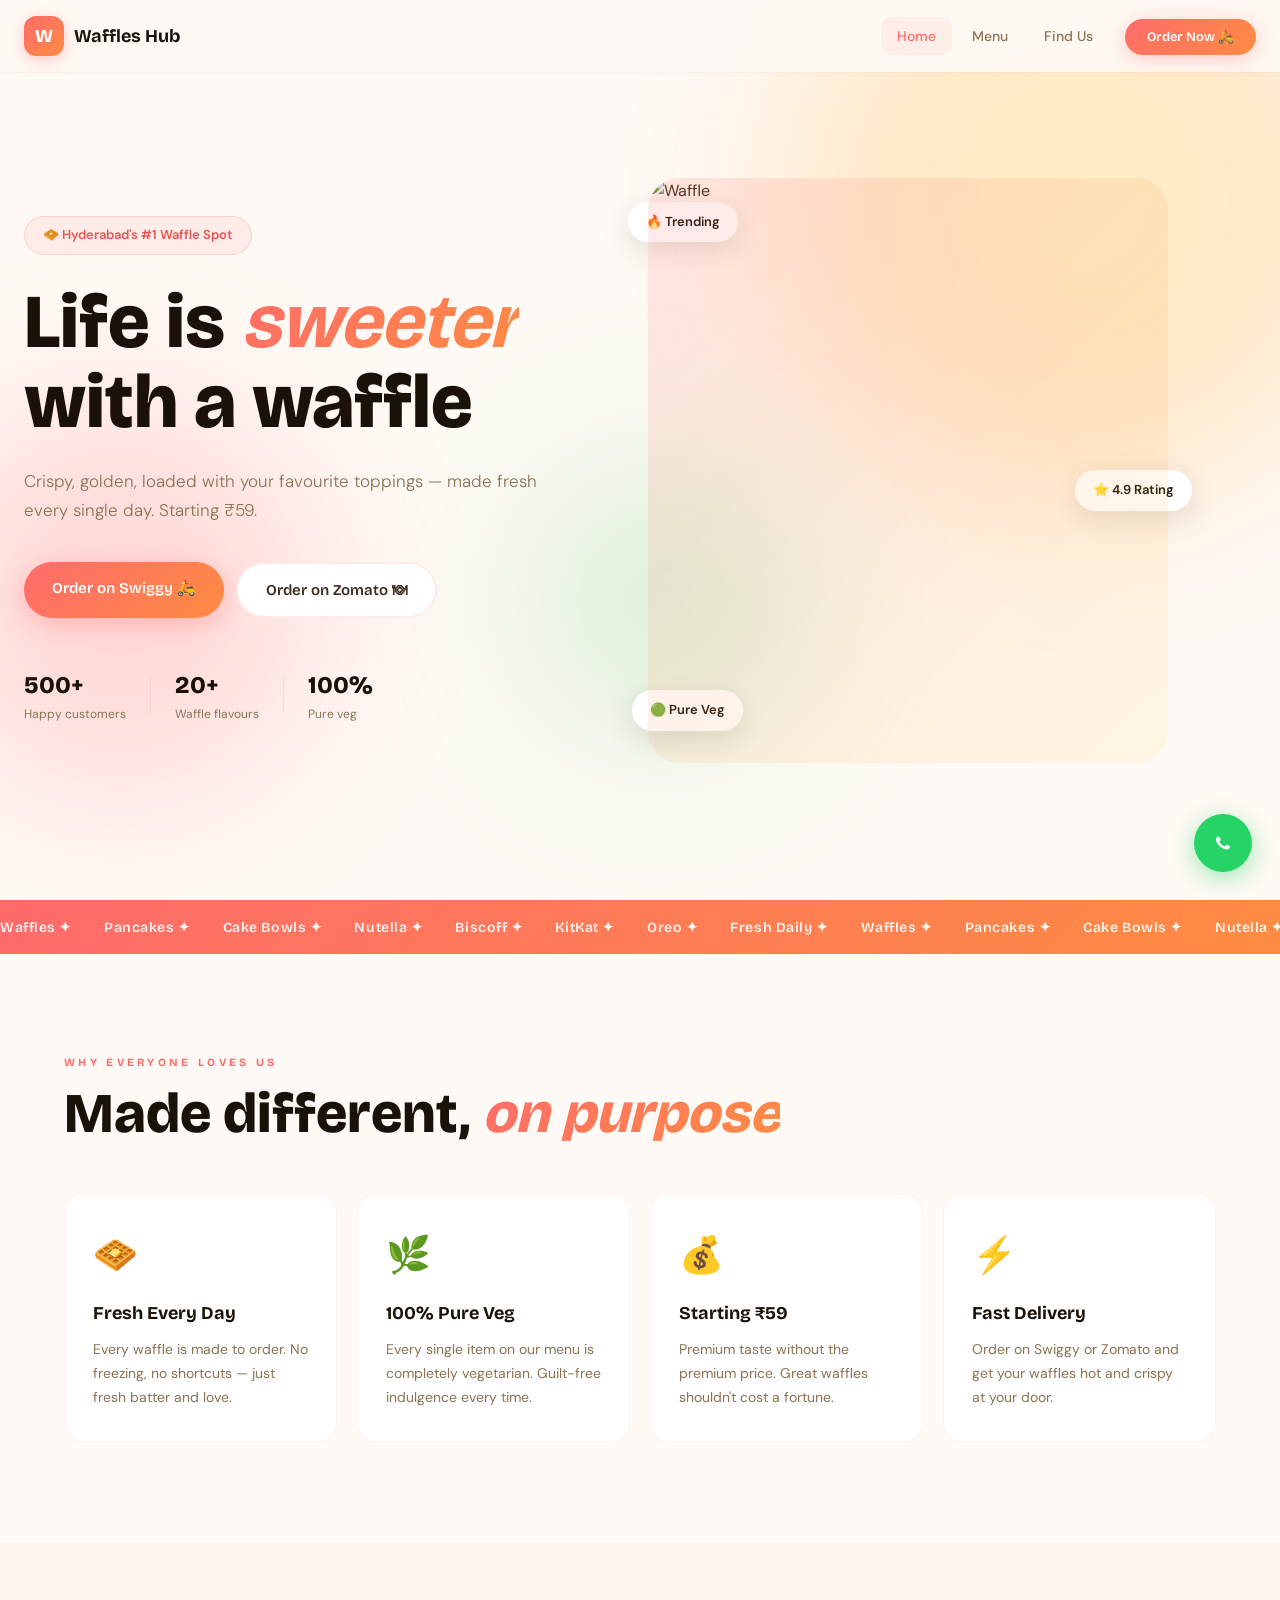
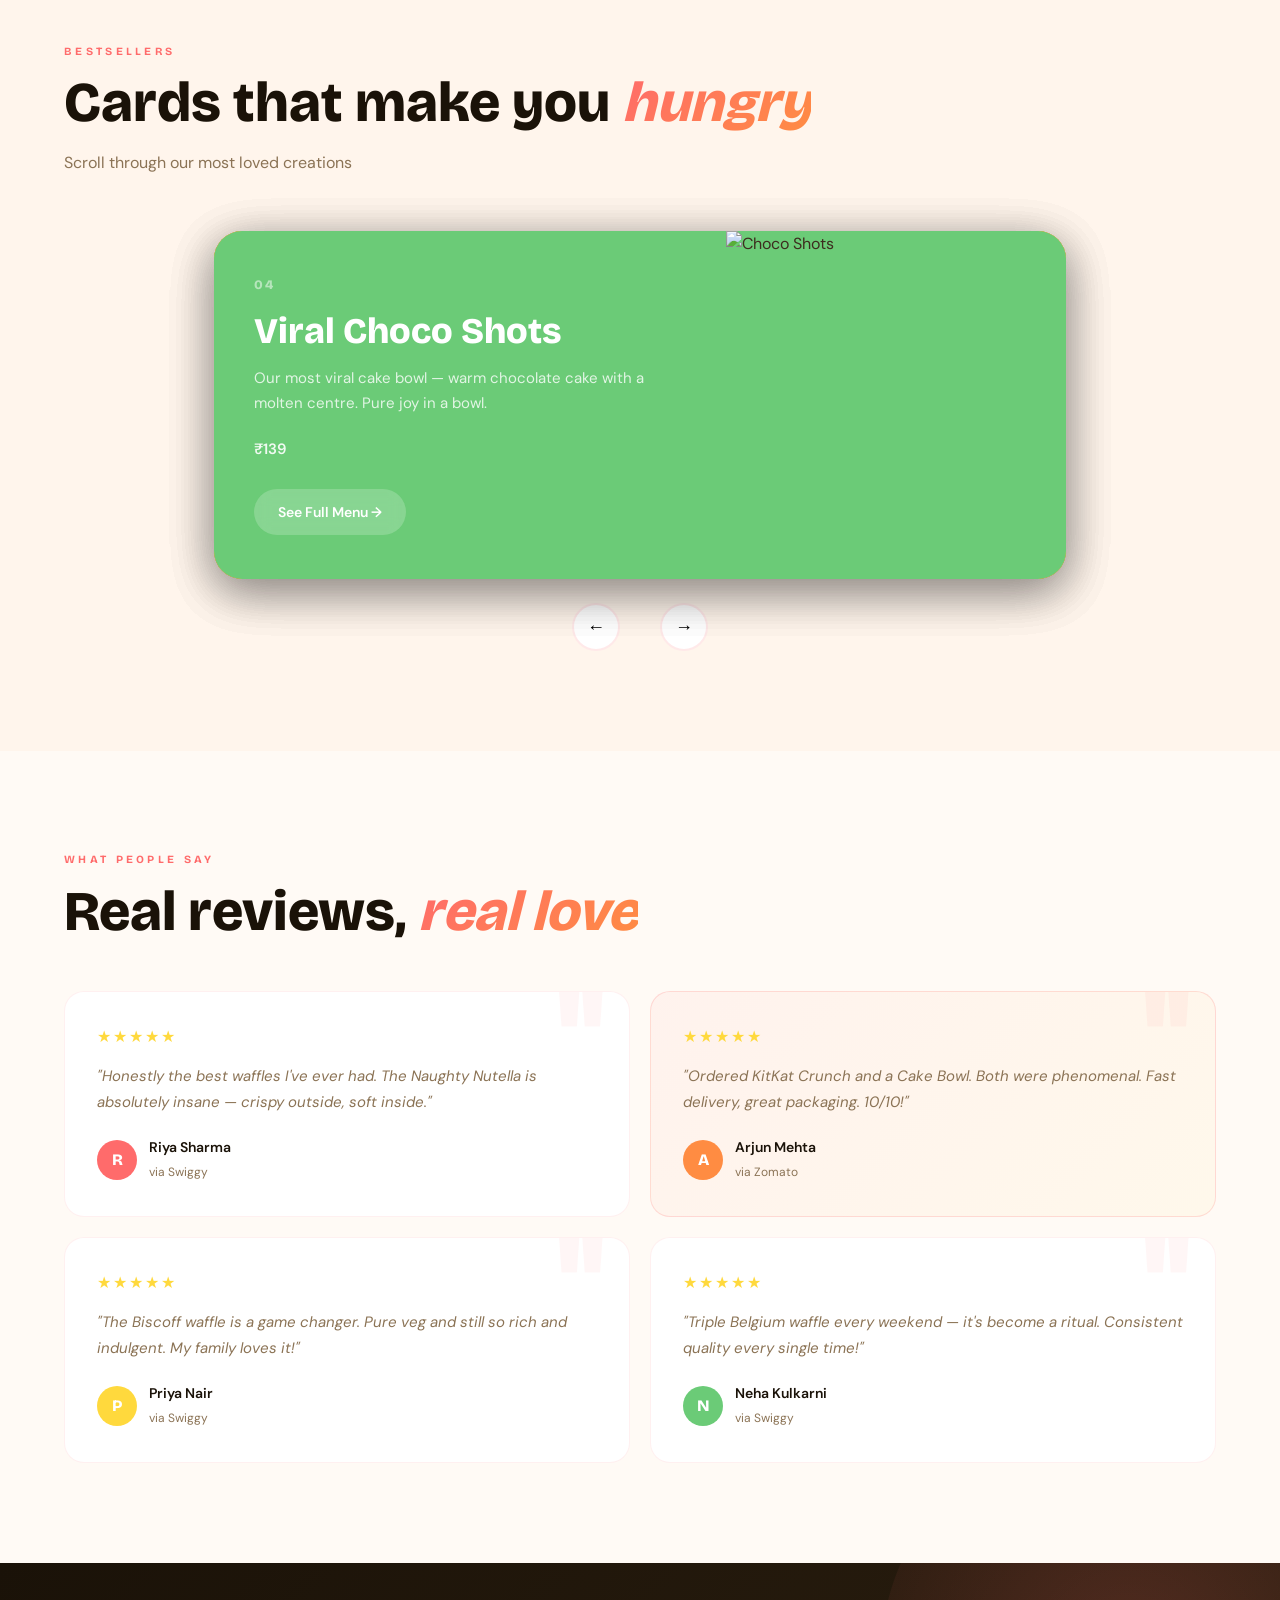
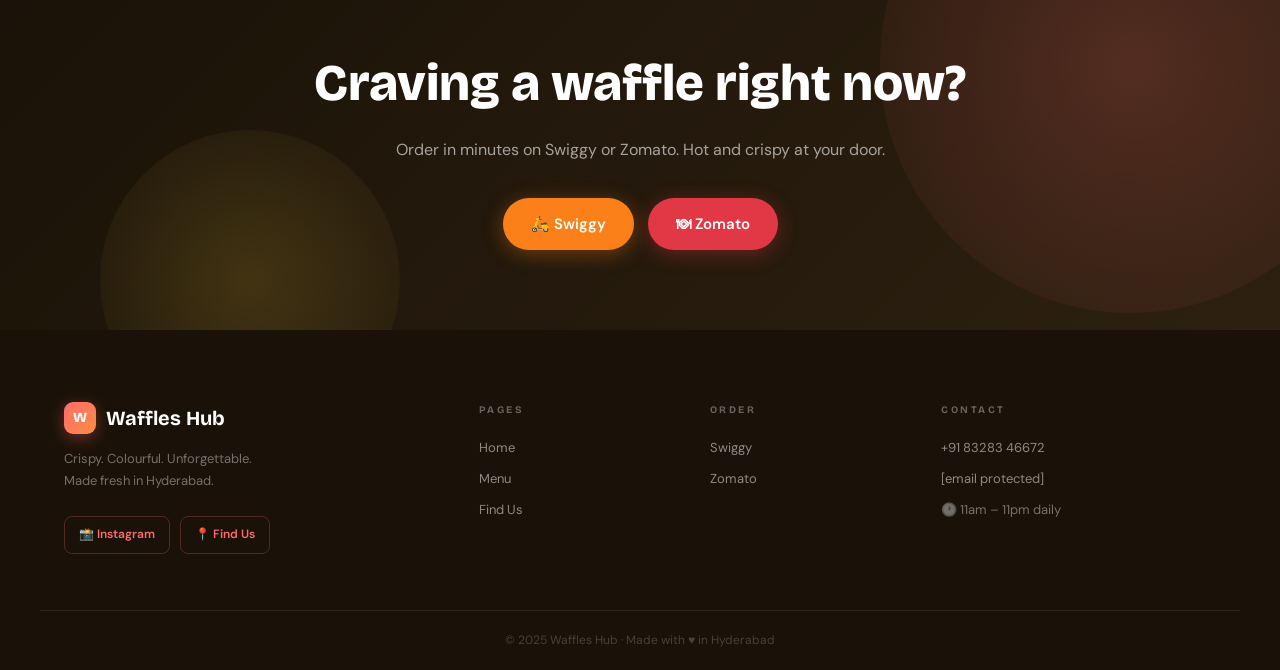
==== commit a713515d: "full length css index etc" ====
--- a/index.html
+++ b/index.html
@@ -53,7 +53,7 @@
     <p class="hero-p">Crispy, golden, loaded with your favourite toppings — made fresh every single day. Starting ₹59.</p>
     <div class="hero-btns">
       <a href="https://www.swiggy.com/direct/brand/342209?source=swiggy-direct&subSource=generic" target="_blank" class="btn-primary">Order on Swiggy 🛵</a>
-      <a href="https://zomato.onelink.me/xqzv/fg4v4ycm" target="_blank" class="btn-secondary">Order on Zomato 🍽</a>
+      <a href="https://zoma.to/r/21870939" target="_blank" class="btn-secondary">Order on Zomato 🍽</a>
     </div>
     <div class="hero-stats">
       <div class="stat"><strong>500+</strong><span>Happy customers</span></div>
@@ -236,7 +236,7 @@
     <p>Order in minutes on Swiggy or Zomato. Hot and crispy at your door.</p>
     <div class="cta-btns">
       <a href="https://www.swiggy.com/direct/brand/342209?source=swiggy-direct&subSource=generic" target="_blank" class="btn-swiggy">🛵 Swiggy</a>
-      <a href="https://zomato.onelink.me/xqzv/fg4v4ycm" target="_blank" class="btn-zomato">🍽 Zomato</a>
+      <a href="https://zoma.to/r/21870939" target="_blank" class="btn-zomato">🍽 Zomato</a>
     </div>
   </div>
 </section>
@@ -261,7 +261,7 @@
     <div class="footer-col">
       <h5>Order</h5>
       <a href="https://www.swiggy.com/direct/brand/342209?source=swiggy-direct&subSource=generic" target="_blank">Swiggy</a>
-      <a href="https://zomato.onelink.me/xqzv/fg4v4ycm" target="_blank">Zomato</a>
+      <a href="https://zoma.to/r/21870939" target="_blank">Zomato</a>
     </div>
     <div class="footer-col">
       <h5>Contact</h5>
--- a/style.css
+++ b/style.css
@@ -46,23 +46,33 @@
   position: fixed; top: 0; left: 0; right: 0;
   z-index: 1000;
   padding: 0;
+  background: rgba(255,250,245,0.95);
+  backdrop-filter: blur(20px);
+  -webkit-backdrop-filter: blur(20px);
+  box-shadow: 0 1px 0 rgba(255,107,107,0.08);
   transition: all 0.4s cubic-bezier(0.16,1,0.3,1);
 }
 
 .nav.scrolled {
-  background: rgba(255,250,245,0.92);
-  backdrop-filter: blur(20px);
+  background: rgba(255,250,245,0.98);
+  backdrop-filter: blur(24px);
   box-shadow: 0 2px 32px rgba(255,107,107,0.1);
 }
 
 .nav-inner {
   max-width: 1280px; margin: auto;
-  padding: 20px 32px;
-  display: flex; align-items: center; gap: 32px;
+  padding: 16px 24px;
+  display: flex; align-items: center; gap: 16px;
   transition: padding 0.4s ease;
 }
 
-.nav.scrolled .nav-inner { padding: 14px 32px; }
+.nav.scrolled .nav-inner { padding: 12px 24px; }
+
+/* Push links + actions to the right on desktop */
+.nav-links { margin-left: auto; }
+
+/* Burger always stays at far right */
+.burger { margin-left: auto; }
 
 .nav-logo {
   display: flex; align-items: center; gap: 10px;
@@ -90,7 +100,7 @@
 }
 
 .nav-links {
-  display: flex; gap: 4px; margin-left: auto;
+  display: flex; gap: 4px;
 }
 
 .nav-links a {
@@ -121,6 +131,7 @@
 .burger {
   display: none; flex-direction: column; gap: 5px;
   background: none; border: none; cursor: pointer; padding: 6px;
+  margin-left: auto;
 }
 
 .burger span {
@@ -906,11 +917,16 @@
 /* ══ RESPONSIVE ══ */
 @media (max-width: 1100px) {
   .menu-cards-grid { grid-template-columns: repeat(4,1fr); }
+  .nav-inner { padding: 16px 24px; }
 }
 
 @media (max-width: 900px) {
-  .hero { flex-direction: column; padding: 140px 24px 60px; gap: 40px; }
-  .hero-visual { max-width: 100%; }
+  .hero { flex-direction: column; padding: 120px 20px 60px; gap: 32px; text-align: center; }
+  .hero-content { max-width: 100%; }
+  .hero-visual { max-width: 100%; width: 100%; }
+  .hero-btns { justify-content: center; }
+  .hero-stats { justify-content: center; }
+  .float-tag { display: none; }
   .why-grid { grid-template-columns: repeat(2,1fr); }
   .reviews-grid { grid-template-columns: 1fr; }
   .footer-inner { grid-template-columns: 1fr 1fr; }
@@ -918,22 +934,106 @@
   .findus-map { position: static; }
   .stack-right { width: 220px; }
   .menu-cards-grid { grid-template-columns: repeat(3,1fr); }
+  .stack-section .container { padding: 0 20px; }
 }
 
 @media (max-width: 768px) {
+  /* NAV */
   .nav-links, .nav-actions { display: none; }
-  .burger { display: flex; }
+  .burger { display: flex; margin-left: auto; }
+  .nav-inner { padding: 14px 20px; gap: 0; }
+  .nav-logo span { font-size: 16px; }
+  .logo-blob { width: 36px; height: 36px; font-size: 16px; }
+
+  /* HERO */
+  .hero { padding: 100px 20px 48px; }
+  .hero-h1 { font-size: clamp(36px, 9vw, 52px); }
+  .hero-p { font-size: 15px; }
+  .hero-badge { font-size: 12px; }
+  .btn-primary, .btn-secondary { padding: 13px 24px; font-size: 14px; }
+
+  /* SECTIONS */
+  .why { padding: 64px 0; }
+  .why-grid { grid-template-columns: 1fr 1fr; gap: 14px; }
+  .why-card { padding: 22px 18px; }
+  .section-h2 { font-size: clamp(26px, 6vw, 40px); }
+
+  /* STACK CARDS */
+  .stack-section { padding: 64px 0; }
+  .stack-card-inner { flex-direction: column; }
+  .stack-right { width: 100%; height: 200px; }
+  .stack-left { padding: 28px 24px; }
+  .stack-left h3 { font-size: 26px; }
+  .stack-wrapper { min-height: 420px; }
+
+  /* MENU */
+  .menu-page { padding: 40px 0 60px; }
+  .menu-cards-grid { grid-template-columns: repeat(2,1fr); gap: 12px; }
+  .mcard { height: 220px; }
+  .menu-tabs { gap: 6px; }
+  .mtab { padding: 10px 18px; font-size: 13px; }
+
+  /* REVIEWS */
+  .reviews { padding: 64px 0; }
+  .reviews-grid { grid-template-columns: 1fr; gap: 14px; }
+  .rev-card { padding: 24px; }
+
+  /* FOOTER */
+  .footer-inner { grid-template-columns: 1fr; gap: 28px; }
+  .footer { padding: 48px 0 0; }
+
+  /* CTA */
+  .cta-banner { padding: 56px 0; }
+  .cta-inner h2 { font-size: clamp(24px, 6vw, 36px); }
+
+  /* PAGE HERO */
+  .page-hero { padding: 120px 20px 56px; }
+  .page-hero-content h1 { font-size: clamp(32px, 7vw, 48px); }
+
+  /* FIND US */
+  .findus-section { padding: 40px 0 60px; }
+  .map-wrap { height: 320px; }
+  .info-card { padding: 20px; }
+}
+
+@media (max-width: 480px) {
+  /* NAV */
+  .nav-inner { padding: 12px 16px; }
+  .logo-blob { width: 34px; height: 34px; font-size: 15px; border-radius: 10px; }
+  .nav-logo span { font-size: 15px; }
+
+  /* HERO */
+  .hero { padding: 90px 16px 40px; }
+  .hero-btns { flex-direction: column; align-items: stretch; }
+  .btn-primary, .btn-secondary { width: 100%; text-align: center; justify-content: center; display: flex; }
+  .hero-stats { gap: 12px; flex-wrap: wrap; justify-content: center; }
+  .hero-stats .stat strong { font-size: 20px; }
+
+  /* WHY */
   .why-grid { grid-template-columns: 1fr; }
-  .stack-card-inner { flex-direction: column; }
-  .stack-right { width: 100%; height: 180px; }
-  .menu-cards-grid { grid-template-columns: repeat(2,1fr); }
-  .footer-inner { grid-template-columns: 1fr; gap: 28px; }
-}
-
-@media (max-width: 480px) {
-  .hero-btns { flex-direction: column; }
-  .btn-primary, .btn-secondary { width: 100%; text-align: center; }
-  .menu-cards-grid { grid-template-columns: repeat(2,1fr); }
-  .hero-stats { gap: 14px; }
-  .hero-stats .stat strong { font-size: 20px; }
+  .why-card { padding: 20px; }
+
+  /* MENU CARDS */
+  .menu-cards-grid { grid-template-columns: repeat(2,1fr); gap: 10px; }
+  .mcard { height: 200px; }
+  .mcard-front-info h4 { font-size: 11px; }
+  .mcard-back h4 { font-size: 13px; }
+  .mcard-back p { font-size: 11px; }
+  .menu-tabs { flex-wrap: wrap; gap: 6px; }
+  .mtab { padding: 9px 14px; font-size: 12px; }
+
+  /* STACK */
+  .stack-left h3 { font-size: 22px; }
+  .stack-left p { font-size: 13px; }
+  .stack-wrapper { min-height: 460px; }
+
+  /* FOOTER */
+  .footer-bottom { flex-direction: column; gap: 4px; text-align: center; padding: 16px; }
+
+  /* ADDONS */
+  .addons-grid { gap: 8px; }
+  .addon-chip { padding: 8px 14px; font-size: 12px; }
+
+  /* CONTAINER */
+  .container { padding: 0 16px; }
 }
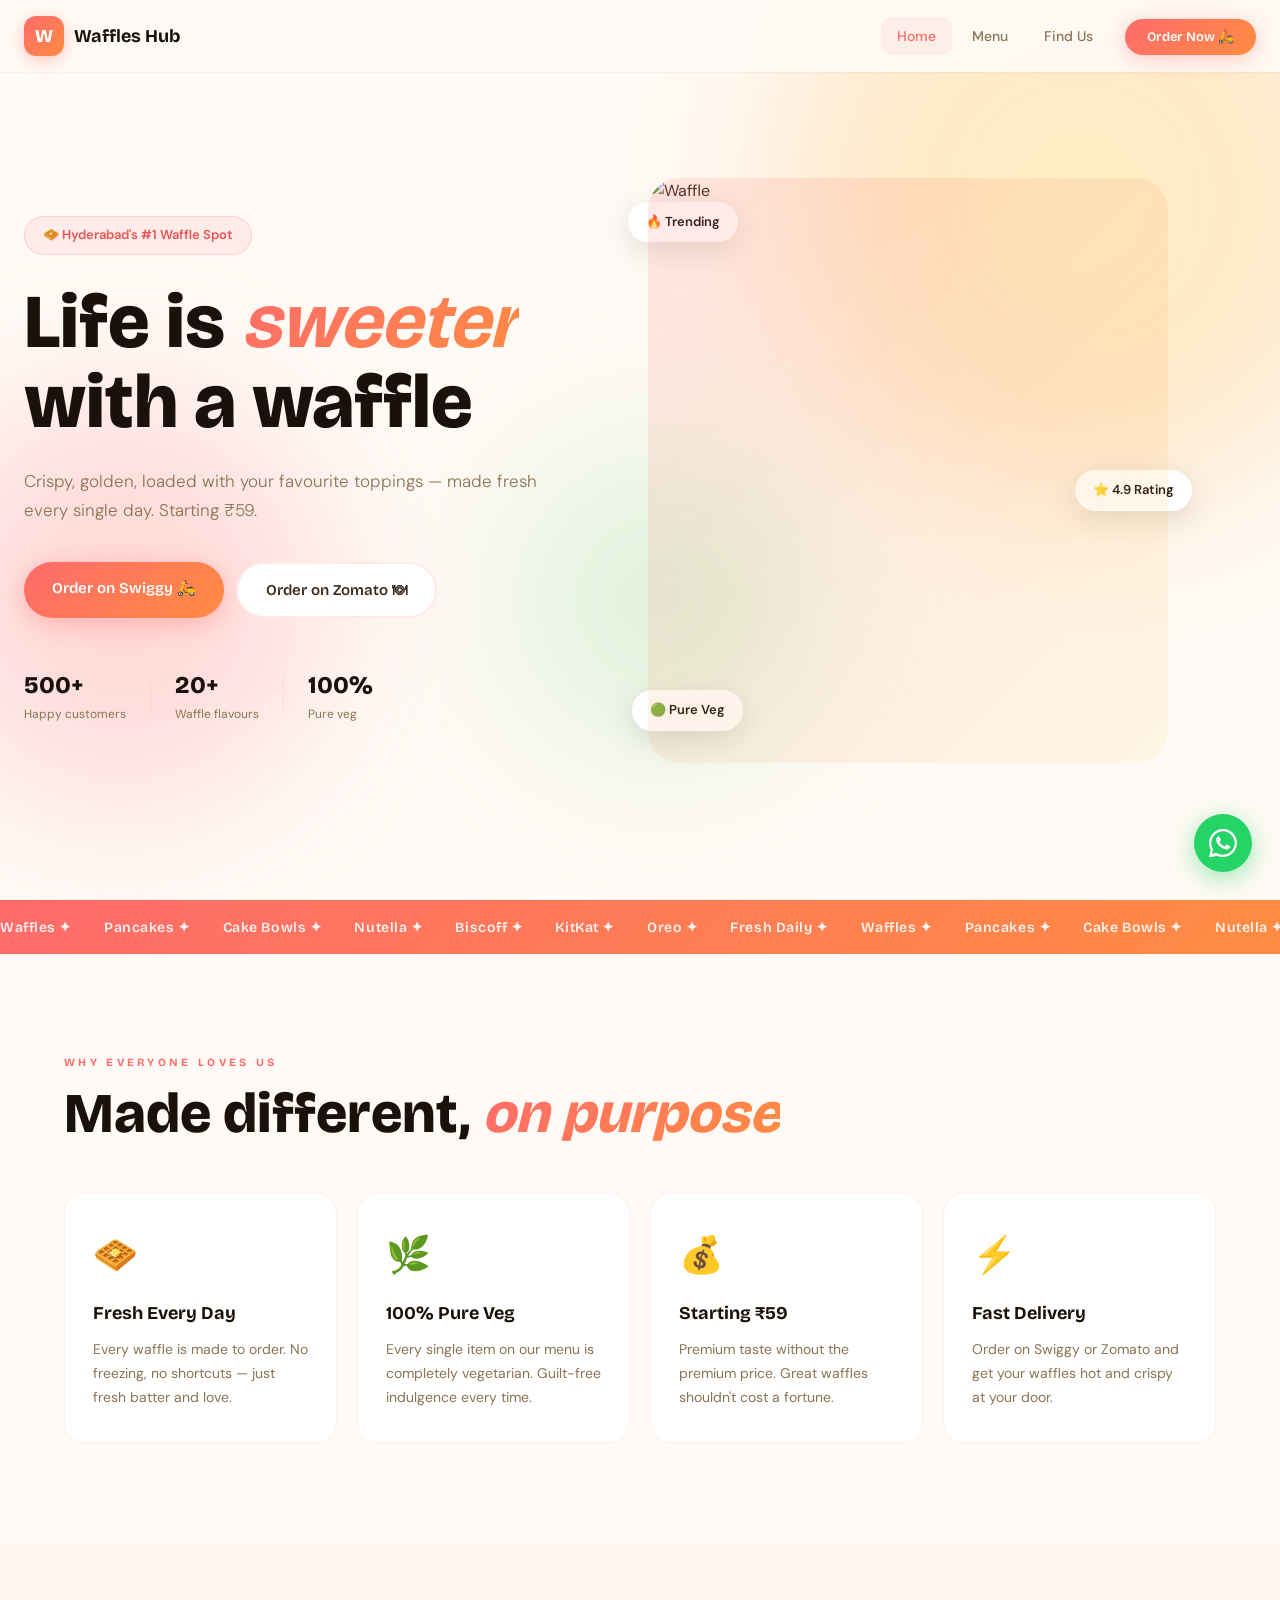
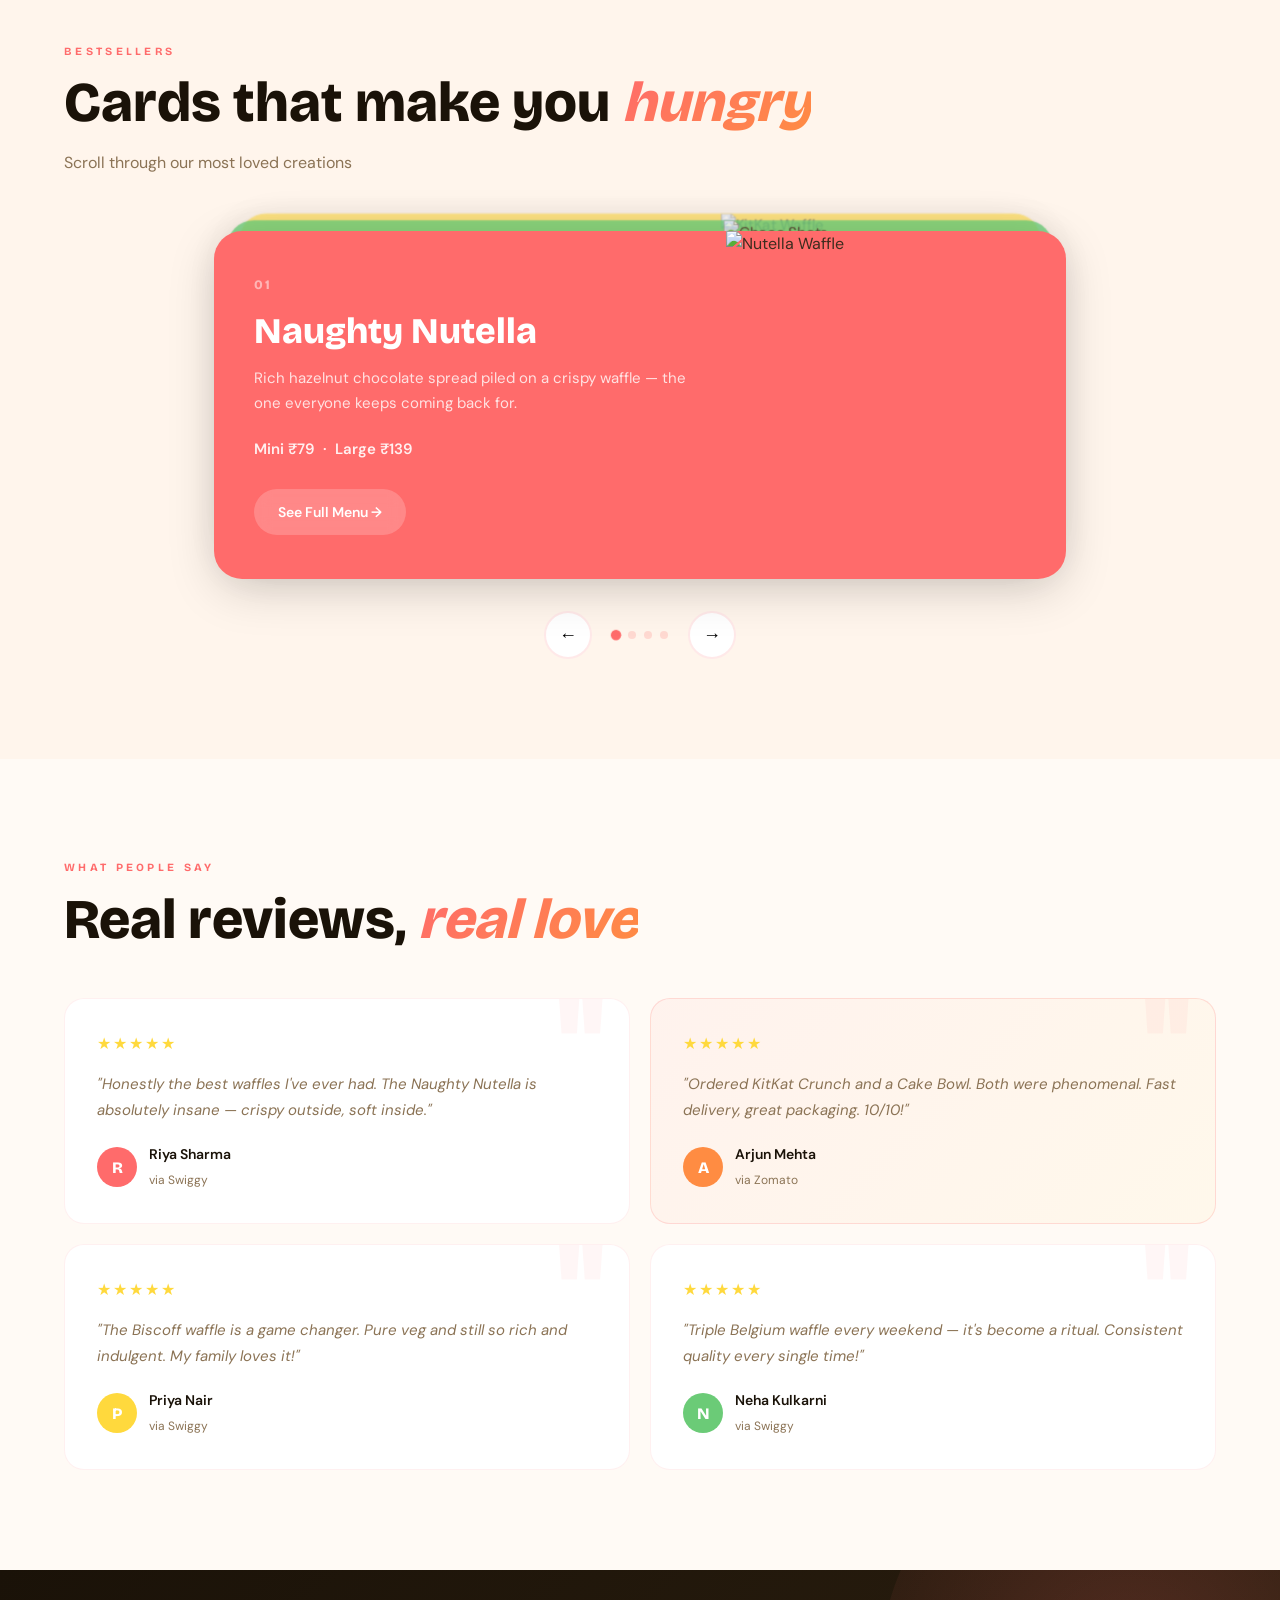
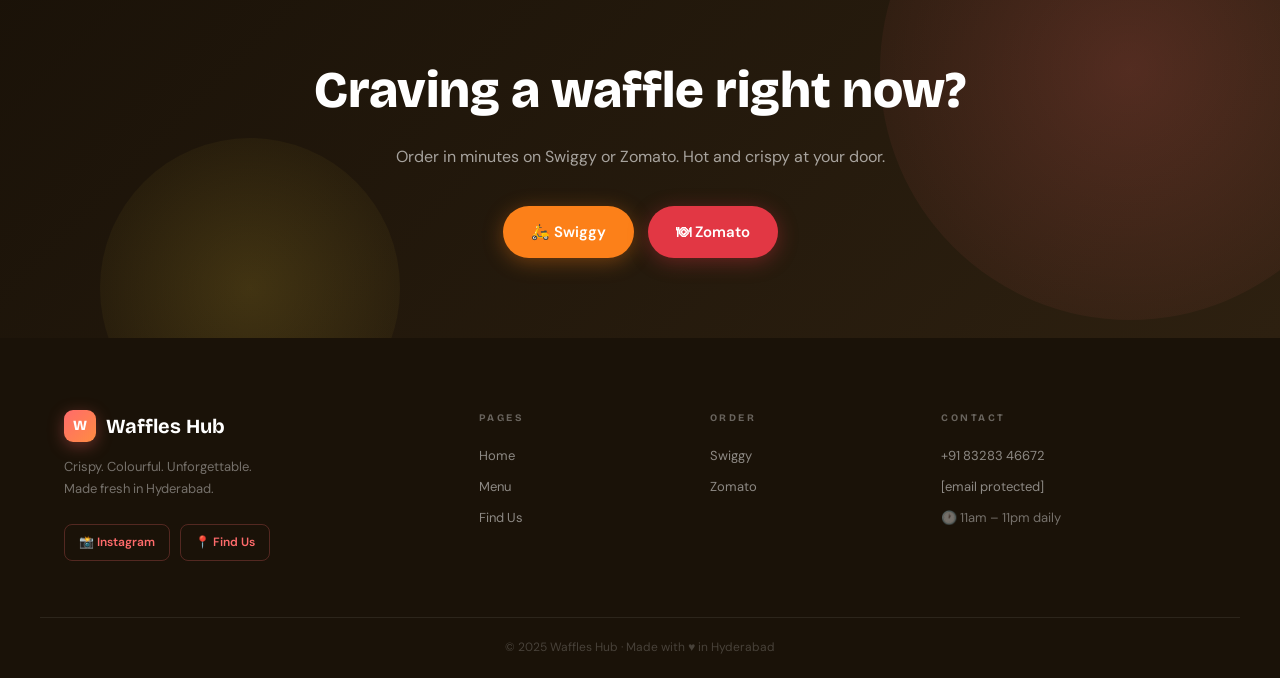
==== commit 9bf2cf18: "2.0" ====
--- a/index.html
+++ b/index.html
@@ -65,7 +65,7 @@
   </div>
   <div class="hero-visual">
     <div class="hero-img-wrap">
-      <img src="https://images.unsplash.com/photo-1562376552-0d160a2f238d?w=800&q=90" alt="Waffle" class="hero-img">
+      <img src="https://picsum.photos/seed/heromain/800/900" alt="Waffle" class="hero-img">
       <div class="img-blob"></div>
     </div>
     <div class="float-tag t1">🔥 Trending</div>
@@ -129,7 +129,7 @@
           <a href="menu.html" class="stack-btn">See Full Menu →</a>
         </div>
         <div class="stack-right">
-          <img src="https://images.unsplash.com/photo-1578985545062-69928b1d9587?w=500&q=80" alt="Nutella Waffle">
+          <img src="https://picsum.photos/seed/nutella7/500/400" alt="Nutella Waffle">
         </div>
       </div>
     </div>
@@ -143,7 +143,7 @@
           <a href="menu.html" class="stack-btn">See Full Menu →</a>
         </div>
         <div class="stack-right">
-          <img src="https://images.unsplash.com/photo-1551024506-0bccd828d307?w=500&q=80" alt="Biscoff Waffle">
+          <img src="https://picsum.photos/seed/biscoff9/500/400" alt="Biscoff Waffle">
         </div>
       </div>
     </div>
@@ -157,7 +157,7 @@
           <a href="menu.html" class="stack-btn">See Full Menu →</a>
         </div>
         <div class="stack-right">
-          <img src="https://images.unsplash.com/photo-1565958011703-44f9829ba187?w=500&q=80" alt="KitKat Waffle">
+          <img src="https://picsum.photos/seed/kitkat8/500/400" alt="KitKat Waffle">
         </div>
       </div>
     </div>
@@ -171,7 +171,7 @@
           <a href="menu.html" class="stack-btn">See Full Menu →</a>
         </div>
         <div class="stack-right">
-          <img src="https://images.unsplash.com/photo-1606313564200-e75d5e30476c?w=500&q=80" alt="Choco Shots">
+          <img src="https://picsum.photos/seed/choco2/500/400" alt="Choco Shots">
         </div>
       </div>
     </div>
@@ -279,4 +279,10 @@
 <a href="https://wa.me/918328346672" target="_blank" class="wa-float">
   <svg width="28" height="28" viewBox="0 0 24 24" fill="white" xmlns="http://www.w3.org/2000/svg">
     <path d="M17.472 14.382c-.297-.149-1.758-.867-2.03-.967-.273-.099-.471-.148-.67.15-.197.297-.767.966-.94 1.164-.173.199-.347.223-.644.075-.297-.15-1.255-.463-2.39-1.475-.883-.788-1.48-1.761-1.653-2.059-.173-.297-.018-.458.13-.606.134-.133.298-.347.446-.52.149-.174.198-.298.298-.497.099-.198.05-.371-.025-.52-.075-.149-.669-1.612-.916-2.207-.242-.579-.487-.5-.669-.51-.173-.008-.371-.01-.57-.01-.198 0-.52.074-.792.372-.272.297-1.04 1.016-1.04 2.479 0 1.462 1.065 2.875 1.213 3.074.149.198 2.096 3.2 5.077 4.487.709.306 1.262.489 1.694.625.712.227 1.36.195 1.871.118.571-.085 1.758-.719 2.006-1.413.248-.694.248-1.289.173-1.413-.074-.124-.272-.198-.57-.347z"/>
-    <path d="M12 0C5.373 0 0 5.373 0 12c0 2.123.553 4.116 1.523 5.847L.057 23.882a.5.5 0 0 0 .611.611l6.037-1.466A11.945 11.945 0 0 0 12 24c6.627 0 12-5.373 12-12S18.627 0 12 0zm0 22c-1.907 0-3.693-.528-5.221-1.448l-.374-.222-3.878.942.96-3.878-.244-.386A9.96+    <path d="M12 0C5.373 0 0 5.373 0 12c0 2.123.553 4.116 1.523 5.847L.057 23.882a.5.5 0 0 0 .611.611l6.037-1.466A11.945 11.945 0 0 0 12 24c6.627 0 12-5.373 12-12S18.627 0 12 0zm0 22c-1.907 0-3.693-.528-5.221-1.448l-.374-.222-3.878.942.96-3.878-.244-.386A9.96 9.96 0 0 1 2 12C2 6.477 6.477 2 12 2s10 4.477 10 10-4.477 10-10 10z"/>
+  </svg>
+</a>
+
+<script src="script.js"></script>
+</body>
+</html>
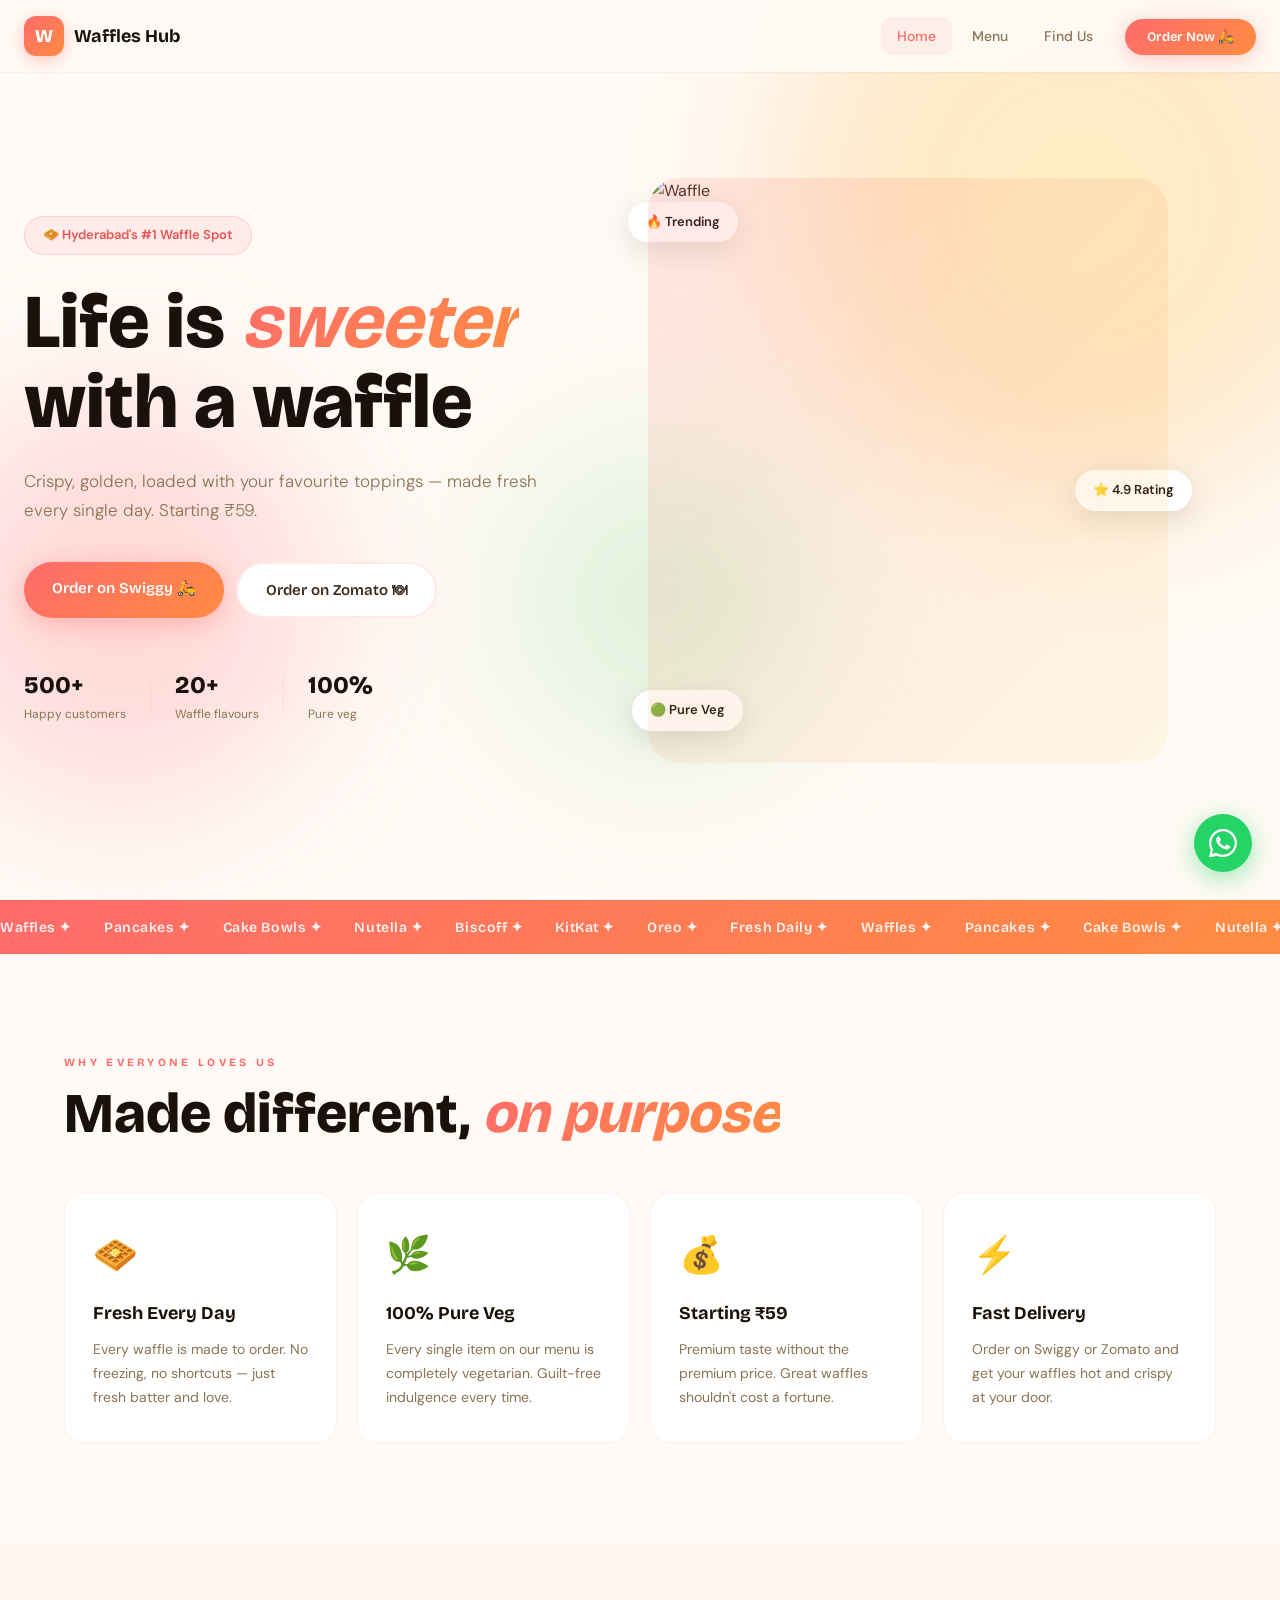
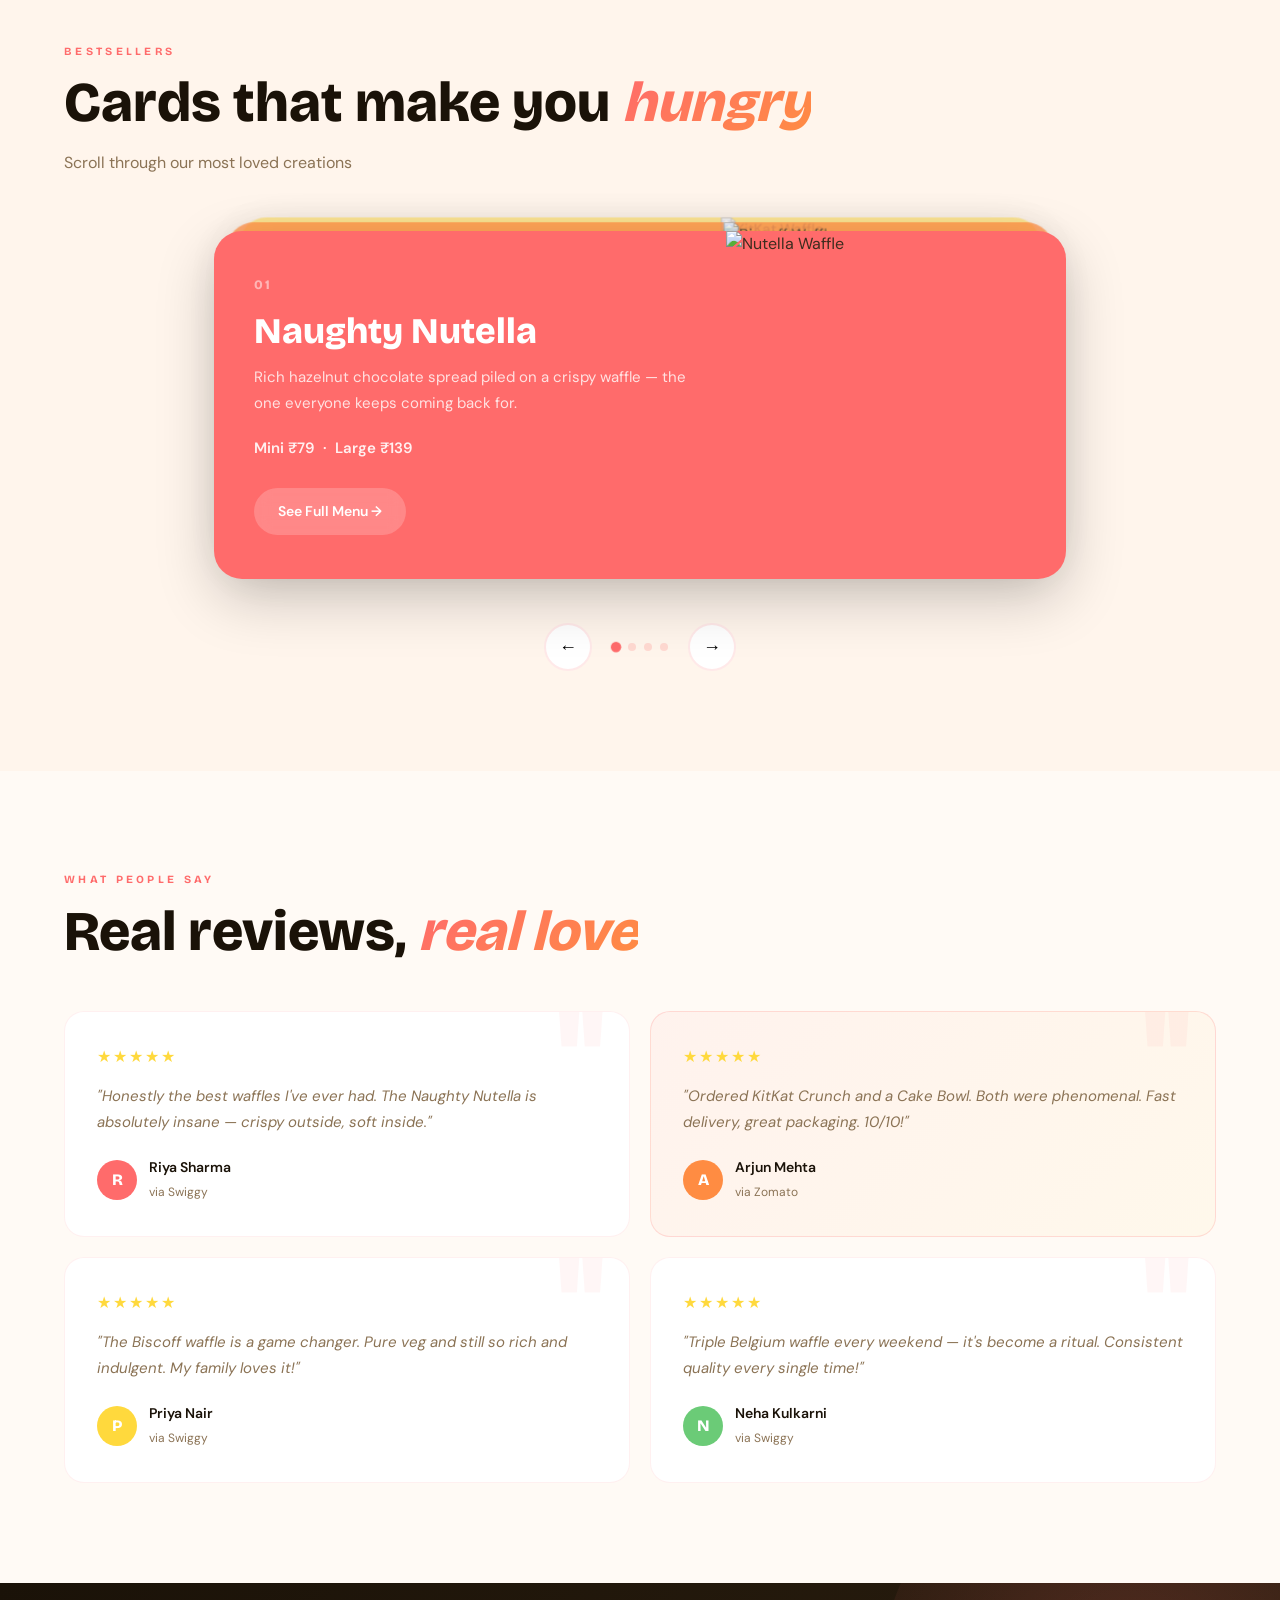
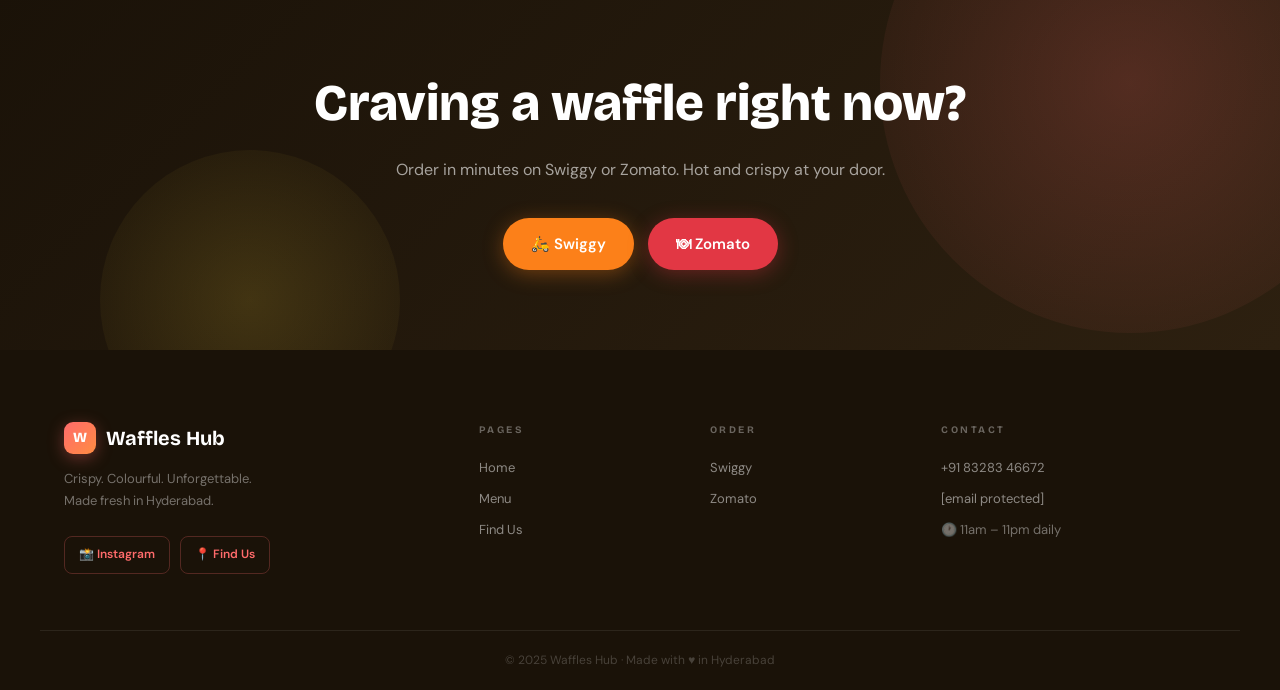
==== commit 8fee5302: "small repairs" ====
--- a/index.html
+++ b/index.html
@@ -24,7 +24,7 @@
       <a href="findus.html">Find Us</a>
     </div>
     <div class="nav-actions">
-      <a href="https://www.swiggy.com/direct/brand/342209?source=swiggy-direct&subSource=generic" target="_blank" class="btn-order">Order Now 🛵</a>
+      <a href="#order" class="btn-order" onclick="document.getElementById('cta').scrollIntoView({behavior:'smooth'});return false;">Order Now 🛵</a>
     </div>
     <button class="burger" id="burger"><span></span><span></span><span></span></button>
   </div>
@@ -35,7 +35,7 @@
   <a href="index.html" onclick="closeBurger()">Home</a>
   <a href="menu.html" onclick="closeBurger()">Menu</a>
   <a href="findus.html" onclick="closeBurger()">Find Us</a>
-  <a href="https://www.swiggy.com/direct/brand/342209" target="_blank" class="mob-order">Order Now 🛵</a>
+  <a href="#cta" onclick="closeBurger();setTimeout(()=>document.getElementById('cta').scrollIntoView({behavior:'smooth'}),300);return false;" class="mob-order">Order Now 🛵</a>
 </div>
 
 <!-- HERO -->
@@ -65,7 +65,7 @@
   </div>
   <div class="hero-visual">
     <div class="hero-img-wrap">
-      <img src="https://picsum.photos/seed/heromain/800/900" alt="Waffle" class="hero-img">
+      <img src="https://images.unsplash.com/photo-1562376552-0d160a2f238d?w=800&q=90" alt="Waffle" class="hero-img">
       <div class="img-blob"></div>
     </div>
     <div class="float-tag t1">🔥 Trending</div>
@@ -129,7 +129,7 @@
           <a href="menu.html" class="stack-btn">See Full Menu →</a>
         </div>
         <div class="stack-right">
-          <img src="https://picsum.photos/seed/nutella7/500/400" alt="Nutella Waffle">
+          <img src="https://images.unsplash.com/photo-1558961363-fa8fdf82db35?w=500&q=80" alt="Nutella Waffle">
         </div>
       </div>
     </div>
@@ -143,7 +143,7 @@
           <a href="menu.html" class="stack-btn">See Full Menu →</a>
         </div>
         <div class="stack-right">
-          <img src="https://picsum.photos/seed/biscoff9/500/400" alt="Biscoff Waffle">
+          <img src="https://images.unsplash.com/photo-1484723091739-30a097e8f929?w=500&q=80" alt="Biscoff Waffle">
         </div>
       </div>
     </div>
@@ -157,7 +157,7 @@
           <a href="menu.html" class="stack-btn">See Full Menu →</a>
         </div>
         <div class="stack-right">
-          <img src="https://picsum.photos/seed/kitkat8/500/400" alt="KitKat Waffle">
+          <img src="https://images.unsplash.com/photo-1486427944299-d1955d23e34d?w=500&q=80" alt="KitKat Waffle">
         </div>
       </div>
     </div>
@@ -171,7 +171,7 @@
           <a href="menu.html" class="stack-btn">See Full Menu →</a>
         </div>
         <div class="stack-right">
-          <img src="https://picsum.photos/seed/choco2/500/400" alt="Choco Shots">
+          <img src="https://images.unsplash.com/photo-1563805042-7684c019e1cb?w=500&q=80" alt="Choco Shots">
         </div>
       </div>
     </div>
@@ -226,7 +226,7 @@
 </section>
 
 <!-- CTA BANNER -->
-<section class="cta-banner">
+<section class="cta-banner" id="cta">
   <div class="cta-shapes">
     <div class="cta-s1"></div>
     <div class="cta-s2"></div>
--- a/style.css
+++ b/style.css
@@ -389,7 +389,7 @@
 
 .stack-wrapper {
   max-width: 900px; margin: 0 auto 32px;
-  position: relative; min-height: 340px;
+  position: relative; min-height: 360px;
   padding: 0 24px;
 }
 
@@ -399,26 +399,30 @@
   position: absolute; left: 24px; right: 24px;
   top: 0;
   overflow: hidden;
-  transition: all 0.6s cubic-bezier(0.16,1,0.3,1);
+  transition: transform 0.7s cubic-bezier(0.4,0,0.2,1),
+              opacity 0.7s cubic-bezier(0.4,0,0.2,1),
+              box-shadow 0.7s ease;
   cursor: pointer;
   box-shadow: 0 12px 48px rgba(0,0,0,0.15);
+  will-change: transform, opacity;
 }
 
 .stack-card[data-state="active"] {
   position: relative; left: 0; right: 0;
   transform: translateY(0) scale(1);
   opacity: 1; z-index: 10;
+  box-shadow: 0 20px 60px rgba(0,0,0,0.2);
 }
 .stack-card[data-state="behind1"] {
-  transform: translateY(-16px) scale(0.97);
-  opacity: 0.8; z-index: 9;
+  transform: translateY(-14px) scale(0.97);
+  opacity: 0.75; z-index: 9;
 }
 .stack-card[data-state="behind2"] {
-  transform: translateY(-28px) scale(0.94);
-  opacity: 0.6; z-index: 8;
+  transform: translateY(-24px) scale(0.94);
+  opacity: 0.5; z-index: 8;
 }
 .stack-card[data-state="hidden"] {
-  opacity: 0; transform: translateY(-40px) scale(0.9);
+  opacity: 0; transform: translateY(-32px) scale(0.91);
   z-index: 7; pointer-events: none;
 }
 
@@ -961,10 +965,10 @@
   /* STACK CARDS */
   .stack-section { padding: 64px 0; }
   .stack-card-inner { flex-direction: column; }
-  .stack-right { width: 100%; height: 200px; }
+  .stack-right { width: 100%; height: 200px; flex-shrink: 0; }
   .stack-left { padding: 28px 24px; }
   .stack-left h3 { font-size: 26px; }
-  .stack-wrapper { min-height: 420px; }
+  .stack-wrapper { min-height: 480px; }
 
   /* MENU */
   .menu-page { padding: 40px 0 60px; }
@@ -1025,7 +1029,8 @@
   /* STACK */
   .stack-left h3 { font-size: 22px; }
   .stack-left p { font-size: 13px; }
-  .stack-wrapper { min-height: 460px; }
+  .stack-wrapper { min-height: 500px; }
+  .stack-right { height: 180px; }
 
   /* FOOTER */
   .footer-bottom { flex-direction: column; gap: 4px; text-align: center; padding: 16px; }
